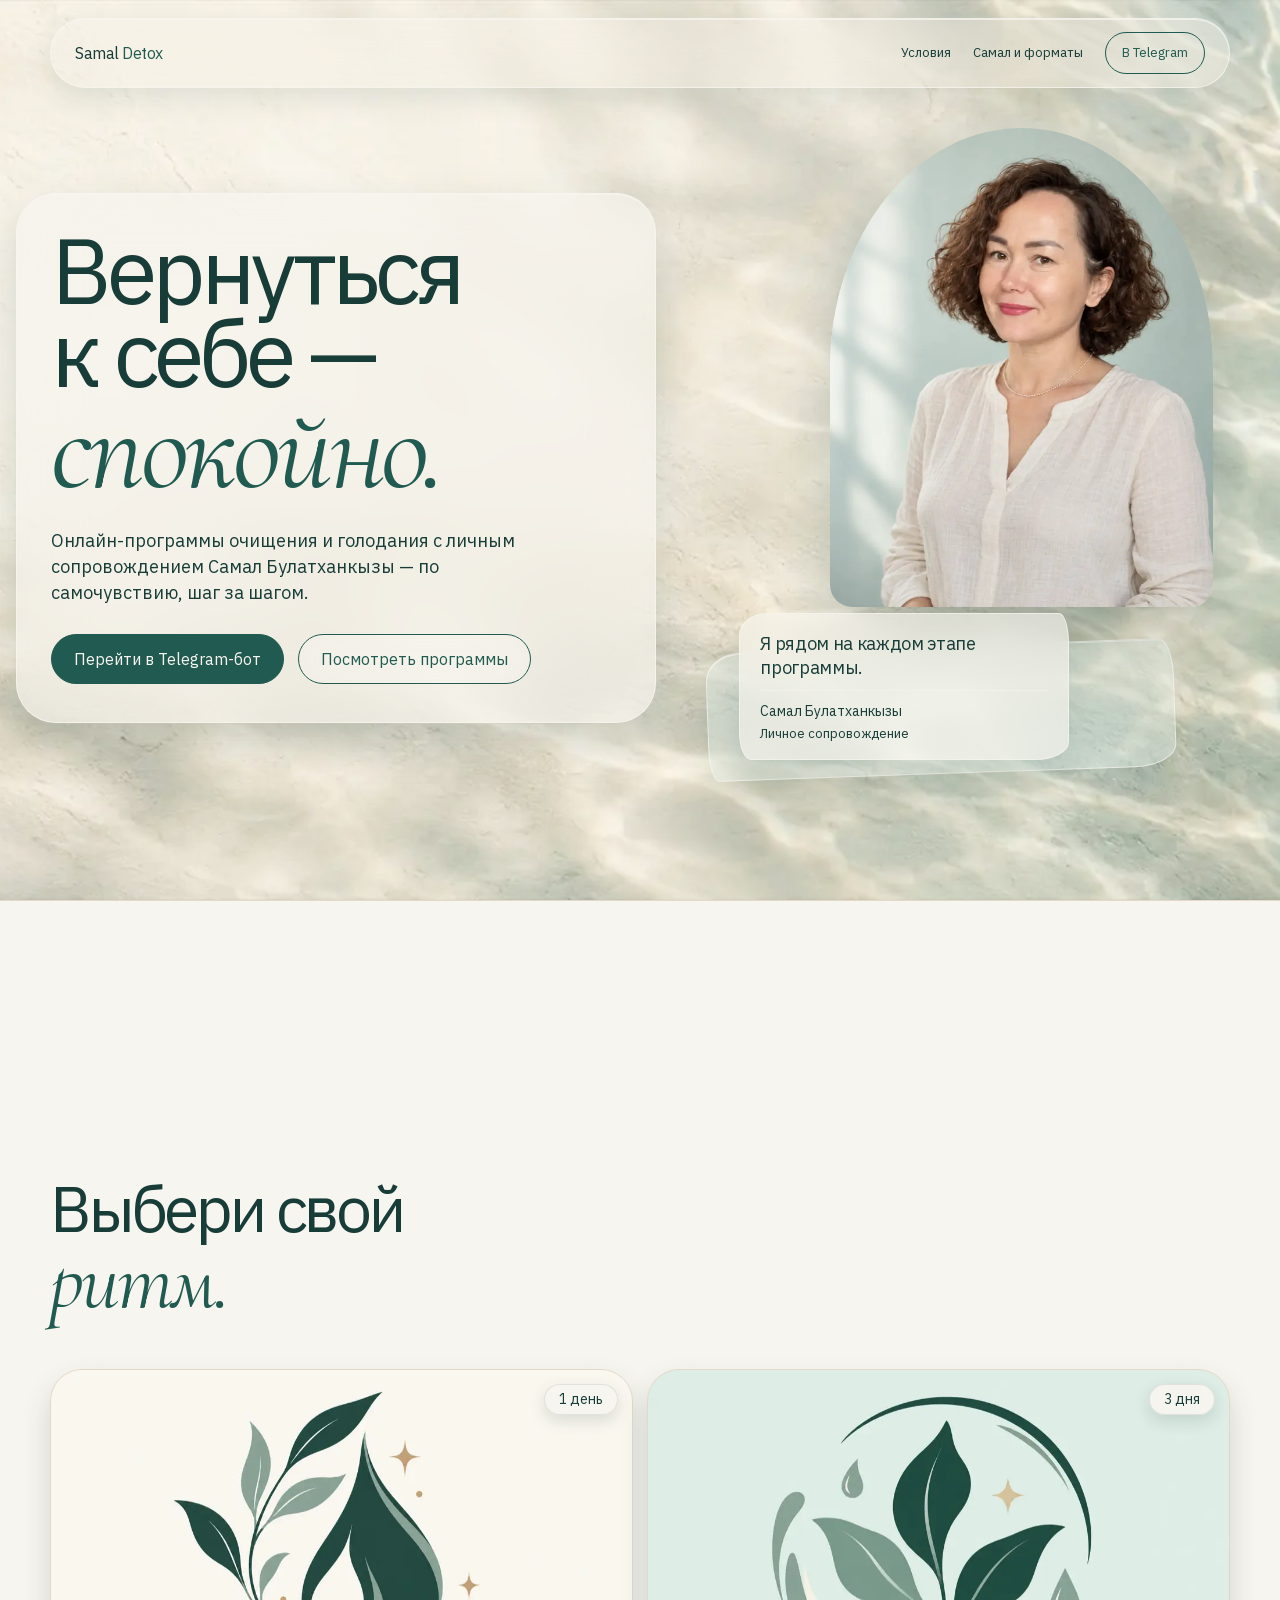
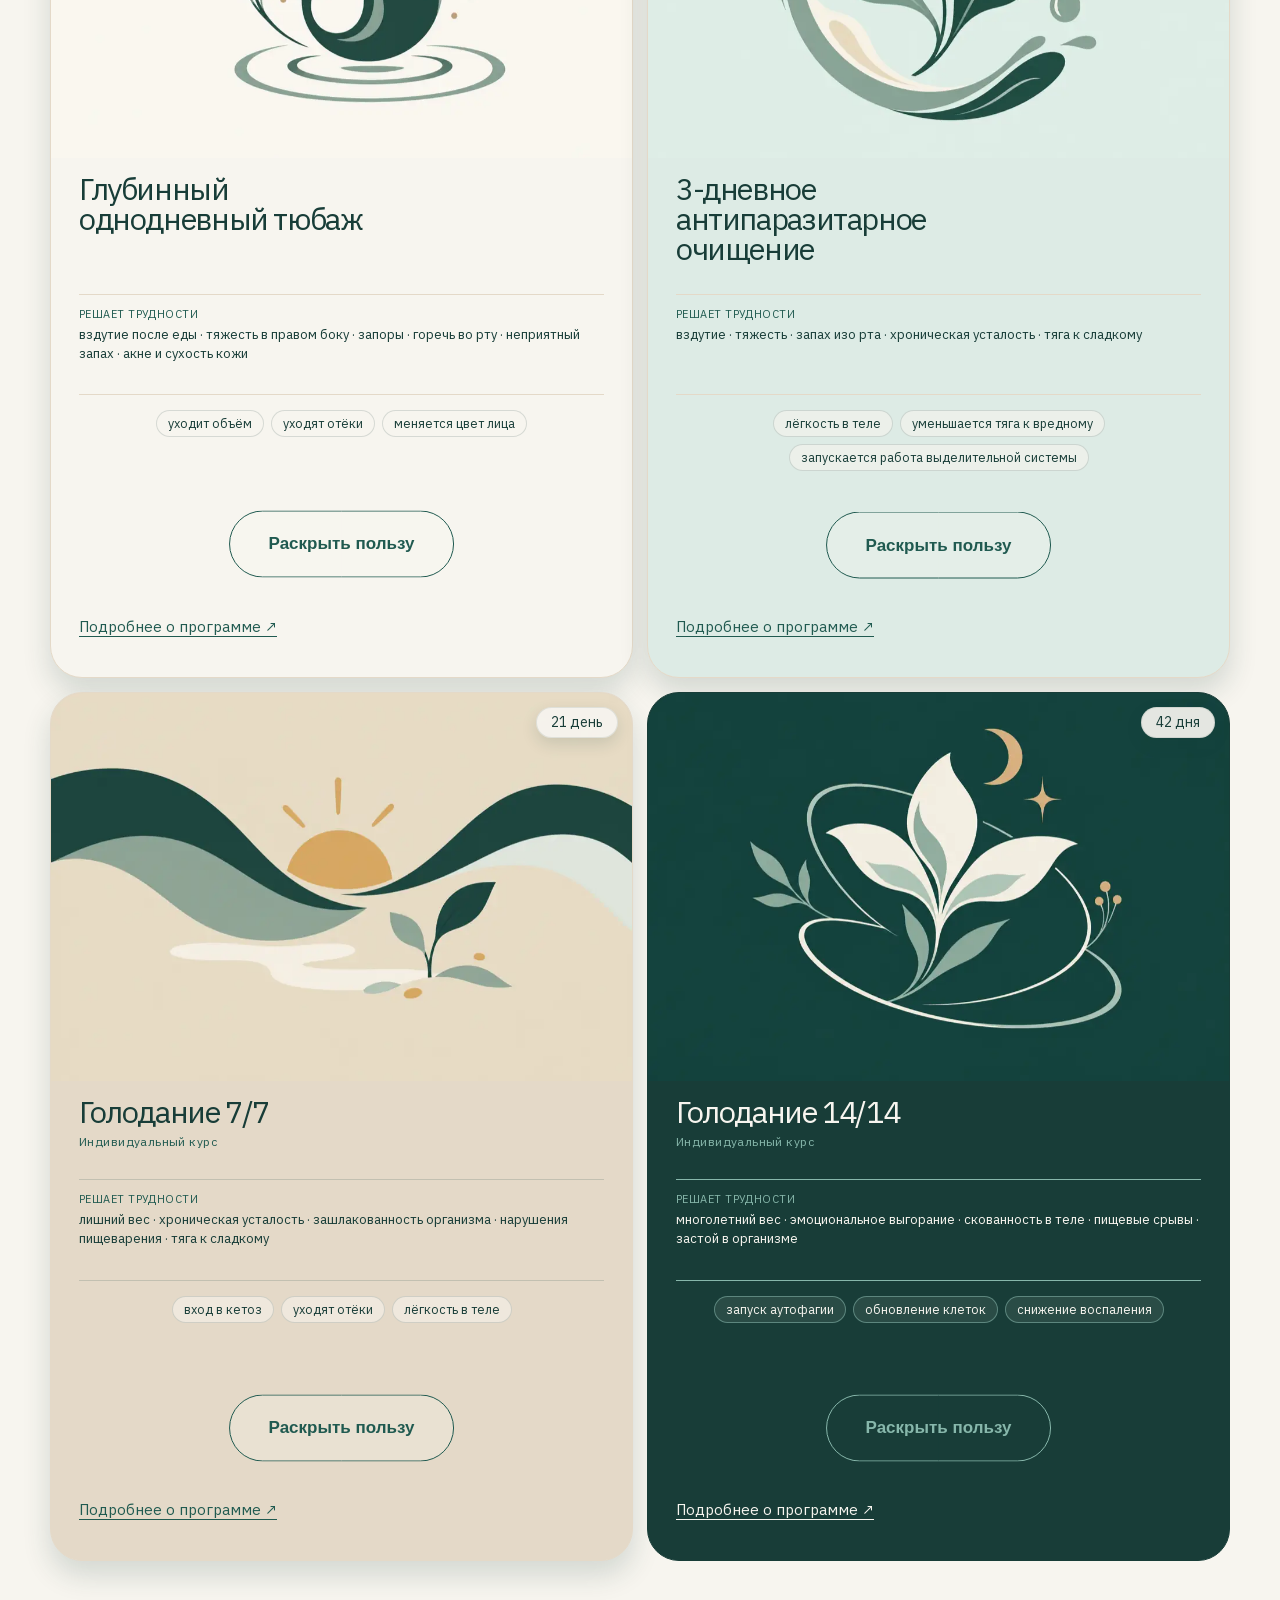
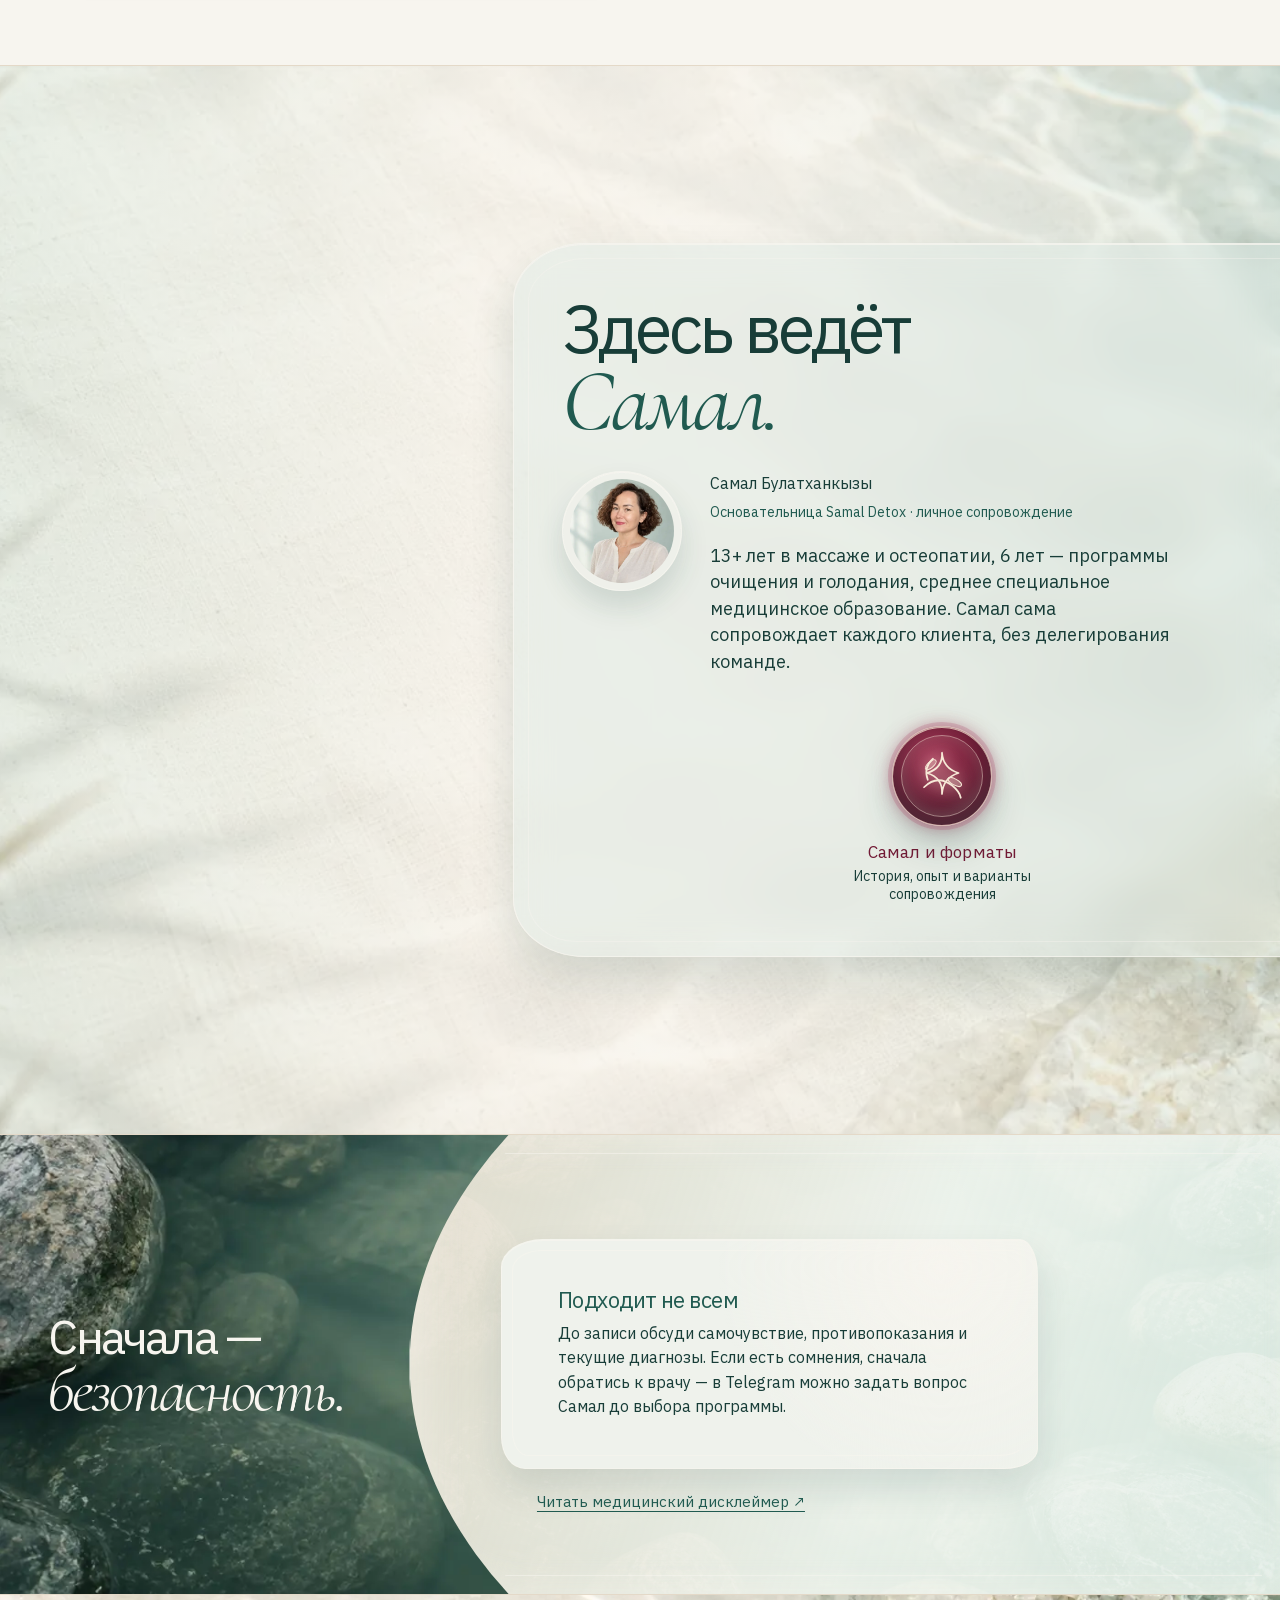
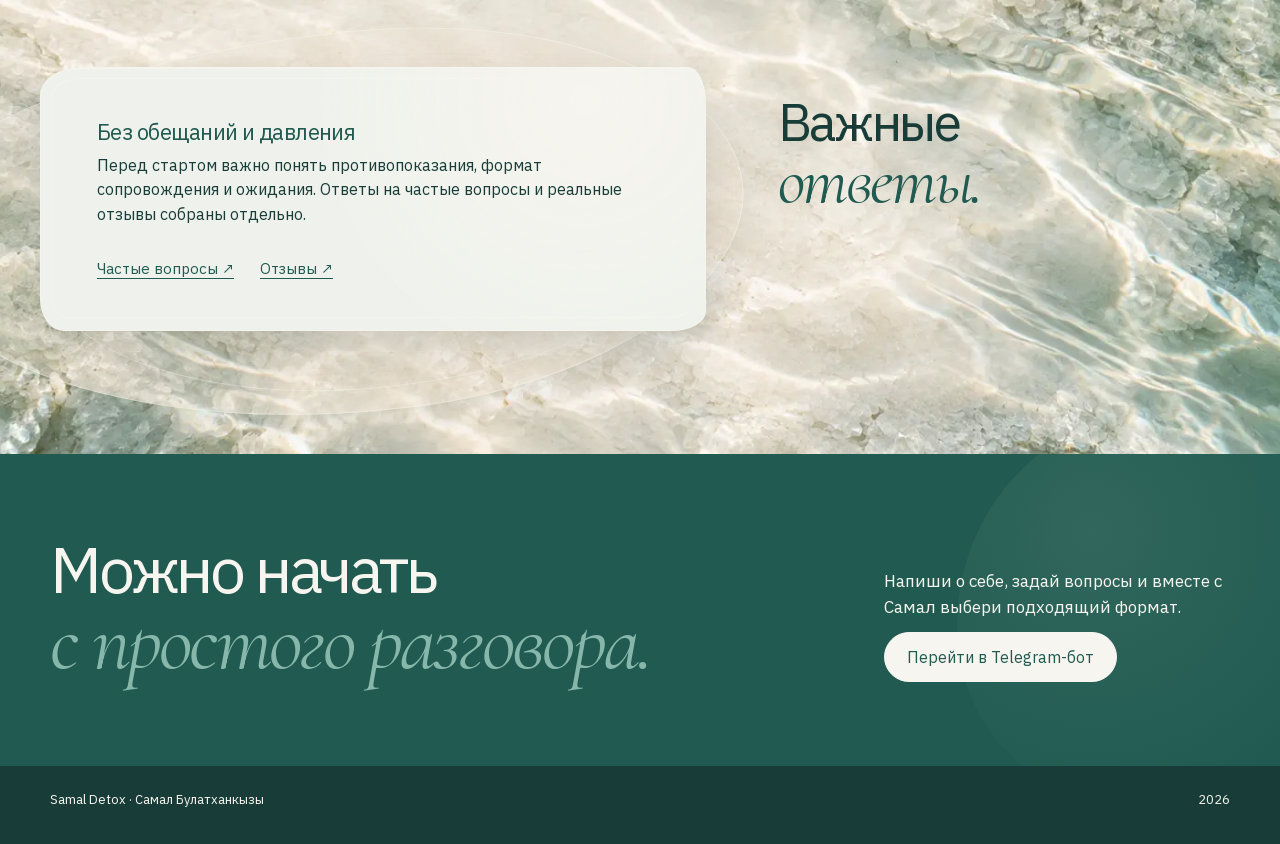
==== index.html @ ae4762b6 "Deploy samal-detox site" ====
<!doctype html>
<html lang="ru"><head>
  <meta charset="utf-8">
  <meta name="viewport" content="width=device-width, initial-scale=1">
  <meta name="description" content="Samal Detox — онлайн-программы очищения и голодания с личным сопровождением Самал Булатханкызы.">
  <title>Samal Detox — спокойное сопровождение</title>
  <script>document.documentElement.classList.add('js-anim')</script>
  <style>
    @font-face{font-family:"Cormorant Garamond Local";src:url("assets/fonts/cormorant-garamond.woff2") format("woff2");font-style:italic;font-weight:400;font-display:swap}
    @font-face{font-family:"IBM Plex Sans Local";src:url("assets/fonts/ibm-plex-sans.woff2") format("woff2");font-style:normal;font-weight:400 700;font-display:swap}
    @font-face{font-family:"Lora Local";src:url("assets/fonts/lora-italic.woff2") format("woff2");font-style:italic;font-weight:400;font-display:swap}

    :root{
      --primary:#205A50;
      --eucalyptus:#87B7AB;
      --mist:#DDEBE5;
      --background:#F7F5EF;
      --sand:#E4D9C8;
      --ink:#183D38;
      --radius-card:32px;
      --radius-surface:48px;
      --radius-pill:999px;
      --content:min(1180px,calc(100% - 40px));
    }
    *{box-sizing:border-box}
    html{scroll-behavior:smooth;background:var(--background);color:var(--ink);scrollbar-width:none}
    html::-webkit-scrollbar{display:none}
    body{margin:0;background:var(--background);color:var(--ink);font-family:"IBM Plex Sans Local",system-ui,-apple-system,"Segoe UI",sans-serif;font-size:16px;line-height:1.5}
    ::selection{background:var(--primary);color:var(--background)}
    a{color:inherit}
    a:focus-visible,button:focus-visible{outline:3px solid var(--eucalyptus);outline-offset:4px}
    img{display:block;max-width:100%}
    .shell{width:var(--content);margin-inline:auto}
    .skip-link{position:absolute;left:16px;top:-80px;padding:12px 16px;background:var(--primary);color:var(--background);z-index:20}
    .skip-link:focus{top:16px}
    .site-header{display:flex;align-items:center;justify-content:space-between;min-height:76px;border-bottom:1px solid var(--sand)}
    .wordmark{font-weight:700;letter-spacing:-.03em;text-decoration:none}
    .wordmark span{color:var(--primary)}
    .site-nav{display:flex;align-items:center;gap:22px;font-size:13px}
    .site-nav a{text-decoration:none}
    .site-nav a:not(.nav-cta):hover{text-decoration:underline;text-underline-offset:4px}
    .nav-cta{padding:10px 16px;border:1px solid var(--primary);border-radius:var(--radius-pill);color:var(--primary);transition:background .18s ease,color .18s ease}
    .nav-cta:hover{background:var(--primary);color:var(--background)}

     .hero-bleed{position:relative;min-height:100vh;overflow:hidden;background-color:var(--background);background-image:url("assets/backgrounds/quiet-water-light-v1.webp");background-size:cover;background-position:center}
     .hero-bleed::after{content:"";position:absolute;inset:0;background:var(--mist);opacity:.28;pointer-events:none}
    .hero{position:relative;z-index:1;display:grid;gap:28px;padding:44px 0 72px;overflow:visible}
    .hero-copy{position:relative;z-index:2;max-width:640px;padding:24px 20px 26px;margin-inline:-20px}
    h1,h2,h3,p{margin-top:0}
    h1{max-width:620px;margin-bottom:24px;font-size:clamp(48px,14vw,92px);font-weight:700;line-height:.91;letter-spacing:-.055em}
    h1 em,h2 em{font-family:"Cormorant Garamond Local",Georgia,serif;font-style:italic;font-weight:400;letter-spacing:-.035em;font-size:1.3em}
    h1 em{display:inline-block;color:var(--primary)}
    .hero-lead{max-width:520px;margin-bottom:28px;font-size:18px;line-height:1.45}
    .hero-actions{display:flex;flex-wrap:wrap;align-items:center;gap:14px}
    .button{display:inline-flex;align-items:center;justify-content:center;min-height:50px;padding:0 22px;border:1px solid var(--primary);border-radius:var(--radius-pill);font:inherit;font-weight:700;text-decoration:none;transition:transform .18s ease,background .18s ease,color .18s ease}
    .button-primary{background:var(--primary);color:var(--background)}
    .button-primary:hover{background:var(--ink);color:var(--background);transform:translateY(-2px)}
    .button-quiet{color:var(--primary)}
    .button-quiet:hover{background:var(--mist);color:var(--ink)}
    .hero-note{margin:0;color:var(--primary);font-size:13px}
    .hero-visual{position:relative;display:flex;flex-direction:column;gap:16px;min-height:0;margin-inline:-8px}
    .hero-visual::before{display:none}
     .portrait-frame{position:relative;z-index:1;width:82%;margin-left:auto;aspect-ratio:1122 / 1402;border-radius:50% 50% 22px 22px;overflow:hidden;box-shadow:0 26px 54px color-mix(in srgb,var(--ink) 22%,transparent)}
    .portrait-frame img{width:100%;height:100%;object-fit:cover;object-position:center top}
     .portrait-caption{position:relative;z-index:2;align-self:flex-start;max-width:300px;padding:20px 22px 22px;border-radius:var(--radius-card)}
    .portrait-caption__quote{margin:0;font-family:"IBM Plex Sans Local",system-ui,-apple-system,"Segoe UI",sans-serif;font-style:normal;font-size:18px;font-weight:500;line-height:1.32;letter-spacing:-.018em}
    .portrait-caption__quote::before{display:none}
    .portrait-caption__meta{margin:12px 0 0;padding-top:12px;border-top:1px solid color-mix(in srgb,var(--background) 50%,transparent);font-size:13px}
    .portrait-caption__meta strong{display:block;margin-bottom:2px;font-size:14px}

    .section{padding:72px 0;border-top:1px solid var(--sand)}
    .section-grid{display:grid;gap:28px}
    .section-heading{max-width:620px;min-width:0;overflow-wrap:anywhere;hyphens:auto}
    .section-heading h2{font-size:clamp(30px,4.2vw,52px)}
    h2{margin-bottom:18px;font-size:clamp(36px,8vw,64px);line-height:.98;letter-spacing:-.05em}
    h2 em{color:var(--primary)}
    .section-intro{max-width:54ch;margin-bottom:0;font-size:17px}
    .link-arrow{display:inline-flex;margin-top:20px;font-size:15px;font-weight:700;text-decoration:underline;text-underline-offset:4px}
    .link-arrow:hover{color:var(--primary)}

    .trust-section{position:relative;isolation:isolate;overflow:hidden;background-color:var(--mist);background-image:url("assets/backgrounds/quiet-water-trust-v1.webp");background-size:cover;background-position:center}
    .trust-flower{display:none;position:absolute;left:clamp(-48px,-2vw,-24px);top:20px;z-index:0;width:auto;height:calc(100% - 40px);max-width:none;transform:translateX(-72px) rotate(4deg);transform-origin:50% 100%;opacity:0;pointer-events:none;filter:drop-shadow(0 22px 36px color-mix(in srgb,var(--ink) 18%,transparent));transition:opacity 1.1s cubic-bezier(.22,1,.36,1),transform 1.1s cubic-bezier(.22,1,.36,1)}
    @media(min-width:1100px){.trust-flower{display:block}}
    .trust-flower.is-visible{opacity:.94;transform:translateX(0) rotate(10deg)}
    @media(prefers-reduced-motion:reduce){.trust-flower{transition:none}}
    .trust-body{display:grid;gap:20px}
    .expert-profile{display:grid;gap:4px;padding:0;border:0}
    .expert-profile p{margin:0}
    .expert-name{font-weight:700}
    .expert-role{margin-top:3px!important;color:var(--primary);font-size:14px}

    .programs-heading{display:flex;align-items:end;justify-content:space-between;gap:24px;margin-bottom:30px}
    .programs-heading p{max-width:330px;margin:0;font-size:14px}
    .program-grid{display:grid;gap:12px}
     .program-card{--card-pad:24px;display:grid;gap:16px;padding:var(--card-pad);background:var(--background);border:1px solid var(--sand);border-radius:var(--radius-card);box-shadow:0 10px 24px var(--mist)}
     .program-card:nth-child(2){background:var(--mist)}
     .program-card:nth-child(3){background:var(--sand)}
     .program-card:nth-child(4){background:var(--ink);color:var(--background);border-color:var(--ink);box-shadow:none}
    .program-media{position:relative;margin:calc(var(--card-pad) * -1) calc(var(--card-pad) * -1) 0;border-radius:var(--radius-card) var(--radius-card) 0 0;overflow:hidden}
    .program-header-img{display:block;width:100%;aspect-ratio:3/2;object-fit:cover}
    .program-duration{position:absolute;top:14px;right:14px;margin:0;padding:6px 14px;border-radius:var(--radius-pill);background:color-mix(in srgb,var(--background) 92%,transparent);border:1px solid color-mix(in srgb,var(--ink) 10%,transparent);color:var(--ink);font-weight:700;line-height:1.2;box-shadow:0 6px 16px color-mix(in srgb,var(--ink) 14%,transparent);font-size:13px;white-space:nowrap}
    .program-card h3{max-width:250px;margin:0;font-size:22px;line-height:1.04;letter-spacing:-.035em}
     .program-card h3 small{display:block;margin-top:8px;color:var(--primary);font-size:12px;font-weight:400;line-height:1.2;letter-spacing:.035em}
     .program-card:nth-child(4) h3 small{color:var(--eucalyptus)}
     .program-price{padding-top:15px;border-top:1px solid var(--sand);font-size:21px;font-weight:700;line-height:1.2}
     .program-card:nth-child(4) .program-price{border-color:var(--eucalyptus)}
     .program-price small{display:block;margin-top:5px;font-size:12px;font-weight:400;line-height:1.35}
     .program-benefits{display:grid;gap:10px;padding-top:15px;border-top:1px solid var(--sand);font-size:13px;line-height:1.4}
     .program-benefit{margin:0}
     .program-benefit strong{display:block;margin-bottom:2px;color:var(--primary);font-size:12px;letter-spacing:.02em}
     .program-card:nth-child(4) .program-benefits{border-color:var(--eucalyptus)}
     .program-card:nth-child(4) .program-benefit strong{color:var(--eucalyptus)}
     .program-points-row{position:relative;margin-top:15px;padding-top:15px;border-top:1px solid var(--sand);display:flex;flex-direction:column;gap:16px}
     .program-points,.program-points-more{display:flex;flex-wrap:wrap;justify-content:center;align-content:flex-start;gap:7px;margin:0;padding:0;list-style:none;font-size:12.5px;line-height:1.2}
     .program-points{min-height:58px}
     .program-points li,.program-points-more li{padding:5px 11px;border:1px solid color-mix(in srgb,var(--ink) 15%,transparent);border-radius:999px;background:color-mix(in srgb,var(--background) 55%,transparent)}
     .program-points-extra{display:grid;grid-template-rows:0fr;transition:grid-template-rows .6s cubic-bezier(.22,1,.36,1)}
     .program-points-row.is-revealed .program-points-extra{grid-template-rows:1fr}
     .program-points-more{overflow:hidden;min-height:0}
     .program-points-more li{opacity:0;transform:translateY(7px) scale(.96);transition:opacity .3s ease,transform .3s ease}
     .program-points-row.is-revealed .program-points-more li{opacity:1;transform:none;transition:opacity .5s cubic-bezier(.22,1,.36,1) var(--d,0s),transform .5s cubic-bezier(.22,1,.36,1) var(--d,0s)}
     .program-points-more li:nth-child(2){--d:.04s}
     .program-points-more li:nth-child(3){--d:.08s}
     .program-points-more li:nth-child(4){--d:.12s}
     .program-points-more li:nth-child(5){--d:.16s}
     .program-points-more li:nth-child(6){--d:.2s}
     .program-points-more li:nth-child(7){--d:.24s}
     .program-points-more li:nth-child(8){--d:.28s}
     .program-points-more li:nth-child(n+9){--d:.32s}
     .program-actions{position:relative;height:84px;margin:auto 0}
     .program-more{position:absolute;left:50%;top:50%;transform:translate(-50%,-50%);width:max-content;z-index:2;opacity:1;pointer-events:auto}
     .program-more:focus-visible{outline:3px solid var(--eucalyptus);outline-offset:4px}
     .program-more__half{position:absolute;inset:0;border-radius:999px;pointer-events:none;transition:transform 1.6s cubic-bezier(.33,1,.68,1),opacity 1.6s cubic-bezier(.33,1,.68,1)}
     .program-more__half--l{clip-path:inset(0 50% 0 0)}
     .program-more__half--r{clip-path:inset(0 0 0 50%)}
     .program-more__label{position:relative;z-index:1;transition:opacity .35s ease}
     .program-points-row.is-revealed .program-more{opacity:0;pointer-events:none}
     .program-points-row.is-revealed .program-more__label{opacity:0}
     .program-points-row.is-revealed .program-more__half--l{transform:translateX(-58px);opacity:0}
     .program-points-row.is-revealed .program-more__half--r{transform:translateX(58px);opacity:0}
     .program-collapse{position:absolute;left:50%;top:50%;transform:translate(-50%,-50%) scale(.7);width:46px;height:46px;border-radius:50%;border:1px solid currentColor;background:color-mix(in srgb,var(--background) 26%,transparent);display:grid;place-items:center;z-index:2;cursor:pointer;opacity:0;visibility:hidden;transition:opacity .18s ease,transform .18s ease,visibility 0s linear .18s,background 180ms cubic-bezier(.23,1,.32,1),color 180ms cubic-bezier(.23,1,.32,1)}
     .program-collapse svg{width:18px;height:18px;fill:none;stroke:currentColor;stroke-width:2;stroke-linecap:round;stroke-linejoin:round}
     .program-collapse:hover{background:var(--primary);color:var(--background)}
     .program-collapse:focus-visible{outline:3px solid var(--eucalyptus);outline-offset:4px}
     .program-points-row.is-revealed .program-collapse{opacity:1;visibility:visible;transform:translate(-50%,-50%) scale(1);transition:opacity .5s ease .7s,transform .5s cubic-bezier(.22,1,.36,1) .7s,visibility 0s linear 0s}
     .program-pain{margin:14px 0 0;padding-top:12px;border-top:1px solid var(--sand);font-size:12px;line-height:1.4}
     .program-pain strong{display:block;margin-bottom:3px;color:var(--primary);font-size:11px;letter-spacing:.04em;text-transform:uppercase}
     .program-card:nth-child(4) .program-points-row,.program-card:nth-child(4) .program-pain{border-color:var(--eucalyptus)}
     .program-card:nth-child(4) .program-points li,.program-card:nth-child(4) .program-points-more li{border-color:color-mix(in srgb,var(--eucalyptus) 55%,transparent);background:color-mix(in srgb,var(--background) 8%,transparent)}
     .program-card:nth-child(4) .program-pain strong{color:var(--eucalyptus)}
     .program-card:nth-child(4) .program-collapse{border-color:color-mix(in srgb,var(--eucalyptus) 55%,transparent)}
    .program-description{margin:0;font-size:14px;line-height:1.45}
    .program-card a{justify-self:start;margin-top:2px;font-size:14px;font-weight:700;text-underline-offset:4px}
    .program-card a:hover{color:var(--primary)}
    .program-card:nth-child(4) a:hover{color:var(--eucalyptus)}

     .proof-section{background:var(--mist);background-image:url("assets/backgrounds/quiet-water-faq-v1.webp");background-size:cover;background-position:center}
     .safety-section{background:var(--sand);background-image:url("assets/backgrounds/quiet-water-river-stones-v1.webp");background-size:cover;background-position:center}
     .pending-panel{max-width:560px;padding:24px;background:var(--background);border:1px solid var(--sand);border-radius:var(--radius-card);box-shadow:0 10px 24px var(--mist)}
    .pending-panel strong{display:block;margin-bottom:6px;color:var(--primary)}
    .pending-panel p{margin:0;font-size:15px}

    .final-cta{padding:84px 0;background:var(--primary);color:var(--background)}
    .final-layout{display:grid;gap:26px}
    .final-cta h2{max-width:700px;margin-bottom:0}
    .final-cta h2 em{color:var(--eucalyptus)}
    .final-copy{max-width:430px;margin:0;font-size:17px}
    .final-cta .button-primary{background:var(--background);color:var(--primary);border-color:var(--background)}
    .final-cta .button-primary:hover{background:var(--eucalyptus);color:var(--ink);border-color:var(--eucalyptus)}
    @keyframes telegram-golden-pulse{0%,100%{box-shadow:0 0 0 0 color-mix(in srgb,var(--sand) 0%,transparent),0 8px 22px color-mix(in srgb,var(--sand) 18%,transparent)}50%{box-shadow:0 0 0 7px color-mix(in srgb,var(--sand) 18%,transparent),0 10px 30px color-mix(in srgb,var(--sand) 42%,transparent)}}
    .final-cta .telegram-link{position:relative;z-index:1;margin-top:12px;animation:telegram-golden-pulse 3.2s ease-in-out infinite}
    .site-footer{position:relative;isolation:isolate;display:flex;justify-content:space-between;gap:24px;padding:24px 0 34px;background:var(--ink);color:var(--background);font-size:13px}
    .site-footer::before{content:"";position:absolute;top:0;bottom:0;left:50%;right:50%;margin-left:-50vw;margin-right:-50vw;z-index:-1;background:var(--ink)}
    .site-footer p{margin:0}
    .footer-muted{color:var(--background)}
    .back-to-top{position:fixed;right:24px;bottom:24px;z-index:9;display:grid;place-items:center;width:52px;height:52px;padding:0;border:1px solid var(--eucalyptus);border-radius:50%;background:var(--ink);color:var(--background);box-shadow:0 12px 26px color-mix(in srgb,var(--ink) 22%,transparent);opacity:0;visibility:hidden;transform:translateY(8px);transition:opacity .2s ease,visibility .2s ease,transform .2s ease,background .18s ease;cursor:pointer}
    .back-to-top.is-visible{opacity:1;visibility:visible;transform:translateY(0)}
    .back-to-top:hover{background:var(--primary);color:var(--background);transform:translateY(-2px)}
    .back-to-top svg{width:20px;height:20px;fill:none;stroke:currentColor;stroke-width:1.8;stroke-linecap:round;stroke-linejoin:round}
    .telegram-status{position:fixed;right:16px;bottom:16px;z-index:10;max-width:300px;padding:14px 16px;background:var(--ink);color:var(--background);border-radius:var(--radius-pill);box-shadow:0 16px 30px var(--sand);font-size:14px;opacity:0;transform:translateY(8px);pointer-events:none;transition:opacity .2s ease,transform .2s ease}
    .telegram-status.is-visible{opacity:1;transform:translateY(0)}

    @media(min-width:1100px){
      :root{--content:min(1180px,calc(100% - 80px))}
      .hero{grid-template-columns:minmax(0,1fr) minmax(420px,.8fr);align-items:center;min-height:700px;padding:64px 0 90px}
      .hero-copy{padding:34px 34px 38px;margin-left:-34px}
      .hero-visual{display:block;min-height:600px;margin:0 -20px 0 0}
      .portrait-frame{position:absolute;right:7%;top:0;width:72%;margin:0}
      .portrait-caption{position:absolute;left:0;bottom:20px;width:min(62%,296px)}
      .section{padding:104px 0}
      .section-grid{grid-template-columns:minmax(220px,.62fr) minmax(0,1.38fr);gap:120px}
      .section-heading{position:sticky;top:30px;align-self:start}
      .program-grid{grid-template-columns:repeat(2,minmax(0,1fr));gap:14px}
      .program-card{--card-pad:28px;min-height:300px;padding:28px}
      .final-layout{grid-template-columns:minmax(0,1.4fr) minmax(240px,.6fr);align-items:end}
    }
    @media(min-width:481px) and (max-width:1099px){
      .hero-copy{max-width:720px;margin-inline:0}
      .hero-visual{max-width:560px;width:100%;margin-inline:auto}
      .portrait-frame{max-width:460px}
      .program-grid{grid-template-columns:repeat(2,minmax(0,1fr))}
      .programs-heading{align-items:start}
    }
    @media(min-width:481px){
      .program-grid{grid-template-rows:repeat(2,auto auto auto auto auto)}
      .program-card{grid-template-rows:subgrid}
      .program-card:nth-child(1),.program-card:nth-child(2){grid-row:1/6}
      .program-card:nth-child(3),.program-card:nth-child(4){grid-row:6/11}
    }
    .portrait-caption{overflow-wrap:break-word}
    .hero-copy,.hero-visual{min-width:0}
    @media(max-width:480px){
      .site-nav{gap:12px}.site-nav a:not(.nav-cta){display:none}
      .hero{padding-top:34px}.hero-copy{padding-inline:16px;margin-inline:-16px}.hero-visual{min-height:0}
      .hero-visual::before{display:none}.portrait-frame{width:86%;margin-inline:auto 0}
      .portrait-caption{width:min(100%,280px)}
      .portrait-caption__quote{font-size:16px}
      .back-to-top{right:16px;bottom:16px}
      .programs-heading{display:block}.programs-heading p{margin-top:16px}
      .site-footer{display:block;padding-bottom:88px}.site-footer p+p{margin-top:8px}.final-cta .telegram-link{margin-top:26px}
    }
    @media(prefers-reduced-motion:reduce){html{scroll-behavior:auto}.button,.telegram-status,.back-to-top{transition:none}}

     .site-header{
       position:absolute;top:18px;left:50%;transform:translateX(-50%);z-index:10;
       width:var(--content);min-height:70px;padding:12px 24px;
       background:color-mix(in srgb,var(--background) 21%,transparent);
       border:1px solid color-mix(in srgb,var(--background) 78%,transparent);border-radius:var(--radius-pill);
       box-shadow:inset 0 1px 0 color-mix(in srgb,var(--background) 74%,transparent),0 10px 28px color-mix(in srgb,var(--ink) 10%,transparent);
       -webkit-backdrop-filter:blur(34px);backdrop-filter:blur(34px);
     }
    .hero-bleed::after{opacity:.035}
    .hero{padding-top:128px}
      .hero-copy{
        background:color-mix(in srgb,var(--mist) 14%,transparent);
        border:1px solid color-mix(in srgb,var(--background) 76%,transparent);
       border-radius:40px;
        box-shadow:inset 0 1px 0 color-mix(in srgb,var(--background) 70%,transparent),0 16px 32px color-mix(in srgb,var(--ink) 9%,transparent);
        -webkit-backdrop-filter:blur(30px);backdrop-filter:blur(30px);
     }
     .portrait-caption{
       background:color-mix(in srgb,var(--background) 22%,transparent);
       border:1px solid color-mix(in srgb,var(--background) 74%,transparent);
       color:var(--ink);
       box-shadow:inset 0 1px 0 color-mix(in srgb,var(--background) 68%,transparent),0 12px 28px color-mix(in srgb,var(--ink) 9%,transparent);
       -webkit-backdrop-filter:blur(28px);backdrop-filter:blur(28px);
     }
     .button-quiet{
       background:color-mix(in srgb,var(--background) 14%,transparent);
       border-color:var(--primary);
       -webkit-backdrop-filter:blur(20px);backdrop-filter:blur(20px);
     }
     .button-quiet:hover{background:color-mix(in srgb,var(--background) 54%,transparent);color:var(--ink);transform:translateY(-2px)}
    .hero-note{margin-top:16px}
    @supports not ((backdrop-filter:blur(1px)) or (-webkit-backdrop-filter:blur(1px))){
        .hero-copy{background:var(--mist)}
        .site-header{background:var(--background)}
       .portrait-caption,.pending-panel,.program-card{background:var(--background)}
       .program-card:nth-child(2){background:var(--mist)}
       .program-card:nth-child(3){background:var(--sand)}
       .program-card:nth-child(4){background:var(--ink)}
    }
    @media(max-width:480px){
       .site-header{top:12px;padding:10px 16px;min-height:62px}
       .hero{padding-top:106px}
        .hero-copy{padding:22px 18px 24px;margin-inline:-10px;border-radius:32px}
       .site-nav{gap:8px}
       .nav-cta{padding:10px 12px}
       .hero-actions{align-items:stretch;gap:10px}
       .hero-actions .button{width:100%}
       .portrait-caption{width:min(100%,280px);padding:18px 18px 20px}
     }

    /* ===== Motion: living water backdrop ===== */
    @keyframes water-drift{
      0%{transform:translate3d(0,0,0)}
      25%{transform:translate3d(10px,-8px,0)}
      50%{transform:translate3d(-6px,10px,0)}
      75%{transform:translate3d(-12px,-6px,0)}
      100%{transform:translate3d(0,0,0)}
    }
    .hero-water-drift{position:absolute;inset:-20px;z-index:0;background-image:url("assets/backgrounds/quiet-water-light-v1.webp");background-size:cover;background-position:center;opacity:.14;pointer-events:none;animation:water-drift 20s ease-in-out infinite}

    /* ===== Motion: first-screen entrance ===== */
    @keyframes fade-up-nav{from{opacity:0;transform:translate(-50%,-10px)}to{opacity:1;transform:translate(-50%,0)}}
    @keyframes fade-nav-in{from{opacity:0}to{opacity:1}}
    @keyframes fade-up-copy{from{opacity:0;transform:translateY(16px)}to{opacity:1;transform:translateY(0)}}
    @keyframes fade-up-portrait{from{opacity:0;transform:translateY(22px) scale(.985)}to{opacity:1;transform:translateY(0) scale(1)}}
    @keyframes fade-up-card{from{opacity:0;transform:translateY(14px)}to{opacity:1;transform:translateY(0)}}
    .site-header{animation:fade-nav-in .5s cubic-bezier(.23,1,.32,1) both}
    .hero-copy{animation:fade-up-copy .6s cubic-bezier(.22,1,.36,1) both}
    .portrait-frame{animation:fade-up-portrait .72s cubic-bezier(.22,1,.36,1) both}
    .portrait-caption{animation:fade-nav-in .52s cubic-bezier(.23,1,.32,1) both;animation-delay:.22s}

    /* ===== Motion: buttons — press feedback ===== */
    .button{transition:transform .15s ease,background .18s ease,color .18s ease}
    .nav-cta{transition:background .18s ease,color .18s ease,transform .15s ease}
    .button:active,.nav-cta:active{transform:scale(.98)}
    .program-more:active{transform:translate(-50%,-50%) scale(.97)}

    /* ===== Motion: program cards — hover (fine pointer only) ===== */
    @media(hover:hover) and (pointer:fine){
      .program-card{transition:transform .2s ease,box-shadow .2s ease}
      .program-card:hover{transform:translateY(-4px);box-shadow:0 20px 38px color-mix(in srgb,var(--ink) 18%,transparent)}
      .program-card a{transition:transform .18s ease,color .18s ease}
      .program-card a:hover{transform:translateX(4px)}
    }

    /* ===== Motion: programs section scroll reveal ===== */
    @keyframes section-reveal{from{opacity:0;transform:translateY(18px)}to{opacity:1;transform:translateY(0)}}
    .js-anim .programs-heading,.js-anim .program-card{opacity:0;transform:translateY(18px)}
    .js-anim .programs-heading.is-visible,.js-anim .program-card.is-visible{animation:section-reveal 1.2s cubic-bezier(.22,1,.36,1) forwards}
    .js-anim .program-card:nth-child(2).is-visible{animation-delay:140ms}
    .js-anim .program-card:nth-child(3).is-visible{animation-delay:280ms}
    .js-anim .program-card:nth-child(4).is-visible{animation-delay:420ms}

    /* ===== Water lines belong to the programs surface ===== */
    .programs-section{position:relative;overflow:hidden;padding-top:220px;--program-darkness:0%;--program-card-darkness:0%;background:color-mix(in srgb,var(--background) calc(100% - var(--program-darkness)),var(--ink) var(--program-darkness));color:color-mix(in srgb,var(--ink) calc(100% - var(--program-darkness)),var(--background) var(--program-darkness));transition:background-color .18s linear}
    .programs-water-lines{position:absolute;inset:0 0 auto;height:208px;overflow:hidden;pointer-events:none;z-index:0}
    .programs-water-lines svg{display:block;width:100%;height:100%}
    .programs-water-lines path{fill:none;stroke:var(--eucalyptus);vector-effect:non-scaling-stroke;transform-box:fill-box;transform-origin:center;opacity:0;transition:opacity 1.1s cubic-bezier(.23,1,.32,1),transform 1.1s cubic-bezier(.23,1,.32,1)}
    .programs-water-lines path:nth-child(1){stroke-width:2.4;opacity:0}
    .programs-water-lines path:nth-child(2){stroke-width:2;opacity:0}
    .programs-water-lines path:nth-child(3){stroke-width:1.8;opacity:0}
    .programs-water-lines path:nth-child(4){stroke-width:1.6;opacity:0}
    .programs-water-lines path:nth-child(5){stroke-width:1.45;opacity:0}
    .programs-water-lines path:nth-child(6){stroke-width:1.3;opacity:0}
    .programs-water-lines path:nth-child(7){stroke-width:1.15;opacity:0}
    .programs-water-lines path:nth-child(8){stroke-width:1;opacity:0}
    .programs-water-lines path:nth-child(9){stroke-width:.9;opacity:0}
    .programs-water-lines path:nth-child(10){stroke-width:.8;opacity:0}
    .programs-section.is-visible .programs-water-lines path{transform:translateY(0)}
    .programs-section.is-visible .programs-water-lines path:nth-child(1){opacity:.46;transition-delay:0ms}
    .programs-section.is-visible .programs-water-lines path:nth-child(2){opacity:.36;transition-delay:45ms}
    .programs-section.is-visible .programs-water-lines path:nth-child(3){opacity:.3;transition-delay:90ms}
    .programs-section.is-visible .programs-water-lines path:nth-child(4){opacity:.25;transition-delay:135ms}
    .programs-section.is-visible .programs-water-lines path:nth-child(5){opacity:.21;transition-delay:180ms}
    .programs-section.is-visible .programs-water-lines path:nth-child(6){opacity:.17;transition-delay:225ms}
    .programs-section.is-visible .programs-water-lines path:nth-child(7){opacity:.13;transition-delay:270ms}
    .programs-section.is-visible .programs-water-lines path:nth-child(8){opacity:.095;transition-delay:315ms}
    .programs-section.is-visible .programs-water-lines path:nth-child(9){opacity:.06;transition-delay:360ms}
    .programs-section.is-visible .programs-water-lines path:nth-child(10){opacity:.03;transition-delay:405ms}
    @media(min-width:1100px){
      .programs-section{padding-top:276px}
      .programs-water-lines{height:260px}
    }
    @media(max-width:480px){.programs-section{padding-top:166px}.programs-water-lines{height:154px}.programs-water-lines path{transform:translateY(-10px)}}

    .programs-water-lines--lower{top:auto;bottom:0;height:360px;z-index:0}
    .programs-water-lines--lower path{stroke:var(--background);opacity:0}
    .programs-section.is-visible .programs-water-lines--lower path:nth-child(1){opacity:.025}
    .programs-section.is-visible .programs-water-lines--lower path:nth-child(2){opacity:.04}
    .programs-section.is-visible .programs-water-lines--lower path:nth-child(3){opacity:.06}
    .programs-section.is-visible .programs-water-lines--lower path:nth-child(4){opacity:.08}
    .programs-section.is-visible .programs-water-lines--lower path:nth-child(5){opacity:.11}
    .programs-section.is-visible .programs-water-lines--lower path:nth-child(6){opacity:.14}
    .programs-section.is-visible .programs-water-lines--lower path:nth-child(7){opacity:.18}
    .programs-section.is-visible .programs-water-lines--lower path:nth-child(8){opacity:.22}
    .programs-water-lines--lower path:nth-child(1){stroke-width:.8}
    .programs-water-lines--lower path:nth-child(2){stroke-width:1}
    .programs-water-lines--lower path:nth-child(3){stroke-width:1.15}
    .programs-water-lines--lower path:nth-child(4){stroke-width:1.3}
    .programs-water-lines--lower path:nth-child(5){stroke-width:1.45}
    .programs-water-lines--lower path:nth-child(6){stroke-width:1.6}
    .programs-water-lines--lower path:nth-child(7){stroke-width:1.8}
    .programs-water-lines--lower path:nth-child(8){stroke-width:2}
    .programs-section .shell{position:relative;z-index:1}
    .programs-section .program-card{position:relative;overflow:hidden;--program-card-base:var(--background);background:color-mix(in srgb,var(--program-card-base) calc(100% - var(--program-card-darkness)),var(--ink) var(--program-card-darkness));color:color-mix(in srgb,var(--ink) calc(100% - var(--program-card-darkness)),var(--background) var(--program-card-darkness));border-color:color-mix(in srgb,var(--sand) calc(100% - var(--program-card-darkness)),var(--eucalyptus) var(--program-card-darkness));box-shadow:0 14px 28px color-mix(in srgb,var(--ink) 16%,transparent)}
    .programs-section .program-card:nth-child(2){--program-card-base:var(--mist)}
    .programs-section .program-card:nth-child(3){--program-card-base:var(--sand)}
    .programs-section .program-card:nth-child(4){background:var(--ink);color:var(--background);border-color:var(--ink);box-shadow:none}
    .programs-section .program-card>*{position:relative;z-index:1}
    .programs-section .program-card:not(:nth-child(4)) .program-benefit strong,.programs-section .program-card:not(:nth-child(4)) .program-pain strong,.programs-section .program-card:not(:nth-child(4)) .program-more,.programs-section .program-card:not(:nth-child(4)) a{color:color-mix(in srgb,var(--primary) calc(100% - var(--program-card-darkness)),var(--eucalyptus) var(--program-card-darkness))}
    .programs-section .program-card{background:var(--background);color:var(--ink);border-color:var(--sand);box-shadow:0 14px 28px color-mix(in srgb,var(--ink) 16%,transparent)}
    .programs-section .program-card:nth-child(2){background:var(--mist)}
    .programs-section .program-card:nth-child(3){background:var(--sand)}
    .programs-section .program-card:nth-child(4){background:var(--ink);color:var(--background);border-color:var(--ink);box-shadow:none}
    .programs-section .program-card:not(:nth-child(4)) .program-benefit strong,.programs-section .program-card:not(:nth-child(4)) .program-pain strong,.programs-section .program-card:not(:nth-child(4)) .program-more,.programs-section .program-card:not(:nth-child(4)) a{color:var(--primary)}
    .programs-section .program-card:nth-child(3) .program-pain,.programs-section .program-card:nth-child(3) .program-points-row{border-color:color-mix(in srgb,var(--ink) 16%,transparent)}
    .programs-section .program-card h3{max-width:320px;font-size:clamp(25px,2.4vw,31px);line-height:.98;letter-spacing:-.045em}
    .programs-section .program-card .program-duration{font-size:14px;font-weight:700;color:var(--ink)}
    .programs-section .program-card .program-pain{font-size:13px;line-height:1.45}
    .programs-section .program-card .program-more{display:inline-flex;align-items:center;justify-content:center;min-height:67px;padding:0 40px;border:none;background:none;border-radius:999px;font-size:17px;font-weight:700;text-decoration:none;cursor:pointer;transition:opacity .4s ease,color 180ms cubic-bezier(.23,1,.32,1)}
    .programs-section .program-card .program-more__half{border:1px solid currentColor;background:color-mix(in srgb,var(--background) 26%,transparent)}
    .programs-section .program-card .program-more:hover{color:var(--background)}
    .programs-section .program-card .program-more:hover .program-more__half{background:var(--primary)}
    .programs-section .program-card:nth-child(4) .program-more{color:var(--eucalyptus)}
    .programs-section .program-card:nth-child(4) .program-more__half{background:color-mix(in srgb,var(--ink) 72%,transparent)}
    .programs-section .program-card:nth-child(4) .program-more:hover{color:var(--ink)}
    .programs-section .program-card:nth-child(4) .program-more:hover .program-more__half{background:var(--eucalyptus)}
    .programs-section .program-card>a{display:inline-flex;align-items:center;min-height:44px;font-size:15px;font-weight:700}
    @media(max-width:480px){.programs-water-lines--lower{height:260px}}
    @media(max-width:700px){.programs-section .program-card h3{font-size:clamp(24px,7vw,29px)}}

    /* ===== Safety: quiet field and pearl shell ===== */
    .safety-section{position:relative;isolation:isolate;overflow:hidden;background:var(--sand);background-image:url("assets/backgrounds/quiet-water-river-stones-v1.webp");background-size:cover;background-position:center}
    .safety-section::before{content:"";position:absolute;top:0;right:0;bottom:0;width:68%;z-index:-2;border-radius:96px 0 0 96px / 72px 0 0 72px;clip-path:ellipse(100% 108% at 100% 50%);background-color:color-mix(in srgb,var(--mist) 64%,var(--background));background-image:linear-gradient(108deg,color-mix(in srgb,var(--sand) 74%,transparent),color-mix(in srgb,var(--background) 48%,transparent) 56%,color-mix(in srgb,var(--mist) 34%,transparent)),url("assets/backgrounds/quiet-water-river-stones-v1.webp");background-size:cover;background-position:center;background-blend-mode:normal,soft-light;box-shadow:inset 18px 0 42px color-mix(in srgb,var(--background) 42%,transparent),-18px 0 40px color-mix(in srgb,var(--ink) 8%,transparent)}
    .safety-section::after{content:"";position:absolute;top:18px;right:18px;bottom:18px;width:calc(68% - 18px);z-index:-1;border:1px solid color-mix(in srgb,var(--background) 50%,transparent);border-right:0;border-radius:72px 0 0 72px / 56px 0 0 56px;clip-path:ellipse(100% 108% at 100% 50%);pointer-events:none}
    .safety-section>.shell{position:relative;z-index:1}
    .safety-section>.shell>.section-heading{align-self:center}
    .safety-section>.shell>div:nth-child(2){align-self:center}
    .safety-section .pending-panel{position:relative;max-width:560px;padding:32px 36px 34px;border:1px solid color-mix(in srgb,var(--background) 72%,transparent);border-radius:42px 18px 34px 24px / 28px 36px 20px 32px;background:radial-gradient(circle at 82% 12%,color-mix(in srgb,var(--background) 94%,transparent),transparent 46%),color-mix(in srgb,var(--background) 68%,var(--mist));box-shadow:inset 0 1px 0 color-mix(in srgb,var(--background) 80%,transparent),0 18px 36px color-mix(in srgb,var(--ink) 12%,transparent);-webkit-backdrop-filter:blur(18px);backdrop-filter:blur(18px)}
    .safety-section .pending-panel::before{content:"";position:absolute;inset:10px 12px 12px 10px;z-index:0;border:1px solid color-mix(in srgb,var(--background) 54%,transparent);border-right-color:transparent;border-radius:30px 12px 26px 16px / 20px 28px 14px 24px;pointer-events:none}
    .safety-section .pending-panel>*{position:relative;z-index:1}
    .safety-section .pending-panel strong{margin-bottom:10px;color:var(--primary);font-size:22px;line-height:1.05;letter-spacing:-.025em}
    .safety-section .pending-panel p{font-size:16px;line-height:1.52}
    .safety-section .link-arrow{position:relative;z-index:1;margin-top:22px;margin-left:36px;color:var(--primary)}
    @media(max-width:700px){.safety-section::before{top:34%;width:100%;border-radius:64px 0 0 0 / 48px 0 0 0;clip-path:ellipse(108% 82% at 100% 100%)}.safety-section::after{top:calc(34% + 18px);right:0;width:calc(100% - 18px);border-right:0;border-radius:48px 0 0 0 / 36px 0 0 0;clip-path:ellipse(108% 82% at 100% 100%)}.safety-section>.shell>.section-heading{align-self:start}.safety-section .pending-panel{padding:28px 22px 30px}.safety-section .link-arrow{margin-left:20px}}

    /* ===== Scroll reveal: quiet rib pattern surfacing on the right (safety + proof) =====
       Anchored to .shell's own right edge (not the viewport), so it sits inside
       the spare space to the right of the 560px-capped panel/heading — a zone
       proven clear by measurement, not by hoping for a wide outer margin. Only
       enabled from 1100px, the same breakpoint that already switches this file
       to its two-column desktop grid. */
    .rib-reveal{position:absolute;top:14%;bottom:14%;right:calc((100vw - var(--content)) / 2);z-index:0;display:none;align-items:flex-end;justify-content:space-between;gap:4px;pointer-events:none;overflow:hidden;width:28px}
    @media(min-width:1100px){.rib-reveal{display:flex}}
    .rib-reveal__bar{flex:0 0 auto;width:clamp(3px,.3vw,5px);border-radius:4px 4px 0 0;background:var(--ink);opacity:0;transform:scaleY(.15);transform-origin:bottom;transition:opacity .85s cubic-bezier(.22,1,.36,1),transform .85s cubic-bezier(.22,1,.36,1)}
    .rib-reveal__bar:nth-child(1){height:32%}
    .rib-reveal__bar:nth-child(2){height:62%;transition-delay:.07s}
    .rib-reveal__bar:nth-child(3){height:42%;transition-delay:.14s}
    .rib-reveal__bar:nth-child(4){height:84%;width:clamp(4px,.4vw,6px);transition-delay:.21s}
    .rib-reveal__bar:nth-child(5){height:28%;transition-delay:.28s}
    .rib-reveal__bar:nth-child(6){height:68%;transition-delay:.35s}
    .rib-reveal__bar:nth-child(7){height:48%;transition-delay:.42s}
    .rib-reveal.is-visible .rib-reveal__bar{opacity:.5;transform:scaleY(1)}
    .rib-reveal.is-visible .rib-reveal__bar:nth-child(odd){opacity:.64}
    @media(prefers-reduced-motion:reduce){.rib-reveal__bar{transition:none}}

    /* ===== Final CTA — decorative glow ===== */
    .final-cta{position:relative;overflow:hidden}
    .final-layout{position:relative;z-index:1}
    @keyframes cta-breathe{0%,100%{transform:translateY(-50%) scale(1)}50%{transform:translateY(-50%) scale(1.025)}}
    .cta-glow{position:absolute;top:50%;right:-6%;z-index:0;width:42%;max-width:400px;aspect-ratio:1/1;transform:translateY(-50%);border-radius:52% 48% 54% 46%/54% 44% 56% 46%;background:radial-gradient(circle at 34% 30%,color-mix(in srgb,var(--background) 50%,transparent),color-mix(in srgb,var(--eucalyptus) 26%,transparent) 55%,transparent 76%);opacity:.16;pointer-events:none;animation:cta-breathe 8s ease-in-out infinite}
    @media(max-width:480px){.cta-glow{width:58%;max-width:200px;top:14%;right:-14%;transform:translateY(0);opacity:.12;animation:none}}

    /* ===== Reduced motion overrides ===== */
    @media(prefers-reduced-motion:reduce){
      @keyframes fade-in-only{from{opacity:0}to{opacity:1}}
      .hero-water-drift,.cta-glow,.final-cta .telegram-link{animation:none}
      .site-header,.hero-copy,.portrait-frame,.portrait-caption{animation:fade-in-only .12s ease both;animation-delay:0s}
      .js-anim .programs-heading,.js-anim .program-card{transform:none}
      .js-anim .programs-heading.is-visible,.js-anim .program-card.is-visible{animation:fade-in-only .12s ease forwards;animation-delay:0s}
      .js-anim .trust-body{transition:none}
      .programs-water-lines path{opacity:.18!important;transform:none;transition:none}
      .program-points li,.program-points-more li,.program-points-extra,.program-more,.program-more__half,.program-more__label,.program-collapse{transition:none}
    }

    /* ===== Trust: full-width natural section with two matte cards ===== */
    .trust-section::before{content:"";position:absolute;inset:0;z-index:0;pointer-events:none;background:linear-gradient(90deg,color-mix(in srgb,var(--mist) 62%,transparent) 0%,color-mix(in srgb,var(--background) 78%,transparent) 38%,color-mix(in srgb,var(--background) 82%,transparent) 58%,color-mix(in srgb,var(--mist) 64%,transparent) 100%)}
    .trust-section>.section-grid{position:relative;z-index:1}
    .trust-section>.section-grid>*{position:relative;z-index:1;color:var(--ink)}
    .trust-section .trust-body{min-width:0;padding:32px;background:color-mix(in srgb,var(--mist) 23%,transparent);border:1px solid color-mix(in srgb,var(--background) 76%,transparent);border-radius:36px;box-shadow:inset 0 1px 0 color-mix(in srgb,var(--background) 74%,transparent),0 18px 36px color-mix(in srgb,var(--ink) 10%,transparent);-webkit-backdrop-filter:blur(30px);backdrop-filter:blur(30px)}
    .trust-section .expert-profile{display:grid;gap:4px;min-width:0;padding:0;border:0;border-radius:0;background:transparent;box-shadow:none;-webkit-backdrop-filter:none;backdrop-filter:none}
    @media(max-width:480px){
      .trust-section{background-position:center}
      .trust-section::before{background:linear-gradient(180deg,color-mix(in srgb,var(--mist) 66%,transparent) 0%,color-mix(in srgb,var(--background) 82%,transparent) 44%,color-mix(in srgb,var(--background) 78%,transparent) 64%,color-mix(in srgb,var(--mist) 62%,transparent) 100%)}
      .trust-section>.section-grid{padding:0}
      .trust-section .trust-body{padding:22px 20px;border-radius:32px}
      .trust-section .expert-profile{padding:18px 16px;border-radius:24px}
    }
    /* ===== Global matte glass surfaces ===== */
    .program-card{background:color-mix(in srgb,var(--background) 20%,transparent);border-color:color-mix(in srgb,var(--background) 72%,transparent);box-shadow:inset 0 1px 0 color-mix(in srgb,var(--background) 72%,transparent),0 14px 28px color-mix(in srgb,var(--ink) 10%,transparent);-webkit-backdrop-filter:blur(30px);backdrop-filter:blur(30px)}
    .program-card:nth-child(2){background:color-mix(in srgb,var(--mist) 20%,transparent)}
    .program-card:nth-child(3){background:color-mix(in srgb,var(--sand) 20%,transparent)}
    .program-card:nth-child(4){background:color-mix(in srgb,var(--ink) 70%,transparent);border-color:color-mix(in srgb,var(--background) 42%,transparent);box-shadow:inset 0 1px 0 color-mix(in srgb,var(--background) 32%,transparent),0 14px 28px color-mix(in srgb,var(--ink) 16%,transparent)}
    .pending-panel{background:color-mix(in srgb,var(--mist) 21%,transparent);border-color:color-mix(in srgb,var(--background) 72%,transparent);box-shadow:inset 0 1px 0 color-mix(in srgb,var(--background) 72%,transparent),0 14px 28px color-mix(in srgb,var(--ink) 10%,transparent);-webkit-backdrop-filter:blur(30px);backdrop-filter:blur(30px)}
    .safety-section .pending-panel{background:color-mix(in srgb,var(--background) 88%,transparent)}
    .trust-section .expert-profile{background:color-mix(in srgb,var(--mist) 20%,transparent);box-shadow:inset 0 1px 0 color-mix(in srgb,var(--background) 68%,transparent),0 12px 24px color-mix(in srgb,var(--ink) 8%,transparent);-webkit-backdrop-filter:blur(26px);backdrop-filter:blur(26px)}
    @media(max-width:480px){.portrait-caption{background:color-mix(in srgb,var(--background) 23%,transparent);-webkit-backdrop-filter:blur(26px);backdrop-filter:blur(26px)}.program-card{background:color-mix(in srgb,var(--background) 22%,transparent);-webkit-backdrop-filter:blur(26px);backdrop-filter:blur(26px)}.program-card:nth-child(2){background:color-mix(in srgb,var(--mist) 22%,transparent)}.program-card:nth-child(3){background:color-mix(in srgb,var(--sand) 22%,transparent)}.program-card:nth-child(4){background:color-mix(in srgb,var(--ink) 70%,transparent)}.pending-panel{background:color-mix(in srgb,var(--mist) 23%,transparent);-webkit-backdrop-filter:blur(26px);backdrop-filter:blur(26px)}.safety-section .pending-panel{background:color-mix(in srgb,var(--background) 88%,transparent)}}

    /* ===== Hero motion and focal contour ===== */
    .hero-bleed .hero-copy{background:color-mix(in srgb,var(--background) 58%,transparent);box-shadow:inset 0 1px 0 color-mix(in srgb,var(--background) 82%,transparent),0 20px 44px color-mix(in srgb,var(--ink) 16%,transparent)}
    .hero-bleed .hero-copy{will-change:background,color,border-color,box-shadow}
    @media(min-width:1100px){
      .hero-visual{min-height:660px}
      .hero-visual::after{content:"";position:absolute;left:-2%;right:14%;bottom:14px;height:126px;z-index:0;border:1px solid color-mix(in srgb,var(--background) 66%,transparent);border-radius:34px 14px 42px 10px / 28px 38px 22px 34px;background:color-mix(in srgb,var(--mist) 42%,transparent);box-shadow:inset 0 1px 0 color-mix(in srgb,var(--background) 76%,transparent),0 18px 30px color-mix(in srgb,var(--ink) 8%,transparent);transform:rotate(-2deg);pointer-events:none}
      .portrait-caption{left:4%;bottom:28px;width:min(72%,330px);max-width:none;padding:18px 20px 16px;border:1px solid color-mix(in srgb,var(--background) 68%,transparent);border-radius:28px 10px 34px 12px / 22px 30px 18px 28px;background:color-mix(in srgb,var(--background) 62%,transparent);box-shadow:0 14px 26px color-mix(in srgb,var(--ink) 10%,transparent);-webkit-backdrop-filter:blur(12px);backdrop-filter:blur(12px)}
      .portrait-caption__meta{margin-top:10px;padding-top:10px}
    }
    @media(prefers-reduced-motion:reduce){.hero-bleed .hero-copy{will-change:auto}}
    .hero-bleed .hero-note{width:calc(100% - 48px);margin:14px 0 0 48px}
    @media(max-width:480px){.hero-bleed .hero-note{width:calc(100% - 24px);margin:12px 0 0 24px}}
    @media(max-width:480px){.hero-bleed .hero-copy{background:color-mix(in srgb,var(--background) 64%,transparent)}}

    /* ===== Hero exit: navigation dissolves as the first scene leaves ===== */
    .site-header{transition:opacity .42s ease,transform .42s ease,filter .42s ease}
    .site-header.hero-nav-faded{pointer-events:none}
    @media(prefers-reduced-motion:reduce){.site-header{transition:none}}

    /* ===== Proof: reversed reading order with a quiet stone contour ===== */
    .proof-section{position:relative;isolation:isolate;overflow:hidden;background-image:url("assets/backgrounds/quiet-water-faq-v1.webp");background-size:cover;background-position:calc(50% + var(--proof-bg-x,0px)) calc(50% + var(--proof-bg-y,0px));will-change:background-position;transition:background-position .18s ease-out}
    .proof-section .pending-panel{position:relative;max-width:680px;padding:32px 36px 34px;border:1px solid color-mix(in srgb,var(--background) 72%,transparent);border-radius:42px 18px 34px 24px / 28px 36px 20px 32px;background:radial-gradient(circle at 82% 12%,color-mix(in srgb,var(--background) 94%,transparent),transparent 46%),color-mix(in srgb,var(--background) 68%,var(--mist));box-shadow:inset 0 1px 0 color-mix(in srgb,var(--background) 80%,transparent),0 18px 36px color-mix(in srgb,var(--ink) 12%,transparent);-webkit-backdrop-filter:blur(18px);backdrop-filter:blur(18px)}
    .proof-section .pending-panel::before{content:"";position:absolute;inset:10px 12px 12px 10px;z-index:0;border:1px solid color-mix(in srgb,var(--background) 54%,transparent);border-right-color:transparent;border-radius:30px 12px 26px 16px / 20px 28px 14px 24px;pointer-events:none}
    .proof-section .pending-panel>*{position:relative;z-index:1}
    .proof-section .pending-panel strong{display:block;margin-bottom:10px;color:var(--primary);font-size:22px;line-height:1.05;letter-spacing:-.025em}
    .proof-section .pending-panel p{font-size:16px;line-height:1.52}
    .safety-section .section-heading h2,.safety-section .section-heading h2 em{color:var(--background);text-shadow:none}
    .proof-section::before{content:"";position:absolute;left:-8%;top:9%;bottom:8%;width:66%;z-index:-2;border:1px solid color-mix(in srgb,var(--background) 50%,transparent);border-radius:52% 46% 42% 58% / 38% 52% 48% 62%;background:color-mix(in srgb,var(--sand) 34%,transparent);transform:rotate(-7deg);box-shadow:inset 18px 0 34px color-mix(in srgb,var(--background) 34%,transparent),0 20px 44px color-mix(in srgb,var(--ink) 7%,transparent)}
    .proof-section::after{content:"";position:absolute;left:3%;top:17%;bottom:15%;width:56%;z-index:-1;border:1px solid color-mix(in srgb,var(--background) 36%,transparent);border-right-color:transparent;border-radius:44% 56% 52% 48% / 48% 38% 62% 52%;transform:rotate(-7deg);pointer-events:none}
    .proof-section>.shell{position:relative;z-index:1}
    @media(min-width:1100px){.proof-section>.section-grid{grid-template-columns:minmax(0,1.18fr) minmax(300px,.82fr);gap:72px}.proof-section>.shell>.section-heading{grid-column:2;grid-row:1}.proof-section>.shell>div:nth-child(2){grid-column:1;grid-row:1}}
    .proof-section .pending-panel .hero-actions{display:flex;flex-wrap:wrap;gap:18px 26px;margin-top:28px;padding-top:4px}
    .proof-section .pending-panel .link-arrow{margin:0;color:var(--primary)}
    @media(max-width:700px){.proof-section::before{left:-28%;top:4%;bottom:44%;width:128%;border-radius:48% 52% 36% 64% / 34% 42% 58% 66%;transform:rotate(-4deg)}.proof-section::after{left:-14%;top:10%;bottom:48%;width:112%;border-radius:42% 58% 48% 52% / 44% 36% 64% 56%;transform:rotate(-4deg)}}

    /* ===== Trust pull-out panel: heading and personal content in one sculptural surface ===== */
    .trust-section .trust-body{position:relative;display:grid;gap:28px;min-width:0;width:100%;margin-right:0;padding:52px 128px 52px 48px;border:1px solid color-mix(in srgb,var(--background) 74%,transparent);border-radius:72px 0 0 72px / 58px 0 0 58px;background:color-mix(in srgb,var(--mist) 44%,transparent);box-shadow:inset 0 1px 0 color-mix(in srgb,var(--background) 76%,transparent),0 22px 44px color-mix(in srgb,var(--ink) 14%,transparent);-webkit-backdrop-filter:blur(18px);backdrop-filter:blur(18px)}
    .trust-section .trust-body::before{content:"";position:absolute;inset:14px 0 14px 14px;z-index:0;border:1px solid color-mix(in srgb,var(--background) 38%,transparent);border-right:0;border-radius:58px 0 0 48px / 44px 0 0 40px;pointer-events:none}
    .trust-section .trust-body>*{position:relative;z-index:1}
    .trust-section .trust-body>h2{max-width:620px;margin:0;font-size:clamp(42px,5.4vw,68px);line-height:.94;letter-spacing:-.055em}
    .trust-section .trust-main{display:grid;grid-template-columns:120px minmax(0,1fr);align-items:start;gap:28px;min-width:0}
    .trust-section .trust-portrait{width:120px;height:120px;padding:7px;border:1px solid color-mix(in srgb,var(--background) 78%,transparent);border-radius:50%;background:color-mix(in srgb,var(--background) 34%,transparent);box-shadow:0 16px 28px color-mix(in srgb,var(--ink) 14%,transparent),inset 0 1px 0 color-mix(in srgb,var(--background) 82%,transparent)}
    .trust-section .trust-portrait img{width:100%;height:100%;object-fit:cover;object-position:center 16%;border-radius:50%}
    .trust-section .trust-copy{display:grid;gap:20px;min-width:0;max-width:620px}
    .trust-section .trust-copy .section-intro{max-width:54ch;margin:0;font-size:18px;line-height:1.48}
    .trust-section .expert-profile{display:grid;gap:4px;min-width:0;padding:0;border:0;border-radius:0;background:transparent;box-shadow:none;-webkit-backdrop-filter:none;backdrop-filter:none}
    .trust-section .expert-profile .expert-role{color:var(--primary)}
    @media(min-width:1100px){.trust-section .trust-body{grid-column:2;width:calc(100% + 112px);margin-right:-112px}}
    /* ===== Motion: trust plate slides in from the right on scroll, and slides back out when scrolled past ===== */
    .js-anim .trust-body{opacity:0;transform:translateX(160px);transition:opacity 1.1s cubic-bezier(.22,1,.36,1),transform 1.1s cubic-bezier(.22,1,.36,1)}
    .js-anim .trust-body.is-visible{opacity:1;transform:translateX(0)}
    @media(min-width:481px) and (max-width:1099px){.trust-section .trust-body{padding:44px 72px 44px 36px}.trust-section .trust-main{grid-template-columns:108px minmax(0,1fr);gap:18px}.trust-section .trust-portrait{width:108px;height:108px}}
    @media(max-width:480px){.trust-section>.section-grid{grid-template-columns:minmax(0,1fr)}.trust-section .trust-body{grid-column:1;width:100%;margin:0;padding:30px 22px 32px;border-radius:48px 36px 42px 28px / 38px 28px 32px 24px;gap:24px}.trust-section .trust-body::before{inset:10px 10px 10px 10px;border-right:1px solid color-mix(in srgb,var(--background) 38%,transparent);border-radius:38px 28px 32px 24px / 30px 22px 26px 18px}.trust-section .trust-body>h2{font-size:clamp(42px,13vw,56px)}.trust-section .trust-main{grid-template-columns:minmax(0,1fr);gap:22px}.trust-section .trust-portrait{width:112px;height:112px}.trust-section .trust-copy{gap:18px}.trust-section .trust-copy .section-intro{font-size:17px}.trust-section .expert-profile{gap:4px;padding:0;border:0;border-radius:0}}

    /* ===== Safety surface final override ===== */
    .safety-section .pending-panel{background:radial-gradient(circle at 82% 12%,color-mix(in srgb,var(--background) 94%,transparent),transparent 46%),color-mix(in srgb,var(--background) 68%,var(--mist))}

    /* ===== Reference match: wide desktop composition ===== */
    @media(min-width:1100px){
      :root{--wide-content:min(1852px,calc(100% - 128px))}
      .trust-section>.section-grid,
      .safety-section>.shell,
      .proof-section>.shell{width:var(--wide-content)}
      .trust-section>.section-grid{grid-template-columns:minmax(0,.36fr) minmax(0,.64fr);gap:64px;min-height:860px;align-items:center}
      .trust-section .trust-body{width:calc(100% + 64px);margin-right:-64px;padding:52px 128px 52px 48px}
      .trust-flower{left:-34px;top:18px;height:calc(100% - 36px);mix-blend-mode:multiply;filter:none}
      .safety-section{min-height:660px}
      .safety-section>.shell{grid-template-columns:minmax(0,.36fr) minmax(0,.64fr);gap:64px}
      .safety-section .pending-panel{max-width:none;width:100%;padding:48px 56px 50px}
      .proof-section{min-height:680px}
      .proof-section>.section-grid{grid-template-columns:minmax(0,1.18fr) minmax(300px,.82fr);gap:72px}
      .proof-section .pending-panel{max-width:none;width:100%;padding:52px 56px 50px}
    }
    @media(max-width:1099px){.trust-flower{display:none}}

    /* ===== Trust reference match: flower + compact right-hand panel ===== */
    @media(min-width:760px) and (max-width:1099px){
      .trust-section>.section-grid{grid-template-columns:minmax(0,.36fr) minmax(0,.64fr);gap:80px;width:calc(100% - 80px);min-height:599px;align-items:center}
      .trust-flower{display:block;left:-104px;top:18px;height:calc(100% - 36px);width:auto;max-width:none;mix-blend-mode:multiply;filter:none}
      .trust-section .trust-body{grid-column:2;width:calc(100% + 64px);margin-right:-64px;padding:44px 64px 44px 40px}
      .trust-section .trust-body>h2{font-size:clamp(42px,5.4vw,68px)}
      .trust-section .trust-main{grid-template-columns:108px minmax(0,1fr);gap:18px}
      .trust-section .trust-portrait{width:108px;height:108px}
    }

    /* ===== Safety reference: geometric eucalyptus + scoped desktop layout ===== */
    @media(min-width:760px){
      .safety-section{min-height:460px}
      .safety-section>.shell{grid-template-columns:minmax(0,.36fr) minmax(0,.64fr);gap:64px}
      .safety-section{padding:104px 0 40px}
      .safety-section>.shell>.section-heading{transform:translateX(8px)}
      .safety-section>.shell>div:nth-child(2){transform:translateX(-12px)}
      .safety-section .pending-panel{max-width:none;width:calc(100% - 190px);padding:48px 56px 50px}
      .safety-section .rib-reveal{display:flex;right:clamp(20px,calc((100vw - var(--content)) / 2),64px)}
    }
    @media(max-width:759px){.safety-section .rib-reveal{display:none}}

    /* ===== Reference correction: keep the panel clear of the eucalyptus ===== */
    @media(min-width:760px){
      .safety-section .pending-panel{max-width:min(1160px,100%)}
      .safety-section .section-heading h2{font-size:clamp(48px,3.6vw,92px)}
      .proof-section>.section-grid{align-items:center}
      .proof-section .pending-panel{max-width:min(1320px,100%)}
      .proof-section .section-heading h2{font-size:clamp(52px,3.8vw,92px)}
    }

    /* ===== Desktop reference lock: margins, shell curve, rib clearance ===== */
    @media(min-width:1100px){
      :root{--wide-content:min(1852px,calc(100% - 80px))}
      .safety-section,.proof-section{min-height:460px;padding:72px 0}
      .safety-section::before{width:68%}
      .safety-section::after{width:calc(68% - 18px)}
      .safety-section{padding:104px 0 40px}
      .safety-section>.shell>.section-heading{transform:translateX(8px)}
      .safety-section>.shell>div:nth-child(2){transform:translateX(-12px)}
      .safety-section .pending-panel{width:calc(100% - 190px);max-width:none}
    }

    /* Scoped portal CTA: only the marked Samal/formats link. */
    [data-od-id="trust-about-link"]{--portal-wine:#711a35;--portal-wine-bright:#a43b59;--portal-ivory:#f7e9d7;display:grid;justify-items:center;gap:15px;width:fit-content;max-width:260px;margin:30px auto 0;color:var(--ink);text-align:center;text-decoration:none;text-underline-offset:0}
    [data-od-id="trust-about-link"] .trust-portal-orb{position:relative;isolation:isolate;display:grid;width:100px;height:100px;place-items:center;border:1px solid color-mix(in srgb,var(--portal-ivory) 72%,transparent);border-radius:50%;background:radial-gradient(circle at 40% 32%,var(--portal-wine-bright),var(--portal-wine) 54%,color-mix(in srgb,var(--portal-wine) 82%,var(--ink)));box-shadow:inset 0 1px 0 color-mix(in srgb,var(--portal-ivory) 74%,transparent),inset 0 -16px 30px color-mix(in srgb,var(--ink) 36%,transparent),0 0 0 4px color-mix(in srgb,var(--portal-wine-bright) 20%,transparent),0 0 18px color-mix(in srgb,var(--portal-wine-bright) 58%,transparent),0 18px 34px color-mix(in srgb,var(--ink) 25%,transparent);animation:trust-portal-glow 3.2s cubic-bezier(.77,0,.175,1) infinite alternate;transition:transform 160ms cubic-bezier(.23,1,.32,1)}
    [data-od-id="trust-about-link"] .trust-portal-face{position:relative;display:grid;width:100%;height:100%;place-items:center;overflow:hidden;border-radius:50%}
    [data-od-id="trust-about-link"] .trust-portal-face::before{content:"";position:absolute;inset:8px;border:1px solid color-mix(in srgb,var(--portal-ivory) 48%,transparent);border-radius:50%;box-shadow:inset 0 0 20px color-mix(in srgb,var(--portal-ivory) 18%,transparent);pointer-events:none}
    [data-od-id="trust-about-link"] .trust-portal-sigil{position:relative;z-index:1;width:60px;height:60px;color:var(--portal-ivory);filter:drop-shadow(0 0 8px color-mix(in srgb,var(--portal-ivory) 72%,transparent));animation:trust-portal-sigil 4.8s cubic-bezier(.77,0,.175,1) infinite alternate}
    [data-od-id="trust-about-link"] .trust-portal-sigil path{fill:none;stroke:currentColor;stroke-width:1.75;stroke-linecap:round;stroke-linejoin:round;vector-effect:non-scaling-stroke}
    [data-od-id="trust-about-link"] .trust-portal-sigil ellipse{fill:color-mix(in srgb,var(--portal-ivory) 30%,transparent);stroke:currentColor;stroke-width:1.3}
    [data-od-id="trust-about-link"] .trust-portal-label{display:block;max-width:250px;font-size:14px;font-weight:400;line-height:1.35;letter-spacing:.01em}
    [data-od-id="trust-about-link"] .trust-portal-label strong{display:block;margin-bottom:3px;color:var(--portal-wine);font-size:17px;font-weight:700;letter-spacing:.01em}
    [data-od-id="trust-about-link"]:focus-visible{outline:0}
    [data-od-id="trust-about-link"]:focus-visible .trust-portal-orb{outline:3px solid var(--primary);outline-offset:7px}
    [data-od-id="trust-about-link"]:active .trust-portal-orb{transform:scale(.96)}
    @media(hover:hover) and (pointer:fine){[data-od-id="trust-about-link"]:hover{color:var(--ink)}[data-od-id="trust-about-link"]:hover .trust-portal-orb{animation-play-state:paused;transform:translateY(-3px) scale(1.055);box-shadow:inset 0 1px 0 color-mix(in srgb,var(--portal-ivory) 78%,transparent),inset 0 -16px 30px color-mix(in srgb,var(--ink) 32%,transparent),0 0 0 6px color-mix(in srgb,var(--portal-wine-bright) 34%,transparent),0 0 30px color-mix(in srgb,var(--portal-wine-bright) 88%,transparent),0 22px 38px color-mix(in srgb,var(--ink) 24%,transparent)}}
    @keyframes trust-portal-glow{0%,100%{box-shadow:inset 0 1px 0 color-mix(in srgb,var(--portal-ivory) 74%,transparent),inset 0 -16px 30px color-mix(in srgb,var(--ink) 36%,transparent),0 0 0 4px color-mix(in srgb,var(--portal-wine-bright) 20%,transparent),0 0 18px color-mix(in srgb,var(--portal-wine-bright) 58%,transparent),0 18px 34px color-mix(in srgb,var(--ink) 25%,transparent)}50%{box-shadow:inset 0 1px 0 color-mix(in srgb,var(--portal-ivory) 74%,transparent),inset 0 -16px 30px color-mix(in srgb,var(--ink) 36%,transparent),0 0 0 8px color-mix(in srgb,var(--portal-wine-bright) 36%,transparent),0 0 34px color-mix(in srgb,var(--portal-wine-bright) 88%,transparent),0 18px 34px color-mix(in srgb,var(--ink) 25%,transparent)}}
    @keyframes trust-portal-sigil{0%{opacity:.72;transform:rotate(-3deg) scale(.97)}100%{opacity:1;transform:rotate(3deg) scale(1.03)}}
    @media(prefers-reduced-motion:reduce){[data-od-id="trust-about-link"] .trust-portal-orb,[data-od-id="trust-about-link"] .trust-portal-sigil{animation:none}}

    .page-whirl{position:fixed;z-index:60;inset:0;display:grid;place-items:center;overflow:hidden;opacity:0;visibility:hidden;pointer-events:none;color:var(--eucalyptus)}
    .page-whirl-haze{position:absolute;inset:-12%;background:radial-gradient(circle at 50% 50%,color-mix(in srgb,var(--primary) 76%,transparent) 0 14%,color-mix(in srgb,var(--ink) 88%,transparent) 48%,color-mix(in srgb,var(--ink) 96%,transparent) 74%);opacity:0}
    .page-whirl-stage{position:absolute;left:50%;top:50%;width:min(134vmax,1480px);aspect-ratio:1;transform:translate(-50%,-50%) scale(.28) rotate(-34deg);transform-origin:center;filter:drop-shadow(0 0 14px color-mix(in srgb,var(--eucalyptus) 88%,transparent)) drop-shadow(0 0 34px color-mix(in srgb,var(--primary) 72%,transparent));will-change:transform,opacity}
    .page-whirl-stage svg{display:block;width:100%;height:100%;overflow:visible;clip-path:circle(0 at 50% 50%)}
    .page-whirl-vine{fill:none;stroke:currentColor;stroke-width:15;stroke-linecap:round;stroke-linejoin:round;vector-effect:non-scaling-stroke;opacity:.96}
    .page-whirl-vine--inner{color:var(--background);stroke-width:7;opacity:.9}
    .page-whirl-vine--fine{color:var(--eucalyptus);stroke-width:5;opacity:.82}
    .page-whirl-leaf{fill:color-mix(in srgb,var(--eucalyptus) 76%,var(--background));stroke:var(--background);stroke-width:2;vector-effect:non-scaling-stroke;transform-box:fill-box;transform-origin:center;opacity:0;transform:scale(.2) rotate(-18deg)}
    .page-whirl-leaf--light{fill:var(--background);stroke:var(--eucalyptus)}
    .page-whirl-petal{fill:var(--background);stroke:var(--eucalyptus);stroke-width:2;vector-effect:non-scaling-stroke;transform-box:fill-box;transform-origin:center;opacity:0}
    .page-whirl-core{fill:none;stroke:var(--background);stroke-width:8;vector-effect:non-scaling-stroke;opacity:0;filter:drop-shadow(0 0 18px color-mix(in srgb,var(--background) 84%,transparent))}
    .page-whirl.is-active{visibility:visible;opacity:1;pointer-events:auto}
    .page-whirl.is-active .page-whirl-haze{animation:page-whirl-haze 1450ms cubic-bezier(.77,0,.175,1) both}
    .page-whirl.is-active .page-whirl-stage{animation:page-whirl-stage 1450ms cubic-bezier(.77,0,.175,1) both}
    .page-whirl.is-active .page-whirl-stage svg{animation:page-vine-reveal 1450ms cubic-bezier(.77,0,.175,1) both}
    .page-whirl.is-active .page-whirl-leaf{animation:page-leaf-bloom 1450ms cubic-bezier(.23,1,.32,1) both}
    .page-whirl.is-active .page-whirl-leaf:nth-of-type(3n){animation-delay:-70ms}
    .page-whirl.is-active .page-whirl-leaf:nth-of-type(4n){animation-delay:-130ms}
    .page-whirl.is-active .page-whirl-core{animation:page-whirl-core 1450ms cubic-bezier(.77,0,.175,1) both}
    .page-whirl.is-active .page-whirl-petal{animation:page-petal-burst 1450ms cubic-bezier(.23,1,.32,1) both}
    @keyframes page-whirl-haze{0%{opacity:0}18%{opacity:.64}62%,76%{opacity:.94}100%{opacity:0}}
    @keyframes page-whirl-stage{0%{opacity:0;transform:translate(-50%,-50%) scale(.26) rotate(-34deg)}12%{opacity:1}62%{opacity:1;transform:translate(-50%,-50%) scale(.69) rotate(226deg)}76%{opacity:1;transform:translate(-50%,-50%) scale(.64) rotate(256deg)}100%{opacity:0;transform:translate(-50%,-50%) scale(1.22) rotate(344deg)}}
    @keyframes page-vine-reveal{0%,8%{clip-path:circle(0 at 50% 50%)}62%,76%{clip-path:circle(52% at 50% 50%)}100%{clip-path:circle(78% at 50% 50%)}}
    @keyframes page-leaf-bloom{0%,24%{opacity:0;transform:scale(.2) rotate(-18deg)}54%,76%{opacity:1;transform:scale(1) rotate(5deg)}100%{opacity:0;transform:scale(1.9) rotate(32deg)}}
    @keyframes page-whirl-core{0%,42%{opacity:0;transform:scale(.72)}62%{opacity:1;transform:scale(1)}76%{opacity:1;transform:scale(.82)}100%{opacity:0;transform:scale(2.4)}}
    @keyframes page-petal-burst{0%,68%{opacity:0;transform:translate(0,0) scale(.3) rotate(0deg)}76%{opacity:1;transform:translate(0,0) scale(1) rotate(20deg)}100%{opacity:0;transform:translate(var(--petal-x),var(--petal-y)) scale(.55) rotate(var(--petal-r))}}
    @media(prefers-reduced-motion:reduce){.page-whirl{display:none}}

  </style>
</head>
<body>
  <a class="skip-link" href="#main-content">К содержанию</a>
  <header class="shell site-header" data-od-id="site-header">
    <a class="wordmark" href="#top" data-od-id="wordmark">Samal <span>Detox</span></a>
    <nav class="site-nav" aria-label="Основная навигация" data-od-id="main-navigation">
      <a href="legal.html" data-od-id="nav-legal">Условия</a>
      <a href="about.html" data-od-id="nav-trust">Самал и форматы</a>
      <a class="nav-cta" href="#telegram" data-od-id="nav-telegram">В Telegram</a>
    </nav>
  </header>

  <main id="main-content">
    <section id="top" class="hero-bleed" data-od-id="hero-bleed">
      <div class="hero-water-drift" aria-hidden="true"></div>
      <div class="shell hero" data-od-id="hero">
      <div class="hero-copy">
        <h1 data-od-id="hero-heading">Вернуться<br>к себе — <em>спокойно.</em></h1>
        <p class="hero-lead">Онлайн-программы очищения и голодания с личным сопровождением Самал Булатханкызы — по самочувствию, шаг за шагом.</p>
        <div class="hero-actions">
          <a class="button button-primary telegram-link" href="#telegram" data-od-id="hero-telegram">Перейти в Telegram-бот</a>
          <a class="button button-quiet" href="#programs" data-od-id="hero-programs">Посмотреть программы</a>
        </div>

      </div>
      <div class="hero-visual" data-od-id="hero-portrait-wrap">
        <div class="portrait-frame"><img src="assets/portraits/samal-quiet-water-v1.webp" width="736" height="920" alt="Самал Булатханкызы, эксперт Samal Detox"></div>
        <div class="portrait-caption" data-od-id="hero-caption">
          <p class="portrait-caption__quote">Я рядом на каждом этапе программы.</p>
          <p class="portrait-caption__meta"><strong>Самал Булатханкызы</strong>Личное сопровождение</p>
        </div>
      </div>
      </div>
    </section>

    <section id="programs" class="section programs-section" data-od-id="programs-section">
      <div class="programs-water-lines" data-od-id="programs-water-lines" aria-hidden="true">
        <svg viewBox="0 0 1200 260" preserveAspectRatio="none" focusable="false">
          <path d="M-14,18 C128,68 214,-2 360,46 C496,90 570,4 700,42 C836,82 934,8 1060,40 C1148,62 1180,24 1214,32"></path>
          <path d="M-14,42 C124,88 224,20 360,70 C494,116 574,28 700,66 C838,108 936,30 1060,64 C1142,86 1184,48 1214,56"></path>
          <path d="M-14,66 C128,112 218,42 360,92 C500,138 572,52 700,90 C832,130 938,54 1060,88 C1144,110 1182,72 1214,80"></path>
          <path d="M-14,90 C120,136 224,66 360,116 C494,160 574,76 700,114 C838,154 932,78 1060,112 C1146,134 1180,96 1214,104"></path>
          <path d="M-14,114 C128,160 218,90 360,140 C498,184 572,100 700,138 C834,178 938,102 1060,136 C1140,158 1184,120 1214,128"></path>
          <path d="M-14,138 C124,184 222,114 360,164 C496,208 574,124 700,162 C836,202 934,126 1060,160 C1144,182 1182,144 1214,152"></path>
          <path d="M-14,162 C126,208 218,138 360,188 C500,232 570,148 700,186 C832,226 936,150 1060,184 C1144,206 1184,168 1214,176"></path>
          <path d="M-14,186 C122,232 224,162 360,212 C496,256 574,172 700,210 C836,250 932,174 1060,208 C1148,230 1180,192 1214,200"></path>
          <path d="M-14,210 C128,256 218,186 360,236 C500,280 572,196 700,234 C834,274 938,198 1060,232 C1142,254 1184,216 1214,224"></path>
          <path d="M-14,234 C124,280 222,210 360,260 C496,304 574,220 700,258 C836,298 934,222 1060,256 C1144,278 1182,240 1214,248"></path>
        </svg>
      </div>
      <div class="programs-water-lines programs-water-lines--lower" data-od-id="programs-water-lines-lower" aria-hidden="true">
        <svg viewBox="0 0 1200 360" preserveAspectRatio="none" focusable="false">
          <path d="M-14,12 C126,56 218,-8 360,38 C500,84 570,0 700,34 C836,70 934,2 1060,32 C1144,52 1182,18 1214,26"></path>
          <path d="M-14,50 C124,94 222,30 360,76 C496,122 572,38 700,72 C834,108 938,40 1060,70 C1142,90 1184,56 1214,64"></path>
          <path d="M-14,90 C128,134 218,70 360,116 C498,162 574,78 700,112 C836,148 934,80 1060,110 C1146,130 1180,96 1214,104"></path>
          <path d="M-14,132 C122,176 224,112 360,158 C496,204 570,120 700,154 C838,190 932,122 1060,152 C1148,172 1180,138 1214,146"></path>
          <path d="M-14,176 C128,220 218,156 360,202 C500,248 574,164 700,198 C834,234 938,166 1060,196 C1144,216 1184,182 1214,190"></path>
          <path d="M-14,222 C124,266 222,202 360,248 C496,294 572,210 700,244 C836,280 934,212 1060,242 C1146,262 1182,228 1214,236"></path>
          <path d="M-14,270 C126,314 218,250 360,296 C500,342 570,258 700,292 C834,328 938,260 1060,290 C1144,310 1184,276 1214,284"></path>
          <path d="M-14,320 C122,364 224,300 360,346 C496,392 574,308 700,342 C836,378 932,310 1060,340 C1148,360 1180,326 1214,334"></path>
        </svg>
      </div>
      <div class="shell">
        <div class="programs-heading"><h2 data-od-id="programs-heading">Выбери свой<br><em>ритм.</em></h2></div>
        <div class="program-grid">
            <article class="program-card" data-od-id="program-tubage"><div class="program-media"><img class="program-header-img" src="assets/icons/tubazh.webp" alt="" loading="lazy"><p class="program-duration">1 день</p></div><h3>Глубинный однодневный тюбаж</h3><p class="program-pain"><strong>Решает трудности</strong>вздутие после еды · тяжесть в правом боку · запоры · горечь во рту · неприятный запах · акне и сухость кожи</p><div class="program-points-row"><ul class="program-points" aria-label="Возможные эффекты"><li>уходит объём</li><li>уходят отёки</li><li>меняется цвет лица</li></ul><div class="program-points-extra"><ul class="program-points-more" aria-label="Дополнительные эффекты"><li>отвес до −2,5 кг</li><li>появляется энергия</li><li>лёгкость за день</li><li>отток желчи</li><li>разгрузка печени</li><li>уходит вздутие</li><li>выравниваются пищевые привычки</li><li>перезагружает организм</li><li>улучшает работу ЖКТ</li></ul></div><div class="program-actions"><button class="program-more" type="button" aria-expanded="false" data-od-id="program-tubage-more"><span class="program-more__half program-more__half--l" aria-hidden="true"></span><span class="program-more__half program-more__half--r" aria-hidden="true"></span><span class="program-more__label">Раскрыть пользу</span></button><button class="program-collapse" type="button" aria-expanded="false" aria-label="Свернуть список пользы" data-od-id="program-tubage-collapse"><svg viewBox="0 0 24 24" aria-hidden="true"><path d="M6 15l6-6 6 6"></path></svg></button></div></div><a href="programs/tubazh.html" data-od-id="program-tubage-link">Подробнее о программе ↗</a></article>
            <article class="program-card" data-od-id="program-antiparasitic"><div class="program-media"><img class="program-header-img" src="assets/icons/cleanse-3.webp" alt="" loading="lazy"><p class="program-duration">3 дня</p></div><h3>3-дневное антипаразитарное очищение</h3><p class="program-pain"><strong>Решает трудности</strong>вздутие · тяжесть · запах изо рта · хроническая усталость · тяга к сладкому</p><div class="program-points-row"><ul class="program-points" aria-label="Возможные эффекты"><li>лёгкость в теле</li><li>уменьшается тяга к вредному</li><li>запускается работа выделительной системы</li></ul><div class="program-points-extra"><ul class="program-points-more" aria-label="Дополнительные эффекты"><li>уходят объёмы</li><li>уходят отёки</li><li>отвес до −3 кг</li><li>с тюбажем до −4,5 кг</li><li>улучшается сон</li><li>появляется энергия</li></ul></div><div class="program-actions"><button class="program-more" type="button" aria-expanded="false" data-od-id="program-antiparasitic-more"><span class="program-more__half program-more__half--l" aria-hidden="true"></span><span class="program-more__half program-more__half--r" aria-hidden="true"></span><span class="program-more__label">Раскрыть пользу</span></button><button class="program-collapse" type="button" aria-expanded="false" aria-label="Свернуть список пользы" data-od-id="program-antiparasitic-collapse"><svg viewBox="0 0 24 24" aria-hidden="true"><path d="M6 15l6-6 6 6"></path></svg></button></div></div><a href="programs/cleanse-3.html" data-od-id="program-antiparasitic-link">Подробнее о программе ↗</a></article>
            <article class="program-card" data-od-id="program-fasting-7"><div class="program-media"><img class="program-header-img" src="assets/icons/fasting-7-7.webp" alt="" loading="lazy"><p class="program-duration">21 день</p></div><h3>Голодание 7/7<small>Индивидуальный курс</small></h3><p class="program-pain"><strong>Решает трудности</strong>лишний вес · хроническая усталость · зашлакованность организма · нарушения пищеварения · тяга к сладкому</p><div class="program-points-row"><ul class="program-points" aria-label="Возможные эффекты"><li>вход в кетоз</li><li>уходят отёки</li><li>лёгкость в теле</li></ul><div class="program-points-extra"><ul class="program-points-more" aria-label="Дополнительные эффекты"><li>ясная голова</li><li>голод пропадает</li><li>ровная энергия</li><li>снижение давления</li><li>уходит тяга к сладкому</li><li>отвес 3–5 кг</li><li>отдых ЖКТ</li></ul></div><div class="program-actions"><button class="program-more" type="button" aria-expanded="false" data-od-id="program-fasting-7-more"><span class="program-more__half program-more__half--l" aria-hidden="true"></span><span class="program-more__half program-more__half--r" aria-hidden="true"></span><span class="program-more__label">Раскрыть пользу</span></button><button class="program-collapse" type="button" aria-expanded="false" aria-label="Свернуть список пользы" data-od-id="program-fasting-7-collapse"><svg viewBox="0 0 24 24" aria-hidden="true"><path d="M6 15l6-6 6 6"></path></svg></button></div></div><a href="programs/fasting-7-7.html" data-od-id="program-fasting-7-link">Подробнее о программе ↗</a></article>
            <article class="program-card" data-od-id="program-fasting-14"><div class="program-media"><img class="program-header-img" src="assets/icons/fasting-14-14.webp" alt="" loading="lazy"><p class="program-duration">42 дня</p></div><h3>Голодание 14/14<small>Индивидуальный курс</small></h3><p class="program-pain"><strong>Решает трудности</strong>многолетний вес · эмоциональное выгорание · скованность в теле · пищевые срывы · застой в организме</p><div class="program-points-row"><ul class="program-points" aria-label="Возможные эффекты"><li>запуск аутофагии</li><li>обновление клеток</li><li>снижение воспаления</li></ul><div class="program-points-extra"><ul class="program-points-more" aria-label="Дополнительные эффекты"><li>нормализация сахара</li><li>улучшение липидов крови</li><li>уменьшение объёма талии</li><li>перезапуск вкуса</li><li>новые пищевые привычки</li><li>устойчивое снижение веса</li><li>эмоциональный подъём</li></ul></div><div class="program-actions"><button class="program-more" type="button" aria-expanded="false" data-od-id="program-fasting-14-more"><span class="program-more__half program-more__half--l" aria-hidden="true"></span><span class="program-more__half program-more__half--r" aria-hidden="true"></span><span class="program-more__label">Раскрыть пользу</span></button><button class="program-collapse" type="button" aria-expanded="false" aria-label="Свернуть список пользы" data-od-id="program-fasting-14-collapse"><svg viewBox="0 0 24 24" aria-hidden="true"><path d="M6 15l6-6 6 6"></path></svg></button></div></div><a href="programs/fasting-14-14.html" data-od-id="program-fasting-14-link">Подробнее о программе ↗</a></article>
        </div>
      </div>
    </section>

     <section id="trust" class="section trust-section" data-od-id="trust-section">
      <img class="trust-flower" src="assets/trust-flower2-reference.png" width="1024" height="1536" alt="" aria-hidden="true" data-od-id="trust-flower-image">
      <div class="shell section-grid">
        <div class="trust-body">
          <h2 data-od-id="trust-heading">Здесь ведёт<br><em>Самал.</em></h2>
          <div class="trust-main">
            <div class="trust-portrait"><img src="assets/portraits/samal-quiet-water-v1.webp" width="736" height="920" alt="Самал Булатханкызы, эксперт Samal Detox"></div>
            <div class="trust-copy">
              <div class="expert-profile" data-od-id="expert-profile"><p class="expert-name">Самал Булатханкызы</p><p class="expert-role">Основательница Samal Detox · личное сопровождение</p></div>
              <p class="section-intro">13+ лет в массаже и остеопатии, 6 лет — программы очищения и голодания, среднее специальное медицинское образование. Самал сама сопровождает каждого клиента, без делегирования команде.</p>
              <a class="link-arrow" href="about.html" data-od-id="trust-about-link" aria-label="Открыть страницу о Самал и форматах сопровождения"><span class="trust-portal-orb" aria-hidden="true"><span class="trust-portal-face"><svg class="trust-portal-sigil" viewBox="0 0 80 80" focusable="false"><path d="M40 9c1 14-7 23-20 27 13 4 21 13 20 28 1-15 9-24 22-28C49 32 41 23 40 9Z"/><path d="M16 55c12-12 25-12 38-2 6 5 10 10 11 16M28 17c-9 8-11 17-7 28"/><ellipse cx="25" cy="25" rx="9" ry="4" transform="rotate(-42 25 25)"/><ellipse cx="57" cy="48" rx="10" ry="4" transform="rotate(28 57 48)"/></svg></span></span><span class="trust-portal-label"><strong>Самал и форматы</strong>История, опыт и варианты сопровождения</span></a>
            </div>
          </div>
        </div>
      </div>
     </section>

     <!-- Decorative nacre image: Valenzuela400, CC BY-SA 4.0, Wikimedia Commons. -->
     <section id="safety" class="section safety-section" data-od-id="safety-section">
       <div class="rib-reveal" aria-hidden="true" data-od-id="safety-rib"><span class="rib-reveal__bar"></span><span class="rib-reveal__bar"></span><span class="rib-reveal__bar"></span><span class="rib-reveal__bar"></span><span class="rib-reveal__bar"></span><span class="rib-reveal__bar"></span><span class="rib-reveal__bar"></span></div>
       <div class="shell section-grid">
         <div class="section-heading"><h2 data-od-id="safety-heading">Сначала —<br><em>безопасность.</em></h2></div>
         <div>
           <div class="pending-panel" data-od-id="safety-panel"><strong>Подходит не всем</strong><p>До записи обсуди самочувствие, противопоказания и текущие диагнозы. Если есть сомнения, сначала обратись к врачу — в Telegram можно задать вопрос Самал до выбора программы.</p></div>
           <a class="link-arrow" href="legal.html" data-od-id="safety-link">Читать медицинский дисклеймер ↗</a>
         </div>
       </div>
     </section>

     <section id="proof" class="section proof-section" data-od-id="proof-section">
       <div class="shell section-grid">
         <div class="section-heading"><h2 data-od-id="proof-heading">Важные<br><em>ответы.</em></h2></div>
         <div>
           <div class="pending-panel" data-od-id="proof-panel"><strong>Без обещаний и давления</strong><p>Перед стартом важно понять противопоказания, формат сопровождения и ожидания. Ответы на частые вопросы и реальные отзывы собраны отдельно.</p><div class="hero-actions"><a class="link-arrow" href="faq.html" data-od-id="faq-link">Частые вопросы ↗</a><a class="link-arrow" href="reviews.html" data-od-id="reviews-link">Отзывы ↗</a></div></div>
         </div>
       </div>
     </section>

    <section id="telegram" class="final-cta" data-od-id="final-cta">
      <div class="cta-glow" aria-hidden="true"></div>
      <div class="shell final-layout"><h2 data-od-id="final-heading">Можно начать<br><em>с простого разговора.</em></h2><div><p class="final-copy">Напиши о себе, задай вопросы и вместе с Самал выбери подходящий формат.</p><a class="button button-primary telegram-link" href="#telegram" data-od-id="final-telegram">Перейти в Telegram-бот</a></div></div>
    </section>
  </main>

  <footer class="shell site-footer" data-od-id="site-footer"><p>Samal Detox · Самал Булатханкызы</p><p class="footer-muted">2026</p></footer>
  <button class="back-to-top" type="button" aria-label="Вернуться наверх" data-od-id="back-to-top">
    <svg viewBox="0 0 24 24" aria-hidden="true"><path d="M12 19V5M6.5 10.5 12 5l5.5 5.5"></path></svg>
  </button>
  <div class="telegram-status" role="status" aria-live="polite" data-od-id="telegram-status">Переход в Telegram будет доступен после подключения бота.</div>
  <script>
    (function(){
      var status=document.querySelector('[data-od-id="telegram-status"]');
      var links=document.querySelectorAll('.telegram-link');
      links.forEach(function(link){link.addEventListener('click',function(){status.classList.add('is-visible');window.clearTimeout(status._timer);status._timer=window.setTimeout(function(){status.classList.remove('is-visible')},4200)})});
      document.querySelectorAll('.program-points-row').forEach(function(row){
        var moreBtn=row.querySelector('.program-more');
        var collapseBtn=row.querySelector('.program-collapse');
        if(!moreBtn || !collapseBtn) return;
        moreBtn.addEventListener('click',function(){
          row.classList.add('is-revealed');
          moreBtn.setAttribute('aria-expanded','true');
          collapseBtn.setAttribute('aria-expanded','true');
        });
        collapseBtn.addEventListener('click',function(){
          row.classList.remove('is-revealed');
          moreBtn.setAttribute('aria-expanded','false');
          collapseBtn.setAttribute('aria-expanded','false');
        });
      });

      var reduceMotion=window.matchMedia('(prefers-reduced-motion: reduce)').matches;
      var backToTop=document.querySelector('[data-od-id="back-to-top"]');
      function updateBackToTop(){
        if(!backToTop) return;
        var scrollTop=window.scrollY || window.pageYOffset || 0;
        backToTop.classList.toggle('is-visible',scrollTop > window.innerHeight*.65);
      }
      if(backToTop){
        backToTop.addEventListener('click',function(){
          window.scrollTo({top:0,behavior:reduceMotion ? 'auto' : 'smooth'});
        });
        updateBackToTop();
        window.addEventListener('scroll',updateBackToTop,{passive:true});
      }

      var toggleReveals=document.querySelectorAll('.trust-body, .trust-flower');
      if(toggleReveals.length){
        if('IntersectionObserver' in window){
          var toggleObserver=new IntersectionObserver(function(entries){
            entries.forEach(function(entry){
              entry.target.classList.toggle('is-visible',entry.isIntersecting);
            });
          },{threshold:.2,rootMargin:'0px 0px -10% 0px'});
          toggleReveals.forEach(function(el){toggleObserver.observe(el)});
        }else{
          toggleReveals.forEach(function(el){el.classList.add('is-visible')});
        }
      }
      var safetySection=document.querySelector('[data-od-id="safety-section"]');
      var safetyRib=safetySection && safetySection.querySelector('[data-od-id="safety-rib"]');
      var safetyLastY=window.scrollY || window.pageYOffset || 0;
      var safetyMotionFrame=0;
      function updateSafetyRibMotion(){
        safetyMotionFrame=0;
        if(!safetySection || !safetyRib) return;
        var nextY=window.scrollY || window.pageYOffset || 0;
        var delta=nextY-safetyLastY;
        var rect=safetySection.getBoundingClientRect();
        var inView=rect.top < window.innerHeight*.88 && rect.bottom > window.innerHeight*.12;
        if(delta > 0 && inView) safetyRib.classList.add('is-visible');
        if(delta < 0 || (delta > 0 && !inView && rect.top > window.innerHeight)) safetyRib.classList.remove('is-visible');
        safetyLastY=nextY;
      }
      if(safetySection && safetyRib){
        window.addEventListener('scroll',function(){
          if(!safetyMotionFrame) safetyMotionFrame=window.requestAnimationFrame(updateSafetyRibMotion);
        },{passive:true});
      }
      var proofSection=document.querySelector('[data-od-id="proof-section"]');
      var proofMotionFrame=0,proofTiltX=0,proofTiltY=0;
      function updateProofMotion(){
        proofMotionFrame=0;
        if(!proofSection || reduceMotion) return;
        var rect=proofSection.getBoundingClientRect();
        var viewportCenter=window.innerHeight*.55;
        var distance=(rect.top+rect.height*.5)-viewportCenter;
        var scrollOffset=Math.max(-18,Math.min(18,-distance*.022));
        proofSection.style.setProperty('--proof-bg-x',(proofTiltX*.6).toFixed(2)+'px');
        proofSection.style.setProperty('--proof-bg-y',(scrollOffset+proofTiltY*.6).toFixed(2)+'px');
      }
      function scheduleProofMotion(){
        if(!proofMotionFrame) proofMotionFrame=window.requestAnimationFrame(updateProofMotion);
      }
      if(proofSection && !reduceMotion){
        updateProofMotion();
        window.addEventListener('scroll',scheduleProofMotion,{passive:true});
        window.addEventListener('deviceorientation',function(event){
          if(event.gamma==null || event.beta==null) return;
          proofTiltX=Math.max(-18,Math.min(18,event.gamma));
          proofTiltY=Math.max(-18,Math.min(18,event.beta-45));
          scheduleProofMotion();
        },{passive:true});
      }
      var compactHero=window.matchMedia('(max-width:480px)').matches;
      var heroSection=document.querySelector('[data-od-id="hero-bleed"]');
      var siteHeader=document.querySelector('[data-od-id="site-header"]');
      var heroCopy=document.querySelector('[data-od-id="hero-bleed"] .hero-copy');
      var heroMotion=[
        {el:document.querySelector('.hero-bleed .portrait-caption'),max:22}
      ];
      var heroMotionFrame=0;
      function updateHeroNav(){
        if(!heroSection || !siteHeader) return;
        var scroll=Math.max(0,window.scrollY || window.pageYOffset || 0);
        var fadeEnd=compactHero ? 240 : 360;
        var progress=Math.max(0,Math.min(1,scroll/fadeEnd));
        siteHeader.style.opacity=(1-progress).toFixed(3);
        siteHeader.style.transform='translateX(-50%) translateY('+(-progress*12).toFixed(2)+'px)';
        siteHeader.classList.toggle('hero-nav-faded',progress >= .98);
      }
      function updateHeroMotion(){
        heroMotionFrame=0;
        var scroll=Math.max(0,window.scrollY || window.pageYOffset || 0);
        var progress=Math.max(0,Math.min(1,scroll/640));
        heroMotion.forEach(function(item){
          if(!item.el) return;
          var offset=Math.min(item.max,scroll*.08);
          item.el.style.transform='translate3d(0,'+offset.toFixed(2)+'px,0)';
        });
        if(heroCopy){
          var surfaceAlpha=(58*(1-progress)).toFixed(1);
          var borderAlpha=(76*(1-progress)).toFixed(1);
          var shadowAlpha=(16*(1-progress)).toFixed(1);
          heroCopy.style.background=progress >= .99 ? 'transparent' : 'color-mix(in srgb,var(--background) '+surfaceAlpha+'%,transparent)';
          heroCopy.style.color='var(--ink)';
          heroCopy.style.borderColor=progress >= .99 ? 'transparent' : 'color-mix(in srgb,var(--background) '+borderAlpha+'%,transparent)';
          heroCopy.style.boxShadow='inset 0 1px 0 color-mix(in srgb,var(--background) '+(82*(1-progress)).toFixed(1)+'%,transparent),0 20px 44px color-mix(in srgb,var(--ink) '+shadowAlpha+'%,transparent)';
        }
      }
      if(!reduceMotion){
        updateHeroMotion();
        window.addEventListener('scroll',function(){
          if(!heroMotionFrame) heroMotionFrame=window.requestAnimationFrame(updateHeroMotion);
        },{passive:true});
      }
      updateHeroNav();
      window.addEventListener('scroll',updateHeroNav,{passive:true});
      var revealEls=document.querySelectorAll('.programs-heading, .program-card');
      var programsSection=document.querySelector('[data-od-id="programs-section"]');
      var programsLink=document.querySelector('[data-od-id="hero-programs"]');
      if(programsLink && programsSection){
        programsLink.addEventListener('click',function(event){
          event.preventDefault();
          var pageTop=(window.scrollY || window.pageYOffset || 0)+programsSection.getBoundingClientRect().top;
          window.scrollTo({top:Math.max(0,pageTop),behavior:reduceMotion ? 'auto' : 'smooth'});
        });
      }
      var programMoodFrame=0;
      function updateProgramMood(){
        programMoodFrame=0;
        if(!programsSection) return;
        var rect=programsSection.getBoundingClientRect();
        var pageTop=(window.scrollY || window.pageYOffset || 0)+rect.top;
        var pageEnd=pageTop+programsSection.offsetHeight-window.innerHeight;
        var progress=pageEnd <= pageTop ? 0 : Math.max(0,Math.min(1,((window.scrollY || window.pageYOffset || 0)-pageTop)/(pageEnd-pageTop)));
        programsSection.style.setProperty('--program-darkness',(progress*78).toFixed(2)+'%');
        programsSection.style.setProperty('--program-card-darkness','0%');
      }
      updateProgramMood();
      window.addEventListener('scroll',function(){
        if(!programMoodFrame) programMoodFrame=window.requestAnimationFrame(updateProgramMood);
      },{passive:true});
      if(reduceMotion || !('IntersectionObserver' in window)){
        revealEls.forEach(function(el){el.classList.add('is-visible')});
        programsSection.classList.add('is-visible');
      } else {
        var revealObserver=new IntersectionObserver(function(entries,obs){
          entries.forEach(function(entry){
            if(entry.isIntersecting){
              entry.target.classList.add('is-visible');
            } else if(entry.target === programsSection){
              entry.target.classList.remove('is-visible');
            }
          });
        },{threshold:.15});
        revealEls.forEach(function(el){revealObserver.observe(el)});
        revealObserver.observe(programsSection);
      }
    }());
  </script>


<div class="page-whirl" aria-hidden="true" data-od-id="page-transition-whirl">
  <div class="page-whirl-haze"></div>
  <div class="page-whirl-stage">
    <svg viewBox="0 0 1000 1000">
      <path class="page-whirl-vine" pathLength="1" d="M500 105C706 92 886 250 900 466C916 704 730 899 499 900C274 901 93 720 104 496C114 292 286 119 500 105Z"/>
      <path class="page-whirl-vine page-whirl-vine--inner" pathLength="1" d="M504 172C676 157 824 292 832 475C842 669 692 826 502 830C315 834 169 688 174 501C179 321 325 188 504 172Z"/>
      <path class="page-whirl-vine page-whirl-vine--fine" pathLength="1" d="M496 236C634 224 758 332 766 478C775 632 654 759 501 766C348 773 231 654 236 502C241 357 354 249 496 236Z"/>
      <path class="page-whirl-vine" pathLength="1" d="M503 110C590 174 632 252 616 341C600 432 674 469 769 466C855 463 903 522 886 603"/>
      <path class="page-whirl-vine page-whirl-vine--fine" pathLength="1" d="M112 504C184 434 260 414 342 449C426 485 480 427 498 332C515 243 579 203 661 229"/>
      <circle class="page-whirl-core" cx="500" cy="500" r="128"/>
      <ellipse class="page-whirl-leaf" cx="608" cy="135" rx="38" ry="15" transform="rotate(24 608 135)"/>
      <ellipse class="page-whirl-leaf page-whirl-leaf--light" cx="724" cy="202" rx="34" ry="14" transform="rotate(43 724 202)"/>
      <ellipse class="page-whirl-leaf" cx="833" cy="326" rx="41" ry="16" transform="rotate(68 833 326)"/>
      <ellipse class="page-whirl-leaf page-whirl-leaf--light" cx="888" cy="482" rx="35" ry="14" transform="rotate(88 888 482)"/>
      <ellipse class="page-whirl-leaf" cx="842" cy="650" rx="39" ry="15" transform="rotate(116 842 650)"/>
      <ellipse class="page-whirl-leaf page-whirl-leaf--light" cx="728" cy="792" rx="35" ry="14" transform="rotate(142 728 792)"/>
      <ellipse class="page-whirl-leaf" cx="574" cy="881" rx="42" ry="16" transform="rotate(166 574 881)"/>
      <ellipse class="page-whirl-leaf page-whirl-leaf--light" cx="403" cy="877" rx="34" ry="14" transform="rotate(-164 403 877)"/>
      <ellipse class="page-whirl-leaf" cx="251" cy="790" rx="39" ry="15" transform="rotate(-139 251 790)"/>
      <ellipse class="page-whirl-leaf page-whirl-leaf--light" cx="139" cy="650" rx="35" ry="14" transform="rotate(-113 139 650)"/>
      <ellipse class="page-whirl-leaf" cx="107" cy="480" rx="41" ry="16" transform="rotate(-86 107 480)"/>
      <ellipse class="page-whirl-leaf page-whirl-leaf--light" cx="164" cy="319" rx="34" ry="14" transform="rotate(-63 164 319)"/>
      <ellipse class="page-whirl-leaf" cx="281" cy="193" rx="39" ry="15" transform="rotate(-39 281 193)"/>
      <ellipse class="page-whirl-leaf page-whirl-leaf--light" cx="416" cy="126" rx="34" ry="14" transform="rotate(-15 416 126)"/>
      <ellipse class="page-whirl-petal" style="--petal-x:190px;--petal-y:-210px;--petal-r:190deg" cx="500" cy="500" rx="22" ry="9"/>
      <ellipse class="page-whirl-petal" style="--petal-x:300px;--petal-y:-55px;--petal-r:250deg" cx="500" cy="500" rx="18" ry="8"/>
      <ellipse class="page-whirl-petal" style="--petal-x:238px;--petal-y:178px;--petal-r:310deg" cx="500" cy="500" rx="24" ry="10"/>
      <ellipse class="page-whirl-petal" style="--petal-x:48px;--petal-y:290px;--petal-r:370deg" cx="500" cy="500" rx="19" ry="8"/>
      <ellipse class="page-whirl-petal" style="--petal-x:-180px;--petal-y:238px;--petal-r:430deg" cx="500" cy="500" rx="23" ry="9"/>
      <ellipse class="page-whirl-petal" style="--petal-x:-306px;--petal-y:40px;--petal-r:490deg" cx="500" cy="500" rx="18" ry="8"/>
      <ellipse class="page-whirl-petal" style="--petal-x:-225px;--petal-y:-190px;--petal-r:550deg" cx="500" cy="500" rx="22" ry="9"/>
      <ellipse class="page-whirl-petal" style="--petal-x:-25px;--petal-y:-306px;--petal-r:610deg" cx="500" cy="500" rx="19" ry="8"/>
    </svg>
  </div>
</div>
<script>
  (function(){
    var link=document.querySelector('[data-od-id="trust-about-link"]');
    var whirl=document.querySelector('[data-od-id="page-transition-whirl"]');
    if(!link||!whirl)return;
    var reduce=window.matchMedia('(prefers-reduced-motion: reduce)');
    link.addEventListener('click',function(event){
      if(reduce.matches||event.defaultPrevented||event.metaKey||event.ctrlKey||event.shiftKey||event.altKey||event.button!==0)return;
      event.preventDefault();
      whirl.classList.add('is-active');
      window.setTimeout(function(){location.href=link.href},1450);
    });
  })();
</script>
</body></html>
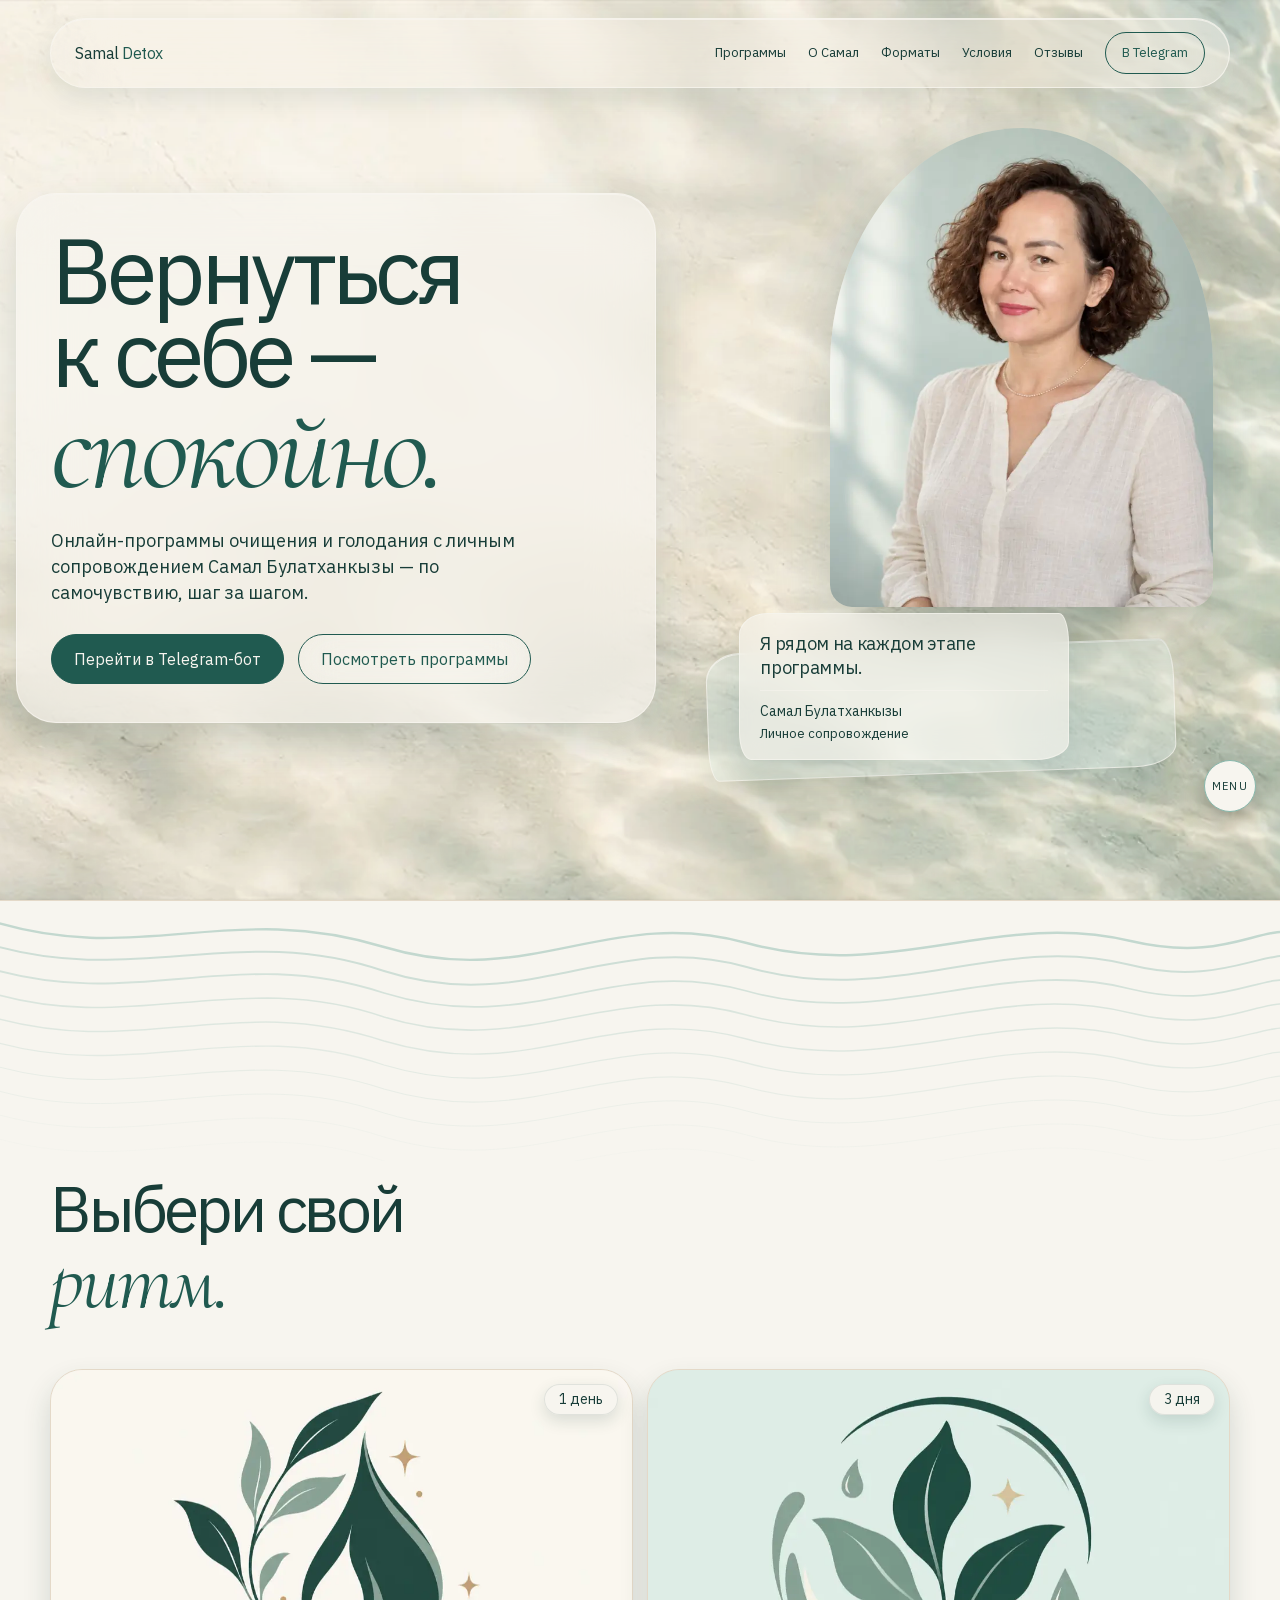
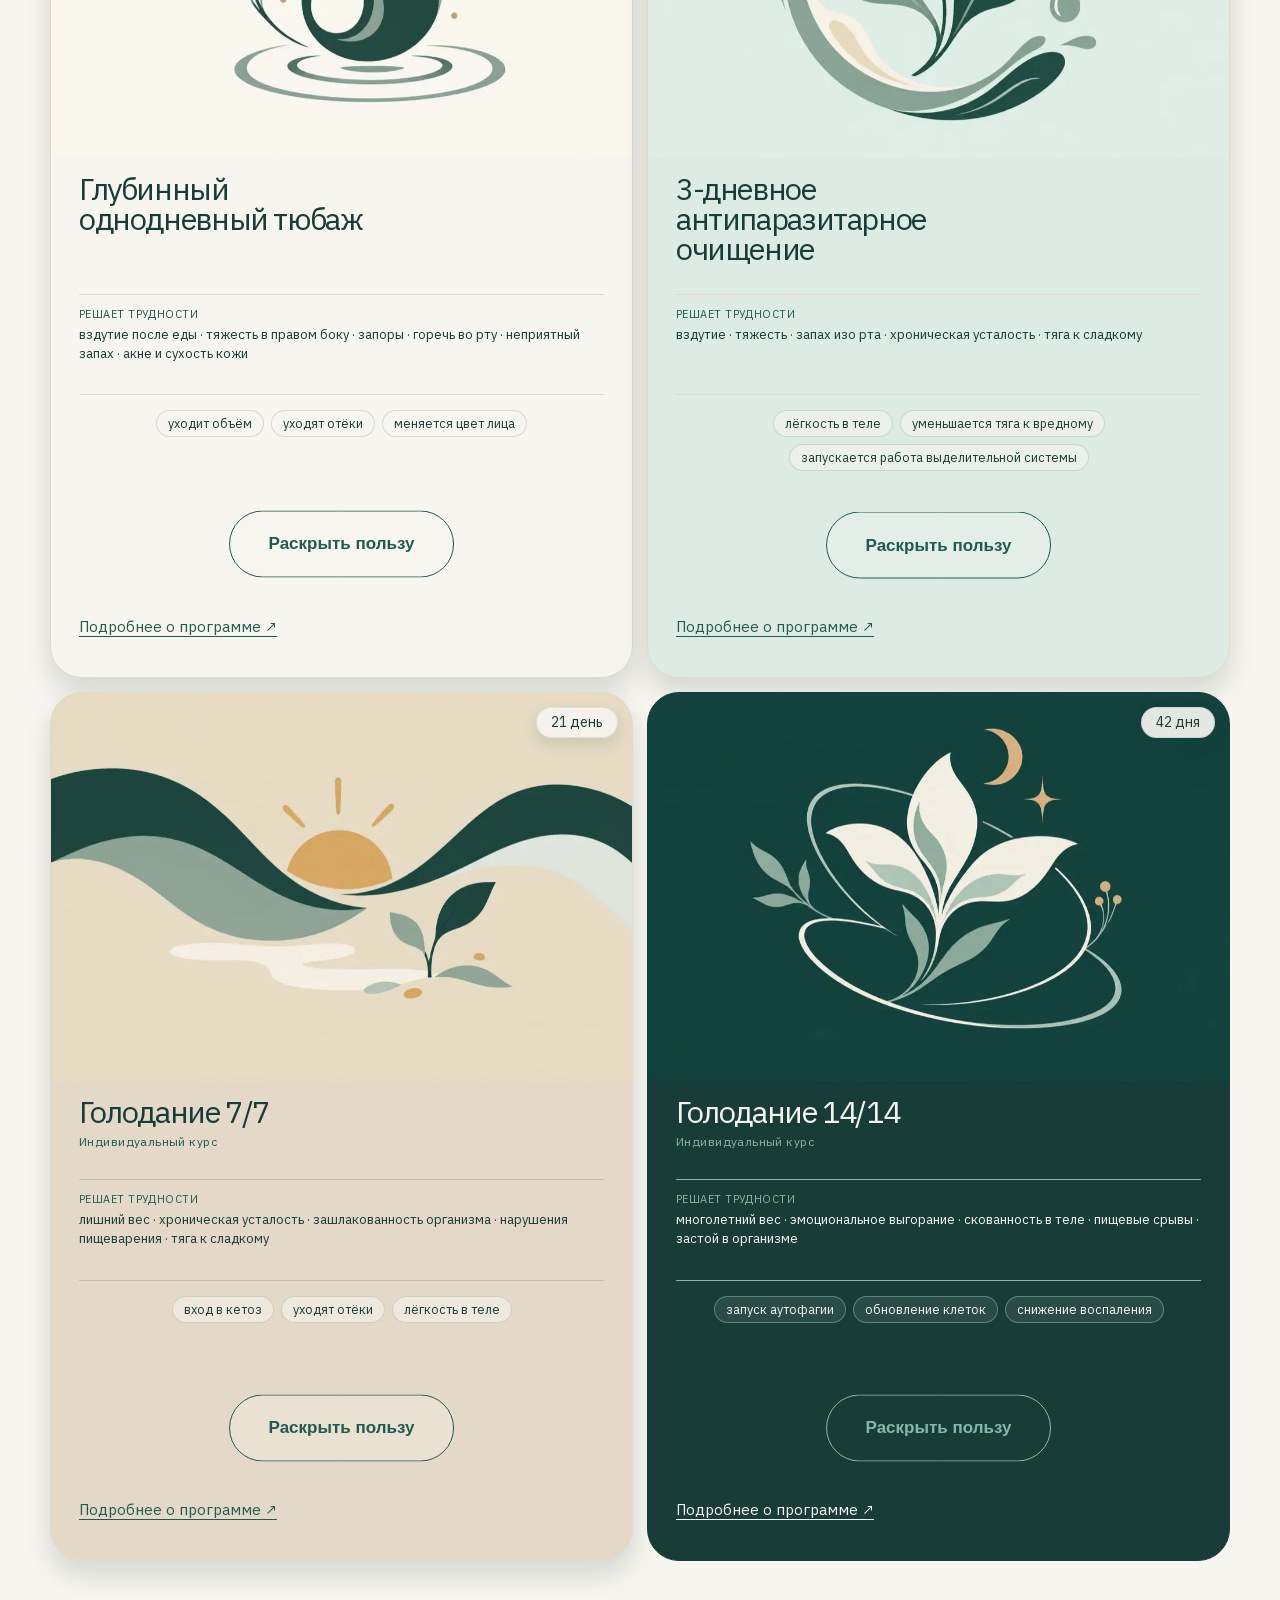
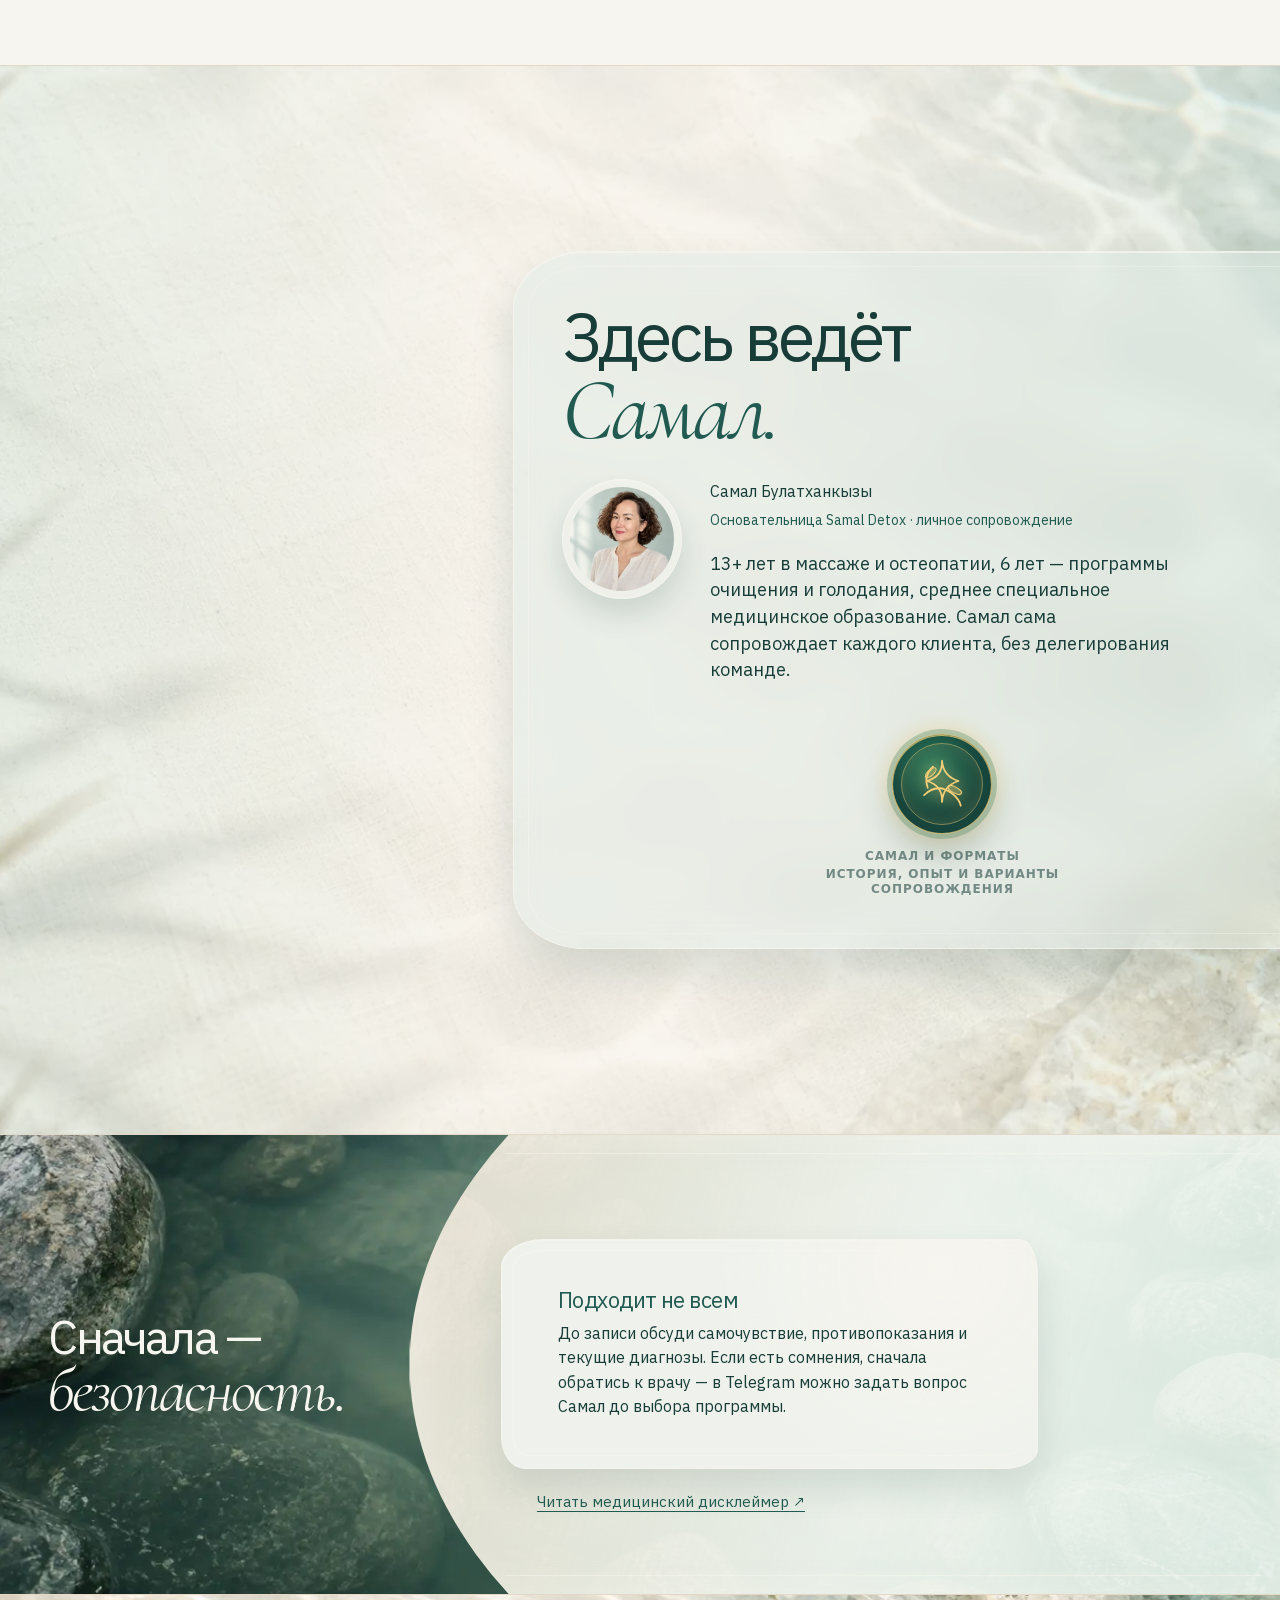
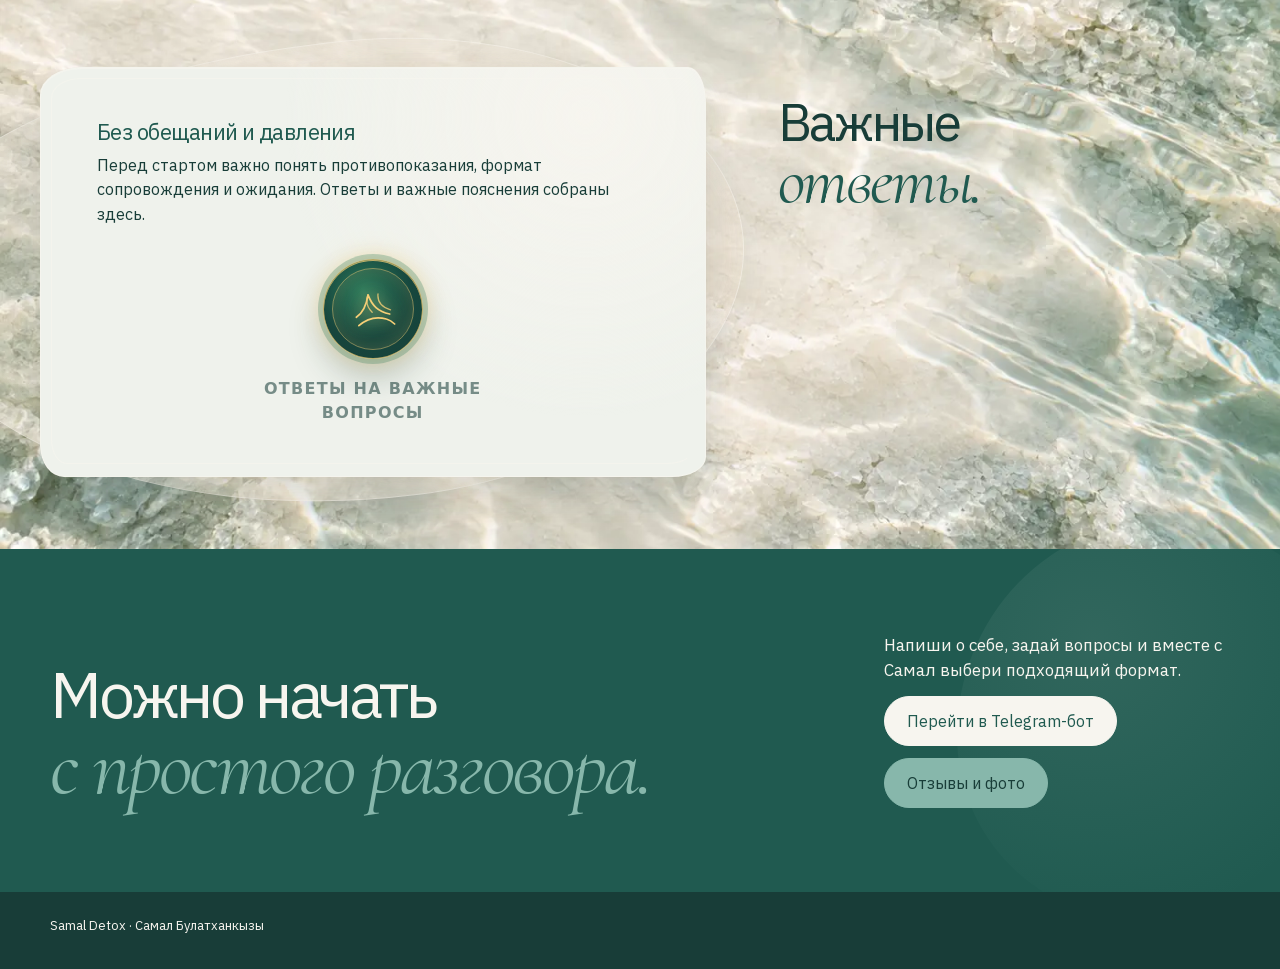
==== commit e4e372be: "Обновлено quick-menu (Telegram-бот, новый порядок), страница отзывов materials.html + gallery" ====
--- a/index.html
+++ b/index.html
@@ -17,6 +17,10 @@
       --background:#F7F5EF;
       --sand:#E4D9C8;
       --ink:#183D38;
+      --burgundy:#5C1F30;
+      --burgundy-deep:#33101B;
+      --burgundy-bloom:#B67A88;
+      --burgundy-ring:#D8BFC5;
       --radius-card:32px;
       --radius-surface:48px;
       --radius-pill:999px;
@@ -260,6 +264,7 @@
        .program-card:nth-child(3){background:var(--sand)}
        .program-card:nth-child(4){background:var(--ink)}
     }
+    @media(max-width:759px){.site-nav a:not(.nav-cta){display:none}}
     @media(max-width:480px){
        .site-header{top:12px;padding:10px 16px;min-height:62px}
        .hero{padding-top:106px}
@@ -306,13 +311,15 @@
       .program-card a:hover{transform:translateX(4px)}
     }
 
-    /* ===== Motion: programs section scroll reveal ===== */
-    @keyframes section-reveal{from{opacity:0;transform:translateY(18px)}to{opacity:1;transform:translateY(0)}}
-    .js-anim .programs-heading,.js-anim .program-card{opacity:0;transform:translateY(18px)}
-    .js-anim .programs-heading.is-visible,.js-anim .program-card.is-visible{animation:section-reveal 1.2s cubic-bezier(.22,1,.36,1) forwards}
-    .js-anim .program-card:nth-child(2).is-visible{animation-delay:140ms}
-    .js-anim .program-card:nth-child(3).is-visible{animation-delay:280ms}
-    .js-anim .program-card:nth-child(4).is-visible{animation-delay:420ms}
+    /* ===== Motion: programs section scroll reveal (once, no hide on scroll-up) ===== */
+    @keyframes section-reveal{from{opacity:0;transform:translateY(14px)}to{opacity:1;transform:translateY(0)}}
+    .js-anim .programs-heading,.js-anim .program-card{opacity:0;transform:translateY(14px);transition:opacity .7s ease,transform .7s cubic-bezier(.22,1,.36,1)}
+    .js-anim .programs-heading.is-visible,.js-anim .program-card.is-visible{opacity:1;transform:translateY(0)}
+    .js-anim .program-card:nth-child(2).is-visible{transition-delay:90ms}
+    .js-anim .program-card:nth-child(3).is-visible{transition-delay:180ms}
+    .js-anim .program-card:nth-child(4).is-visible{transition-delay:270ms}
+    /* is-leaving kept as no-op for compat: revealed cards never hide again */
+    .js-anim .programs-heading.is-leaving,.js-anim .program-card.is-leaving{opacity:1;transform:translateY(0)}
 
     /* ===== Water lines belong to the programs surface ===== */
     .programs-section{position:relative;overflow:hidden;padding-top:220px;--program-darkness:0%;--program-card-darkness:0%;background:color-mix(in srgb,var(--background) calc(100% - var(--program-darkness)),var(--ink) var(--program-darkness));color:color-mix(in srgb,var(--ink) calc(100% - var(--program-darkness)),var(--background) var(--program-darkness));transition:background-color .18s linear}
@@ -439,8 +446,8 @@
       @keyframes fade-in-only{from{opacity:0}to{opacity:1}}
       .hero-water-drift,.cta-glow,.final-cta .telegram-link{animation:none}
       .site-header,.hero-copy,.portrait-frame,.portrait-caption{animation:fade-in-only .12s ease both;animation-delay:0s}
-      .js-anim .programs-heading,.js-anim .program-card{transform:none}
-      .js-anim .programs-heading.is-visible,.js-anim .program-card.is-visible{animation:fade-in-only .12s ease forwards;animation-delay:0s}
+      .js-anim .programs-heading,.js-anim .program-card{transform:none;transition:none}
+      .js-anim .programs-heading.is-visible,.js-anim .program-card.is-visible{animation:fade-in-only .12s ease forwards;animation-delay:0s;transition-delay:0s}
       .js-anim .trust-body{transition:none}
       .programs-water-lines path{opacity:.18!important;transform:none;transition:none}
       .program-points li,.program-points-more li,.program-points-extra,.program-more,.program-more__half,.program-more__label,.program-collapse{transition:none}
@@ -503,6 +510,57 @@
     .proof-section .pending-panel .hero-actions{display:flex;flex-wrap:wrap;gap:18px 26px;margin-top:28px;padding-top:4px}
     .proof-section .pending-panel .link-arrow{margin:0;color:var(--primary)}
     @media(max-width:700px){.proof-section::before{left:-28%;top:4%;bottom:44%;width:128%;border-radius:48% 52% 36% 64% / 34% 42% 58% 66%;transform:rotate(-4deg)}.proof-section::after{left:-14%;top:10%;bottom:48%;width:112%;border-radius:42% 58% 48% 52% / 44% 36% 64% 56%;transform:rotate(-4deg)}}
+
+    /* ===== Proof panel: a luminous, calligraphic FAQ trigger ===== */
+    .proof-section .section-heading{display:block}
+    .proof-section .section-heading h2{margin:0}
+    .proof-orb-wrap{display:grid;justify-items:center;gap:15px;width:fit-content;max-width:260px;margin:30px auto 0;text-align:center}
+    .proof-orb{--proof-green:#17493f;--proof-green-bright:#2c7a5c;--proof-gold:#f6cf77;display:block;margin:0;border:0;background:none;padding:3px;cursor:pointer}
+    .proof-orb-face{position:relative;isolation:isolate;width:100px;height:100px;display:grid;place-items:center;border:1px solid color-mix(in srgb,var(--proof-gold) 72%,transparent);border-radius:50%;background:radial-gradient(circle at 40% 32%,var(--proof-green-bright),var(--proof-green) 54%,color-mix(in srgb,var(--proof-green) 82%,var(--ink)));box-shadow:inset 0 1px 0 color-mix(in srgb,var(--proof-gold) 74%,transparent),inset 0 -16px 30px color-mix(in srgb,var(--ink) 36%,transparent),0 0 0 5px color-mix(in srgb,var(--proof-green-bright) 28%,transparent),0 0 24px color-mix(in srgb,var(--proof-gold) 66%,transparent),0 18px 34px color-mix(in srgb,var(--ink) 25%,transparent);animation:proof-orb-glow 1.85s cubic-bezier(.77,0,.175,1) infinite alternate;transition:transform 160ms cubic-bezier(.23,1,.32,1)}
+    .proof-orb-face::before{content:"";position:absolute;inset:8px;border:1px solid color-mix(in srgb,var(--proof-gold) 48%,transparent);border-radius:50%;box-shadow:inset 0 0 20px color-mix(in srgb,var(--proof-gold) 18%,transparent);pointer-events:none}
+    .proof-orb-turn{position:relative;z-index:1;display:grid;place-items:center;transform-origin:center;transition:transform 560ms cubic-bezier(.23,1,.32,1)}
+    .proof-orb[aria-expanded="true"] .proof-orb-turn{transform:rotate(180deg)}
+    .proof-orb-arrow{width:60px;height:60px;overflow:visible;color:var(--proof-gold);filter:drop-shadow(0 0 9px color-mix(in srgb,var(--proof-gold) 86%,transparent));animation:proof-orb-sigil 1.65s cubic-bezier(.77,0,.175,1) infinite alternate}
+    .proof-orb-arrow path{fill:none;stroke:currentColor;stroke-width:1.75;stroke-linecap:round;stroke-linejoin:round;vector-effect:non-scaling-stroke}
+    .proof-orb-arrow .proof-orb-arrow-fine{stroke-width:1.3;opacity:.82}
+    .proof-orb-caption{margin:0;color:color-mix(in srgb,var(--ink) 56%,transparent);font:700 12px/1.2 Plex,system-ui,sans-serif;letter-spacing:.08em;text-align:center;text-transform:uppercase}
+    @media(hover:hover) and (pointer:fine){.proof-orb:hover .proof-orb-face{animation-play-state:paused;transform:translateY(-3px) scale(1.055);box-shadow:inset 0 1px 0 color-mix(in srgb,var(--proof-gold) 78%,transparent),inset 0 -16px 30px color-mix(in srgb,var(--ink) 32%,transparent),0 0 0 6px color-mix(in srgb,var(--proof-green-bright) 38%,transparent),0 0 32px color-mix(in srgb,var(--proof-gold) 90%,transparent),0 22px 38px color-mix(in srgb,var(--ink) 24%,transparent)}}
+    .proof-orb:focus-visible .proof-orb-face{outline:3px solid var(--primary);outline-offset:7px}
+    .proof-orb:active .proof-orb-face{transform:scale(.96)}
+    @keyframes proof-orb-glow{0%,100%{box-shadow:inset 0 1px 0 color-mix(in srgb,var(--proof-gold) 74%,transparent),inset 0 -16px 30px color-mix(in srgb,var(--ink) 36%,transparent),0 0 0 5px color-mix(in srgb,var(--proof-green-bright) 28%,transparent),0 0 24px color-mix(in srgb,var(--proof-gold) 66%,transparent),0 18px 34px color-mix(in srgb,var(--ink) 25%,transparent)}50%{box-shadow:inset 0 1px 0 color-mix(in srgb,var(--proof-gold) 84%,transparent),inset 0 -16px 30px color-mix(in srgb,var(--ink) 32%,transparent),0 0 0 10px color-mix(in srgb,var(--proof-green-bright) 48%,transparent),0 0 46px color-mix(in srgb,var(--proof-gold) 100%,transparent),0 20px 38px color-mix(in srgb,var(--ink) 28%,transparent)}}
+    @keyframes proof-orb-sigil{0%{opacity:.74;transform:rotate(-7deg) scale(.92)}100%{opacity:1;transform:rotate(7deg) scale(1.08)}}
+    @media(max-width:700px){.proof-orb-wrap{margin-top:30px;gap:15px}}
+    @media(prefers-reduced-motion:reduce){.proof-orb-face,.proof-orb-arrow{animation:none}.proof-orb-turn{transition:none}}
+
+    .proof-faq-collapse{display:grid;grid-template-rows:0fr;transition:grid-template-rows .42s cubic-bezier(.23,1,.32,1)}
+    .proof-faq-collapse.is-open{grid-template-rows:1fr}
+    .proof-faq-panel{overflow:hidden;min-height:0}
+    .proof-faq-type{display:flex;align-items:center;gap:10px;margin-top:26px;padding:14px 18px;border:1px solid color-mix(in srgb,var(--primary) 30%,transparent);border-radius:var(--radius-pill);color:color-mix(in srgb,var(--ink) 48%,transparent);font-size:14px;text-decoration:none}
+    .proof-faq-type:hover{border-color:color-mix(in srgb,var(--primary) 55%,transparent);color:var(--primary)}
+    .proof-faq-cursor{width:2px;height:16px;background:var(--primary);animation:proof-cursor-blink 1.1s step-end infinite}
+    @keyframes proof-cursor-blink{0%,49%{opacity:1}50%,100%{opacity:0}}
+    .proof-faq-list{position:relative;display:grid;gap:8px;margin-top:16px}
+    .proof-faq-item{display:flex;align-items:center;justify-content:space-between;gap:12px;padding:14px 4px;border:0;border-top:1px solid color-mix(in srgb,var(--primary) 16%,transparent);background:none;font:inherit;font-size:15px;text-align:left;color:var(--ink);cursor:pointer}
+    .proof-faq-item:hover,.proof-faq-item:focus-visible{color:var(--primary)}
+    .proof-faq-item::after{content:"+";flex:none;color:var(--primary);font-size:18px;line-height:1;transition:transform 220ms cubic-bezier(.23,1,.32,1),color 160ms ease}
+    .proof-faq-item:hover::after,.proof-faq-item:focus-visible::after{transform:rotate(90deg)}
+    .proof-faq-cursor-dot{position:absolute;top:0;left:0;z-index:5;width:34px;height:34px;display:grid;place-items:center;border-radius:50%;background:var(--primary);color:var(--background);opacity:0;pointer-events:none;transform:translate(-50%,-50%);transition:opacity .15s ease;animation:proof-cursor-spin 3.6s linear infinite}
+    .proof-faq-cursor-dot svg{width:14px;height:14px}
+    .proof-faq-cursor-dot path{fill:none;stroke:currentColor;stroke-width:2.4;stroke-linecap:round}
+    .proof-faq-list.is-hovering .proof-faq-cursor-dot{opacity:1}
+    @media(hover:hover) and (pointer:fine){.proof-faq-list.is-hovering .proof-faq-item{cursor:none}}
+    @keyframes proof-cursor-spin{to{transform:translate(-50%,-50%) rotate(360deg)}}
+    @media(hover:none),(pointer:coarse){.proof-faq-cursor-dot{display:none}}
+    @media(prefers-reduced-motion:reduce){.proof-faq-collapse{transition:none}.proof-faq-cursor{animation:none;opacity:1}.proof-faq-cursor-dot{animation:none}.proof-faq-item::after{transition:none}}
+    @media(max-width:700px){.proof-faq-type{font-size:13px}}
+
+    /* ===== Proof FAQ answer dialog: instant open/close, no transition ===== */
+    .proof-faq-dialog{padding:0;border:0;border-radius:28px;max-width:min(520px,90vw);background:var(--background);color:var(--ink);box-shadow:0 24px 60px color-mix(in srgb,var(--ink) 40%,transparent)}
+    .proof-faq-dialog::backdrop{background:color-mix(in srgb,var(--ink) 55%,transparent)}
+    .proof-faq-dialog-inner{position:relative;padding:40px 36px 34px}
+    .proof-faq-dialog-close{position:absolute;top:14px;right:14px;width:36px;height:36px;border:1px solid color-mix(in srgb,var(--primary) 35%,transparent);border-radius:50%;background:var(--background);color:var(--primary);font:24px/1 Plex,system-ui,sans-serif;cursor:pointer}
+    .proof-faq-dialog h3{margin:0 0 14px;font-size:22px;line-height:1.15;letter-spacing:-.02em;color:var(--primary);padding-right:30px}
+    .proof-faq-dialog p{margin:0;font-size:16px;line-height:1.55}
 
     /* ===== Trust pull-out panel: heading and personal content in one sculptural surface ===== */
     .trust-section .trust-body{position:relative;display:grid;gap:28px;min-width:0;width:100%;margin-right:0;padding:52px 128px 52px 48px;border:1px solid color-mix(in srgb,var(--background) 74%,transparent);border-radius:72px 0 0 72px / 58px 0 0 58px;background:color-mix(in srgb,var(--mist) 44%,transparent);box-shadow:inset 0 1px 0 color-mix(in srgb,var(--background) 76%,transparent),0 22px 44px color-mix(in srgb,var(--ink) 14%,transparent);-webkit-backdrop-filter:blur(18px);backdrop-filter:blur(18px)}
@@ -588,21 +646,21 @@
     }
 
     /* Scoped portal CTA: only the marked Samal/formats link. */
-    [data-od-id="trust-about-link"]{--portal-wine:#711a35;--portal-wine-bright:#a43b59;--portal-ivory:#f7e9d7;display:grid;justify-items:center;gap:15px;width:fit-content;max-width:260px;margin:30px auto 0;color:var(--ink);text-align:center;text-decoration:none;text-underline-offset:0}
-    [data-od-id="trust-about-link"] .trust-portal-orb{position:relative;isolation:isolate;display:grid;width:100px;height:100px;place-items:center;border:1px solid color-mix(in srgb,var(--portal-ivory) 72%,transparent);border-radius:50%;background:radial-gradient(circle at 40% 32%,var(--portal-wine-bright),var(--portal-wine) 54%,color-mix(in srgb,var(--portal-wine) 82%,var(--ink)));box-shadow:inset 0 1px 0 color-mix(in srgb,var(--portal-ivory) 74%,transparent),inset 0 -16px 30px color-mix(in srgb,var(--ink) 36%,transparent),0 0 0 4px color-mix(in srgb,var(--portal-wine-bright) 20%,transparent),0 0 18px color-mix(in srgb,var(--portal-wine-bright) 58%,transparent),0 18px 34px color-mix(in srgb,var(--ink) 25%,transparent);animation:trust-portal-glow 3.2s cubic-bezier(.77,0,.175,1) infinite alternate;transition:transform 160ms cubic-bezier(.23,1,.32,1)}
+    [data-od-id="trust-about-link"]{--portal-green:#17493f;--portal-green-bright:#2c7a5c;--portal-gold:#f6cf77;display:grid;justify-items:center;gap:15px;width:fit-content;max-width:260px;margin:30px auto 0;color:var(--ink);text-align:center;text-decoration:none;text-underline-offset:0}
+    [data-od-id="trust-about-link"] .trust-portal-orb{position:relative;isolation:isolate;display:grid;width:100px;height:100px;place-items:center;border:1px solid color-mix(in srgb,var(--portal-gold) 72%,transparent);border-radius:50%;background:radial-gradient(circle at 40% 32%,var(--portal-green-bright),var(--portal-green) 54%,color-mix(in srgb,var(--portal-green) 82%,var(--ink)));box-shadow:inset 0 1px 0 color-mix(in srgb,var(--portal-gold) 74%,transparent),inset 0 -16px 30px color-mix(in srgb,var(--ink) 36%,transparent),0 0 0 5px color-mix(in srgb,var(--portal-green-bright) 28%,transparent),0 0 24px color-mix(in srgb,var(--portal-gold) 66%,transparent),0 18px 34px color-mix(in srgb,var(--ink) 25%,transparent);animation:trust-portal-glow 1.85s cubic-bezier(.77,0,.175,1) infinite alternate;transition:transform 160ms cubic-bezier(.23,1,.32,1)}
     [data-od-id="trust-about-link"] .trust-portal-face{position:relative;display:grid;width:100%;height:100%;place-items:center;overflow:hidden;border-radius:50%}
-    [data-od-id="trust-about-link"] .trust-portal-face::before{content:"";position:absolute;inset:8px;border:1px solid color-mix(in srgb,var(--portal-ivory) 48%,transparent);border-radius:50%;box-shadow:inset 0 0 20px color-mix(in srgb,var(--portal-ivory) 18%,transparent);pointer-events:none}
-    [data-od-id="trust-about-link"] .trust-portal-sigil{position:relative;z-index:1;width:60px;height:60px;color:var(--portal-ivory);filter:drop-shadow(0 0 8px color-mix(in srgb,var(--portal-ivory) 72%,transparent));animation:trust-portal-sigil 4.8s cubic-bezier(.77,0,.175,1) infinite alternate}
+    [data-od-id="trust-about-link"] .trust-portal-face::before{content:"";position:absolute;inset:8px;border:1px solid color-mix(in srgb,var(--portal-gold) 48%,transparent);border-radius:50%;box-shadow:inset 0 0 20px color-mix(in srgb,var(--portal-gold) 18%,transparent);pointer-events:none}
+    [data-od-id="trust-about-link"] .trust-portal-sigil{position:relative;z-index:1;width:60px;height:60px;color:var(--portal-gold);filter:drop-shadow(0 0 9px color-mix(in srgb,var(--portal-gold) 86%,transparent));animation:trust-portal-sigil 1.65s cubic-bezier(.77,0,.175,1) infinite alternate}
     [data-od-id="trust-about-link"] .trust-portal-sigil path{fill:none;stroke:currentColor;stroke-width:1.75;stroke-linecap:round;stroke-linejoin:round;vector-effect:non-scaling-stroke}
-    [data-od-id="trust-about-link"] .trust-portal-sigil ellipse{fill:color-mix(in srgb,var(--portal-ivory) 30%,transparent);stroke:currentColor;stroke-width:1.3}
-    [data-od-id="trust-about-link"] .trust-portal-label{display:block;max-width:250px;font-size:14px;font-weight:400;line-height:1.35;letter-spacing:.01em}
-    [data-od-id="trust-about-link"] .trust-portal-label strong{display:block;margin-bottom:3px;color:var(--portal-wine);font-size:17px;font-weight:700;letter-spacing:.01em}
+    [data-od-id="trust-about-link"] .trust-portal-sigil ellipse{fill:color-mix(in srgb,var(--portal-gold) 30%,transparent);stroke:currentColor;stroke-width:1.3}
+    [data-od-id="trust-about-link"] .trust-portal-label{display:grid;gap:4px;max-width:250px;color:color-mix(in srgb,var(--ink) 56%,transparent);font:700 12px/1.2 Plex,system-ui,sans-serif;letter-spacing:.08em;text-transform:uppercase}
+    [data-od-id="trust-about-link"] .trust-portal-label strong{display:block;margin:0;color:inherit;font:inherit}
     [data-od-id="trust-about-link"]:focus-visible{outline:0}
     [data-od-id="trust-about-link"]:focus-visible .trust-portal-orb{outline:3px solid var(--primary);outline-offset:7px}
     [data-od-id="trust-about-link"]:active .trust-portal-orb{transform:scale(.96)}
-    @media(hover:hover) and (pointer:fine){[data-od-id="trust-about-link"]:hover{color:var(--ink)}[data-od-id="trust-about-link"]:hover .trust-portal-orb{animation-play-state:paused;transform:translateY(-3px) scale(1.055);box-shadow:inset 0 1px 0 color-mix(in srgb,var(--portal-ivory) 78%,transparent),inset 0 -16px 30px color-mix(in srgb,var(--ink) 32%,transparent),0 0 0 6px color-mix(in srgb,var(--portal-wine-bright) 34%,transparent),0 0 30px color-mix(in srgb,var(--portal-wine-bright) 88%,transparent),0 22px 38px color-mix(in srgb,var(--ink) 24%,transparent)}}
-    @keyframes trust-portal-glow{0%,100%{box-shadow:inset 0 1px 0 color-mix(in srgb,var(--portal-ivory) 74%,transparent),inset 0 -16px 30px color-mix(in srgb,var(--ink) 36%,transparent),0 0 0 4px color-mix(in srgb,var(--portal-wine-bright) 20%,transparent),0 0 18px color-mix(in srgb,var(--portal-wine-bright) 58%,transparent),0 18px 34px color-mix(in srgb,var(--ink) 25%,transparent)}50%{box-shadow:inset 0 1px 0 color-mix(in srgb,var(--portal-ivory) 74%,transparent),inset 0 -16px 30px color-mix(in srgb,var(--ink) 36%,transparent),0 0 0 8px color-mix(in srgb,var(--portal-wine-bright) 36%,transparent),0 0 34px color-mix(in srgb,var(--portal-wine-bright) 88%,transparent),0 18px 34px color-mix(in srgb,var(--ink) 25%,transparent)}}
-    @keyframes trust-portal-sigil{0%{opacity:.72;transform:rotate(-3deg) scale(.97)}100%{opacity:1;transform:rotate(3deg) scale(1.03)}}
+    @media(hover:hover) and (pointer:fine){[data-od-id="trust-about-link"]:hover{color:var(--ink)}[data-od-id="trust-about-link"]:hover .trust-portal-orb{animation-play-state:paused;transform:translateY(-3px) scale(1.055);box-shadow:inset 0 1px 0 color-mix(in srgb,var(--portal-gold) 78%,transparent),inset 0 -16px 30px color-mix(in srgb,var(--ink) 32%,transparent),0 0 0 6px color-mix(in srgb,var(--portal-green-bright) 38%,transparent),0 0 32px color-mix(in srgb,var(--portal-gold) 90%,transparent),0 22px 38px color-mix(in srgb,var(--ink) 24%,transparent)}}
+    @keyframes trust-portal-glow{0%,100%{box-shadow:inset 0 1px 0 color-mix(in srgb,var(--portal-gold) 74%,transparent),inset 0 -16px 30px color-mix(in srgb,var(--ink) 36%,transparent),0 0 0 5px color-mix(in srgb,var(--portal-green-bright) 28%,transparent),0 0 24px color-mix(in srgb,var(--portal-gold) 66%,transparent),0 18px 34px color-mix(in srgb,var(--ink) 25%,transparent)}50%{box-shadow:inset 0 1px 0 color-mix(in srgb,var(--portal-gold) 84%,transparent),inset 0 -16px 30px color-mix(in srgb,var(--ink) 32%,transparent),0 0 0 10px color-mix(in srgb,var(--portal-green-bright) 48%,transparent),0 0 46px color-mix(in srgb,var(--portal-gold) 100%,transparent),0 20px 38px color-mix(in srgb,var(--ink) 28%,transparent)}}
+    @keyframes trust-portal-sigil{0%{opacity:.74;transform:rotate(-7deg) scale(.92)}100%{opacity:1;transform:rotate(7deg) scale(1.08)}}
     @media(prefers-reduced-motion:reduce){[data-od-id="trust-about-link"] .trust-portal-orb,[data-od-id="trust-about-link"] .trust-portal-sigil{animation:none}}
 
     .page-whirl{position:fixed;z-index:60;inset:0;display:grid;place-items:center;overflow:hidden;opacity:0;visibility:hidden;pointer-events:none;color:var(--eucalyptus)}
@@ -633,15 +691,20 @@
     @keyframes page-petal-burst{0%,68%{opacity:0;transform:translate(0,0) scale(.3) rotate(0deg)}76%{opacity:1;transform:translate(0,0) scale(1) rotate(20deg)}100%{opacity:0;transform:translate(var(--petal-x),var(--petal-y)) scale(.55) rotate(var(--petal-r))}}
     @media(prefers-reduced-motion:reduce){.page-whirl{display:none}}
 
-  </style>
-</head>
+  .final-actions{display:grid;justify-items:start;gap:12px;margin-top:12px}.final-cta .telegram-link{margin-top:0}.final-cta .button-materials{border-color:var(--eucalyptus);background:var(--eucalyptus);color:var(--ink)}.final-cta .button-materials:hover{border-color:var(--background);background:var(--background);color:var(--primary);transform:translateY(-2px)}@media(max-width:480px){.final-actions{justify-items:stretch;gap:10px;margin-top:26px}.final-actions .button{width:100%}.final-cta .telegram-link{margin-top:0}}</style>
+<style>
+.site-quick-menu{position:fixed;right:24px;bottom:88px;z-index:21}.quick-menu-toggle{display:grid;place-items:center;width:52px;height:52px;padding:0;border:1px solid #87B7AB;border-radius:50%;background:#F7F5EF;color:#183D38;font:700 11px/1 "IBM Plex Sans Local",system-ui,sans-serif;letter-spacing:.12em;text-transform:uppercase;box-shadow:0 12px 26px rgba(0,0,0,.18);cursor:pointer;transition:transform .18s ease,background .18s ease,color .18s ease}.quick-menu-toggle:hover,.quick-menu-toggle[aria-expanded="true"]{background:#87B7AB;color:#183D38;transform:translateY(-2px)}.quick-menu-toggle:focus-visible,.quick-menu-panel a:focus-visible{outline:3px solid #87B7AB;outline-offset:4px}.quick-menu-panel{position:absolute;right:0;bottom:64px;width:min(256px,calc(100vw - 32px));padding:10px;border:1px solid rgba(24,61,56,.18);border-radius:16px;background:#F7F5EF;box-shadow:0 18px 44px rgba(0,0,0,.22)}.quick-menu-panel[hidden]{display:none}.quick-menu-panel a{display:flex;align-items:center;min-height:42px;padding:0 12px;border-radius:10px;color:#183D38;font:500 14px/1.3 "IBM Plex Sans Local",system-ui,sans-serif;text-decoration:none}.quick-menu-panel a:hover{background:#DDEBE5;color:#205A50}@media(max-width:760px){.site-quick-menu{right:16px;bottom:80px}.quick-menu-panel{bottom:62px}}@media(prefers-reduced-motion:reduce){.quick-menu-toggle{transition:none}}
+</style></head>
 <body>
   <a class="skip-link" href="#main-content">К содержанию</a>
   <header class="shell site-header" data-od-id="site-header">
     <a class="wordmark" href="#top" data-od-id="wordmark">Samal <span>Detox</span></a>
     <nav class="site-nav" aria-label="Основная навигация" data-od-id="main-navigation">
+      <a href="#programs" data-od-id="nav-programs">Программы</a>
+      <a href="about.html" data-od-id="nav-trust">О Самал</a>
+      <a href="about.html?formats=1#formats" data-od-id="nav-formats">Форматы</a>
       <a href="legal.html" data-od-id="nav-legal">Условия</a>
-      <a href="about.html" data-od-id="nav-trust">Самал и форматы</a>
+      <a href="materials.html" data-od-id="nav-materials">Отзывы</a>
       <a class="nav-cta" href="#telegram" data-od-id="nav-telegram">В Telegram</a>
     </nav>
   </header>
@@ -740,18 +803,31 @@
        <div class="shell section-grid">
          <div class="section-heading"><h2 data-od-id="proof-heading">Важные<br><em>ответы.</em></h2></div>
          <div>
-           <div class="pending-panel" data-od-id="proof-panel"><strong>Без обещаний и давления</strong><p>Перед стартом важно понять противопоказания, формат сопровождения и ожидания. Ответы на частые вопросы и реальные отзывы собраны отдельно.</p><div class="hero-actions"><a class="link-arrow" href="faq.html" data-od-id="faq-link">Частые вопросы ↗</a><a class="link-arrow" href="reviews.html" data-od-id="reviews-link">Отзывы ↗</a></div></div>
+           <div class="pending-panel" data-od-id="proof-panel"><strong>Без обещаний и давления</strong><p>Перед стартом важно понять противопоказания, формат сопровождения и ожидания. Ответы и важные пояснения собраны здесь.</p><div class="proof-orb-wrap"><button class="proof-orb" type="button" aria-expanded="false" aria-controls="proof-faq-collapse" aria-label="Развернуть важные ответы" data-od-id="proof-notch"><span class="proof-orb-face"><span class="proof-orb-turn"><svg class="proof-orb-arrow" viewBox="0 0 72 72" aria-hidden="true" focusable="false"><path d="M16 46c7-5 12-13 14-27 5 13 12 20 26 23"/><path d="M19 56c9-8 19-12 33-8 4 1 7 3 10 6"/><path class="proof-orb-arrow-fine" d="M42 18c-1 10 5 16 15 19M30 19c-3 8-1 15 5 21"/></svg></span></span></button><p class="proof-orb-caption" aria-hidden="true">Ответы на важные вопросы</p></div><div class="proof-faq-collapse" data-od-id="proof-faq-collapse" id="proof-faq-collapse"><div class="proof-faq-panel" inert data-od-id="proof-faq-panel"><a class="proof-faq-type" href="#telegram" data-od-id="proof-faq-type"><span class="proof-faq-cursor" aria-hidden="true"></span>Задайте ваш вопрос Самал в Telegram</a><div class="proof-faq-list" data-od-id="proof-faq-list"><span class="proof-faq-cursor-dot" aria-hidden="true" data-od-id="proof-faq-cursor-dot"><svg viewBox="0 0 24 24"><path d="M12 4v16M4 12h16"/></svg></span>
+             <button class="proof-faq-item" type="button" data-faq-q="Что входит в программы Samal Detox?" data-faq-a="Формат зависит от выбранной программы: подготовка, инструкции по этапам и личное сопровождение Самал в согласованные дни. Точный состав и порядок действий обсуждаются до старта." data-od-id="proof-faq-01">Что входит в программы Samal Detox?</button>
+             <button class="proof-faq-item" type="button" data-faq-q="Это медицинское лечение?" data-faq-a="Нет. Сайт и программы не заменяют диагностику, лечение или наблюдение у врача. Решение о том, подходит ли вам участие, нельзя принимать только по описанию на сайте." data-od-id="proof-faq-02">Это медицинское лечение?</button>
+             <button class="proof-faq-item" type="button" data-faq-q="Кому участие может не подойти?" data-faq-a="Ограничения зависят от состояния здоровья, возраста, лекарств и других обстоятельств. При беременности, хронических заболеваниях, расстройствах пищевого поведения или любых сомнениях сначала обратитесь к врачу." data-od-id="proof-faq-03">Кому участие может не подойти?</button>
+             <button class="proof-faq-item" type="button" data-faq-q="Нужно ли проходить врача перед началом?" data-faq-a="Это разумный шаг, особенно если у вас есть диагнозы, постоянная терапия или вы давно не проверяли здоровье. Самал может уточнить формат сопровождения, но не заменяет медицинского специалиста." data-od-id="proof-faq-04">Нужно ли проходить врача перед началом?</button>
+             <button class="proof-faq-item" type="button" data-faq-q="Как проходит личное сопровождение?" data-faq-a="Основной формат онлайн: вы связываетесь с Самал и получаете связь по этапам программы. Частота и каналы общения согласуются заранее; это не круглосуточная экстренная медицинская помощь." data-od-id="proof-faq-05">Как проходит личное сопровождение?</button>
+             <button class="proof-faq-item" type="button" data-faq-q="Можно ли присоединиться из другой страны?" data-faq-a="Да, программы в основном онлайн, поэтому участие возможно из разных стран. Важно заранее учесть разницу во времени, язык общения и доступность нужных продуктов." data-od-id="proof-faq-06">Можно ли присоединиться из другой страны?</button>
+             <button class="proof-faq-item" type="button" data-faq-q="Какие сроки у программ?" data-faq-a="Есть форматы на 1 день и 3 дня, а также программы 7/7 на 21 день и 14/14 на 42 дня. Продолжительность включает указанный в описании период сопровождения." data-od-id="proof-faq-07">Какие сроки у программ?</button>
+             <button class="proof-faq-item" type="button" data-faq-q="Гарантирован ли результат?" data-faq-a="Нет. Реакция и опыт каждого человека индивидуальны, поэтому честно обещать конкретный результат, снижение веса или улучшение самочувствия нельзя." data-od-id="proof-faq-08">Гарантирован ли результат?</button>
+             <button class="proof-faq-item" type="button" data-faq-q="Что делать, если во время программы стало плохо?" data-faq-a="Остановите действия, связанные с программой, сообщите Самал и оцените необходимость срочной медицинской помощи. При выраженных или опасных симптомах обращайтесь в экстренные службы, не ожидая ответа в чате." data-od-id="proof-faq-09">Что делать, если во время программы стало плохо?</button>
+             <button class="proof-faq-item" type="button" data-faq-q="Как происходит оплата?" data-faq-a="Сейчас основной путь — обсудить подходящий формат в Telegram-боте, пройти чек-лист перед оплатой и получить инструкции. Способ и детали оплаты уточняются в диалоге." data-od-id="proof-faq-10">Как происходит оплата?</button>
+             <button class="proof-faq-item" type="button" data-faq-q="Можно ли сначала просто задать вопрос?" data-faq-a="Да. Переход в бот начинается с разговора: расскажите о себе и задайте вопросы без обязательства сразу покупать программу." data-od-id="proof-faq-11">Можно ли сначала просто задать вопрос?</button>
+           </div></div></div></div>
          </div>
        </div>
+       <dialog class="proof-faq-dialog" id="proof-faq-dialog" data-od-id="proof-faq-dialog"><div class="proof-faq-dialog-inner"><button class="proof-faq-dialog-close" type="button" aria-label="Закрыть" data-od-id="proof-faq-dialog-close">×</button><h3 id="proof-faq-dialog-title" data-od-id="proof-faq-dialog-title"></h3><p id="proof-faq-dialog-body" data-od-id="proof-faq-dialog-body"></p></div></dialog>
      </section>
 
     <section id="telegram" class="final-cta" data-od-id="final-cta">
       <div class="cta-glow" aria-hidden="true"></div>
-      <div class="shell final-layout"><h2 data-od-id="final-heading">Можно начать<br><em>с простого разговора.</em></h2><div><p class="final-copy">Напиши о себе, задай вопросы и вместе с Самал выбери подходящий формат.</p><a class="button button-primary telegram-link" href="#telegram" data-od-id="final-telegram">Перейти в Telegram-бот</a></div></div>
+      <div class="shell final-layout"><h2 data-od-id="final-heading">Можно начать<br><em>с простого разговора.</em></h2><div><p class="final-copy">Напиши о себе, задай вопросы и вместе с Самал выбери подходящий формат.</p><div class="final-actions"><a class="button button-primary telegram-link" href="#telegram" data-od-id="final-telegram">Перейти в Telegram-бот</a><a class="button button-materials" href="materials.html" data-od-id="final-materials">Отзывы и фото</a></div></div></div>
     </section>
   </main>
 
-  <footer class="shell site-footer" data-od-id="site-footer"><p>Samal Detox · Самал Булатханкызы</p><p class="footer-muted">2026</p></footer>
+  <footer class="shell site-footer" data-od-id="site-footer"><p>Samal Detox · Самал Булатханкызы</p></footer>
   <button class="back-to-top" type="button" aria-label="Вернуться наверх" data-od-id="back-to-top">
     <svg viewBox="0 0 24 24" aria-hidden="true"><path d="M12 19V5M6.5 10.5 12 5l5.5 5.5"></path></svg>
   </button>
@@ -921,19 +997,18 @@
       },{passive:true});
       if(reduceMotion || !('IntersectionObserver' in window)){
         revealEls.forEach(function(el){el.classList.add('is-visible')});
-        programsSection.classList.add('is-visible');
+        if(programsSection) programsSection.classList.add('is-visible');
       } else {
         var revealObserver=new IntersectionObserver(function(entries,obs){
           entries.forEach(function(entry){
-            if(entry.isIntersecting){
-              entry.target.classList.add('is-visible');
-            } else if(entry.target === programsSection){
-              entry.target.classList.remove('is-visible');
-            }
+            if(!entry.isIntersecting) return;
+            entry.target.classList.remove('is-leaving');
+            entry.target.classList.add('is-visible');
+            obs.unobserve(entry.target);
           });
-        },{threshold:.15});
+        },{threshold:.15,rootMargin:'0px 0px -8% 0px'});
         revealEls.forEach(function(el){revealObserver.observe(el)});
-        revealObserver.observe(programsSection);
+        if(programsSection) revealObserver.observe(programsSection);
       }
     }());
   </script>
@@ -976,16 +1051,52 @@
 </div>
 <script>
   (function(){
-    var link=document.querySelector('[data-od-id="trust-about-link"]');
+    var links=document.querySelectorAll('[data-od-id="trust-about-link"],[data-od-id="final-materials"]');
     var whirl=document.querySelector('[data-od-id="page-transition-whirl"]');
-    if(!link||!whirl)return;
+    if(!links.length||!whirl)return;
     var reduce=window.matchMedia('(prefers-reduced-motion: reduce)');
-    link.addEventListener('click',function(event){
+    links.forEach(function(link){link.addEventListener('click',function(event){
       if(reduce.matches||event.defaultPrevented||event.metaKey||event.ctrlKey||event.shiftKey||event.altKey||event.button!==0)return;
       event.preventDefault();
       whirl.classList.add('is-active');
       window.setTimeout(function(){location.href=link.href},1450);
     });
+    });
   })();
 </script>
-</body></html>
+<script>
+  (function(){
+    var notch=document.querySelector('[data-od-id="proof-notch"]');
+    var collapse=document.getElementById('proof-faq-collapse');
+    var panel=document.querySelector('[data-od-id="proof-faq-panel"]');
+    if(!notch||!collapse||!panel)return;
+    var open=false;
+    function setOpen(next){
+      open=next;
+      collapse.classList.toggle('is-open',open);
+      notch.setAttribute('aria-expanded',String(open));
+      notch.setAttribute('aria-label',open?'Свернуть важные ответы':'Развернуть важные ответы');
+      if(open){panel.removeAttribute('inert');}else{panel.setAttribute('inert','');}
+    }
+    function toggle(){setOpen(!open);}
+    notch.addEventListener('click',toggle);
+  })();
+  (function(){
+    var dialog=document.getElementById('proof-faq-dialog');
+    var close=dialog&&dialog.querySelector('.proof-faq-dialog-close');
+    var title=document.getElementById('proof-faq-dialog-title');
+    var body=document.getElementById('proof-faq-dialog-body');
+    var items=document.querySelectorAll('.proof-faq-item');
+    if(!dialog||!close||!title||!body||!items.length)return;
+    items.forEach(function(item){
+      item.addEventListener('click',function(){
+        title.textContent=item.dataset.faqQ||item.textContent;
+        body.textContent=item.dataset.faqA||'';
+        dialog.showModal();
+      });
+    });
+    close.addEventListener('click',function(){dialog.close();});
+    dialog.addEventListener('click',function(event){if(event.target===dialog)dialog.close();});
+  })();
+</script>
+<nav class="site-quick-menu" aria-label="Быстрая навигация" data-od-id="quick-menu"><button class="quick-menu-toggle" type="button" aria-expanded="false" aria-controls="quick-menu-panel" data-od-id="quick-menu-toggle">Menu</button><div class="quick-menu-panel" id="quick-menu-panel" hidden><a href="index.html" data-od-id="quick-menu-home">Главная</a><a href="index.html#programs" data-od-id="quick-menu-programs">Программы</a><a href="about.html?formats=1#formats" data-od-id="quick-menu-formats">Форматы</a><a href="legal.html" data-od-id="quick-menu-legal">Условия и права</a><a href="materials.html" data-od-id="quick-menu-materials">Отзывы и фото</a><a href="index.html?faq=1#proof" data-od-id="quick-menu-faq">Частые вопросы</a><a href="index.html#telegram" data-od-id="quick-menu-telegram">Telegram-бот</a></div></nav><script>(function(){var menu=document.querySelector('[data-od-id="quick-menu"]');if(!menu)return;var toggle=menu.querySelector('[data-od-id="quick-menu-toggle"]');var panel=menu.querySelector('#quick-menu-panel');function close(){toggle.setAttribute('aria-expanded','false');panel.hidden=true}function open(){toggle.setAttribute('aria-expanded','true');panel.hidden=false}toggle.addEventListener('click',function(){toggle.getAttribute('aria-expanded')==='true'?close():open()});document.addEventListener('click',function(event){if(!menu.contains(event.target))close()});document.addEventListener('keydown',function(event){if(event.key==='Escape')close()})})();</script><script>(function(){if(!new URLSearchParams(location.search).has('faq'))return;window.addEventListener('load',function(){var trigger=document.querySelector('[data-od-id="proof-notch"]');if(trigger&&trigger.getAttribute('aria-expanded')!=='true')trigger.click()})})();</script></body></html>
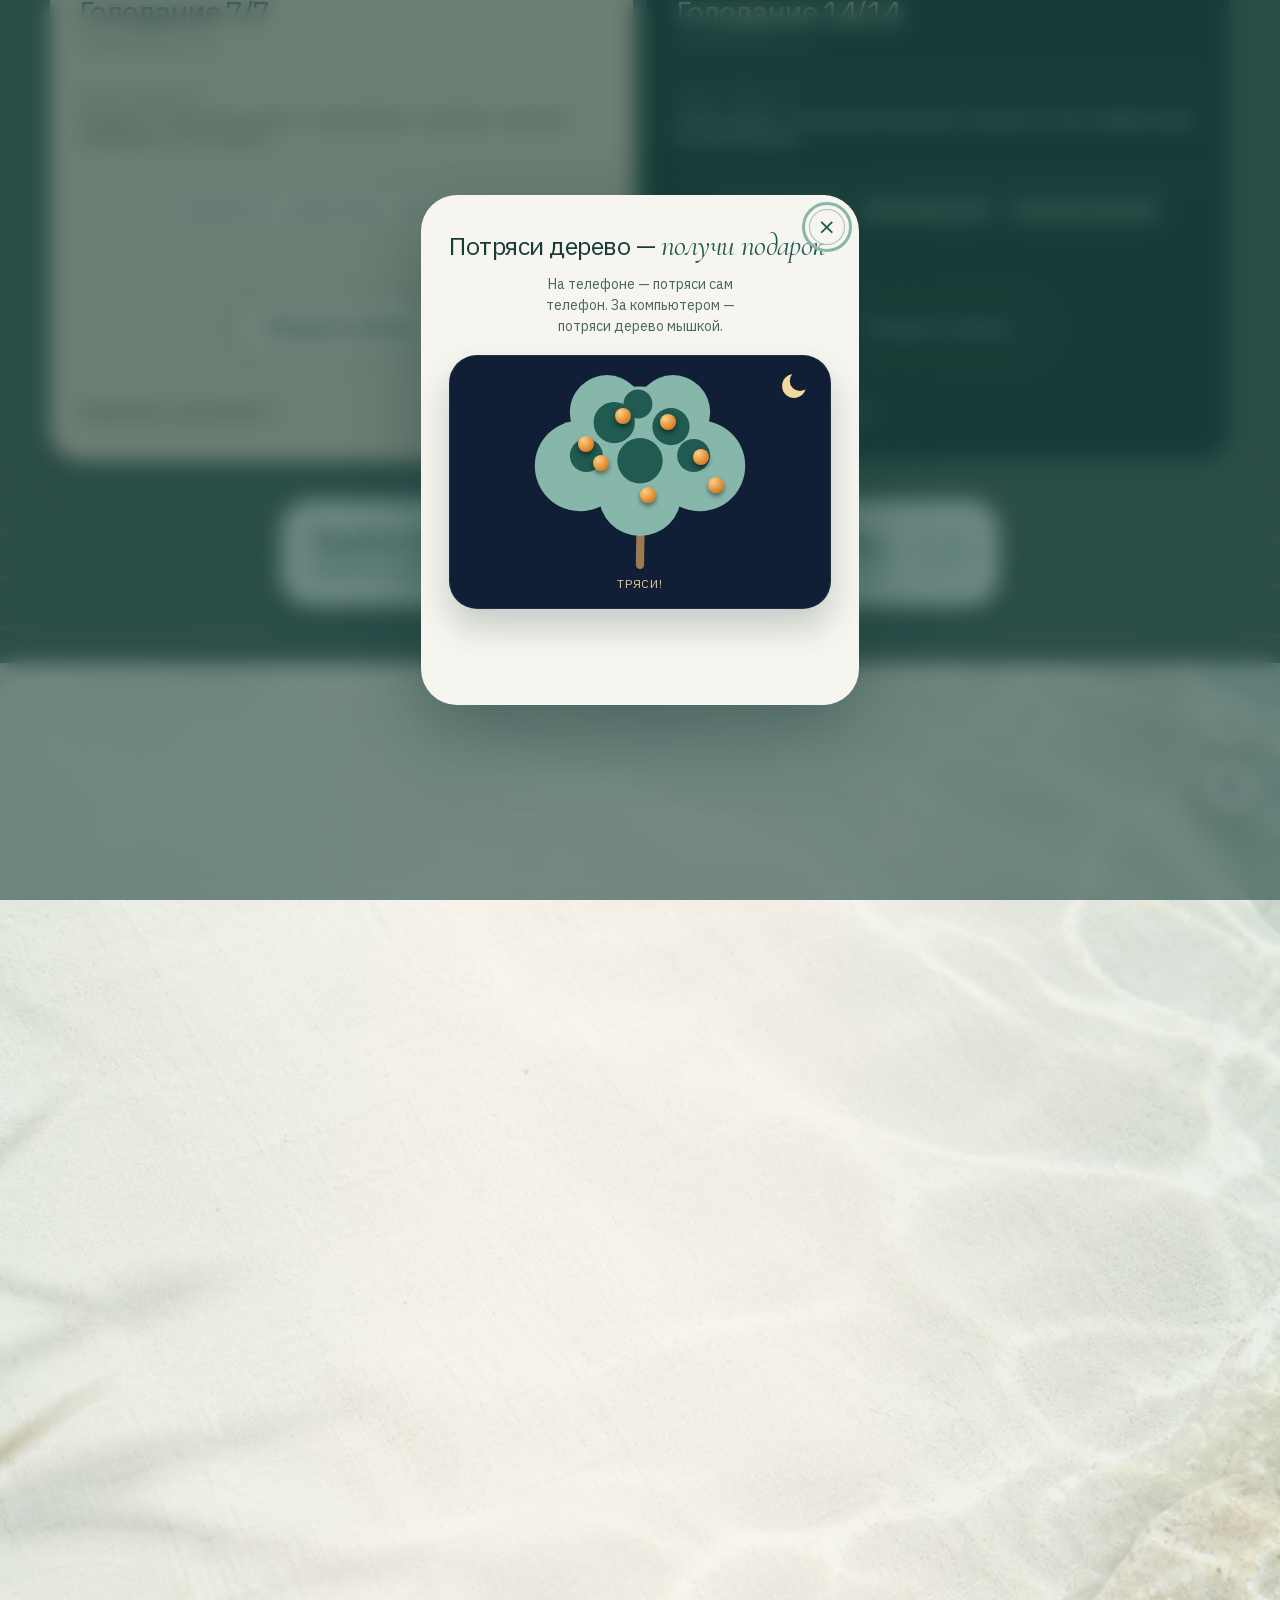
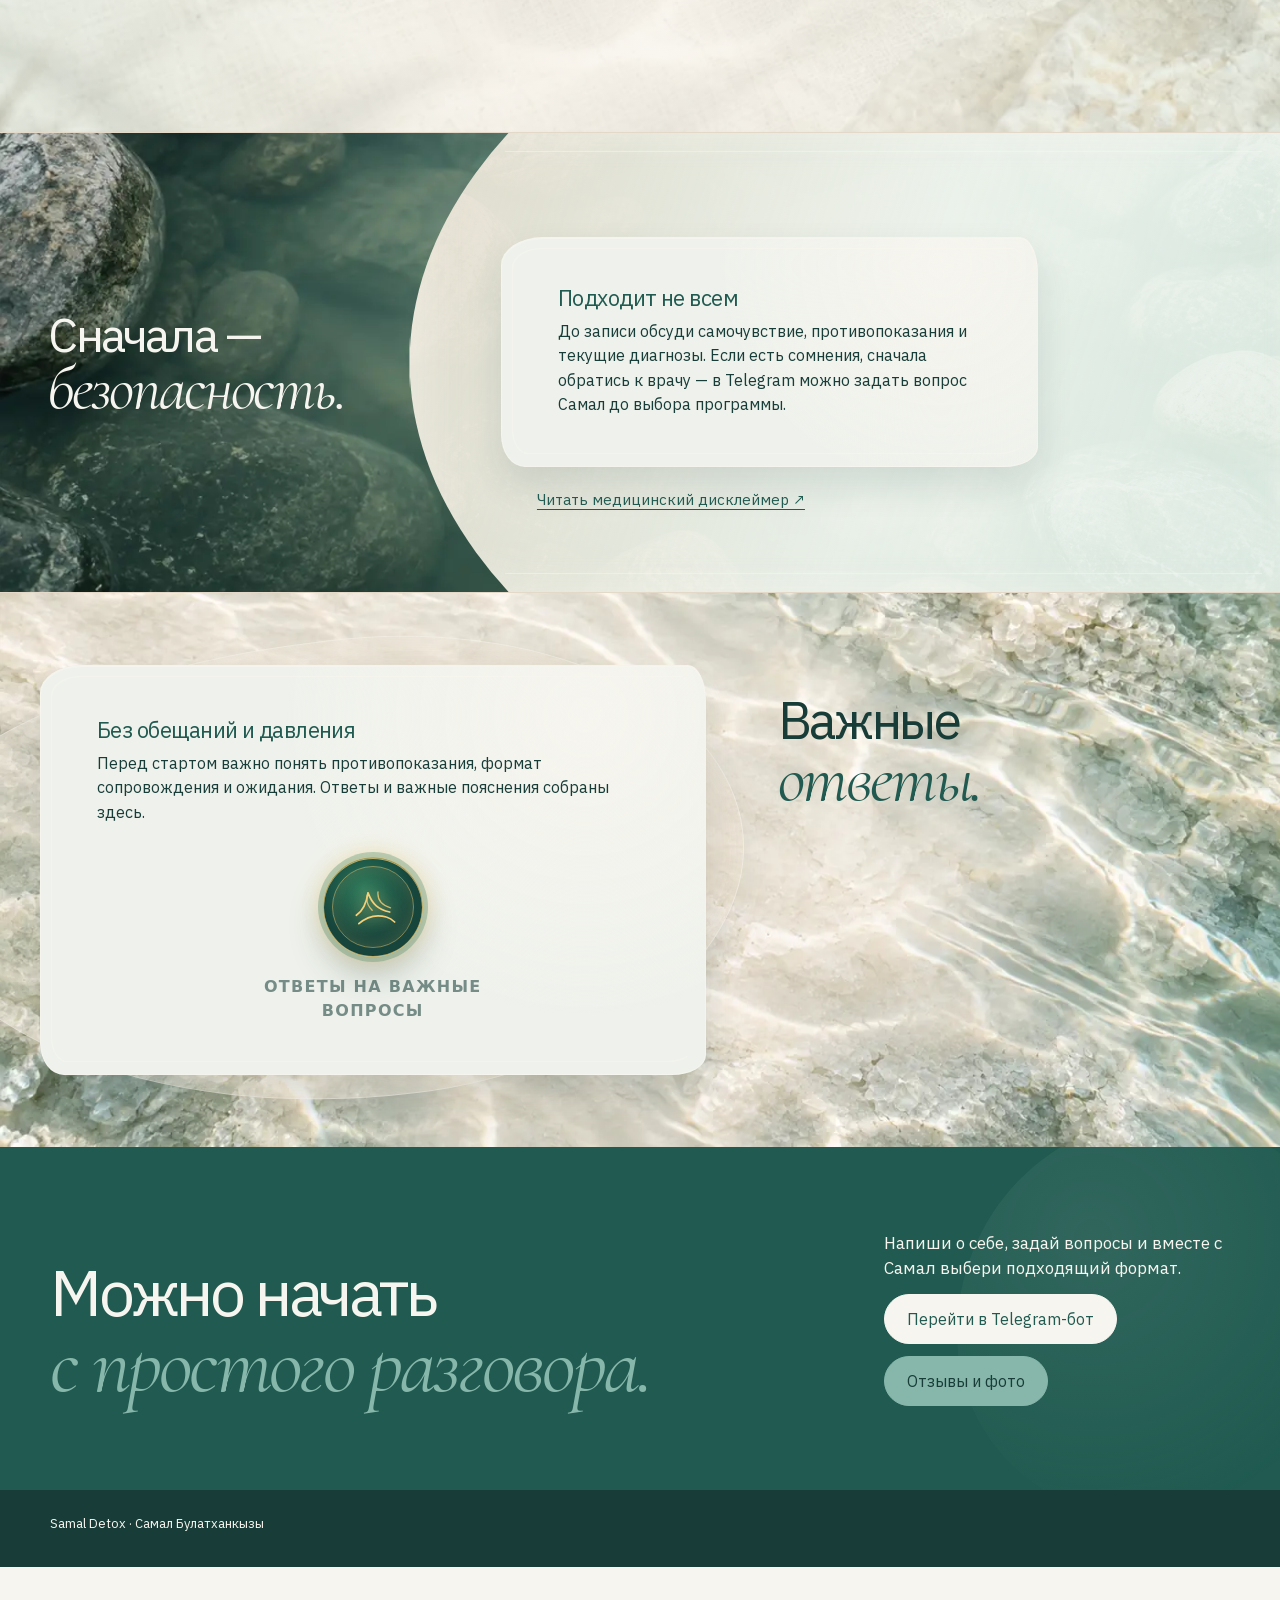
==== commit 48d484f0: "Add lead-magnet gift popup, fix fixed-header jank on program pages, compress oversized images - Shak" ====
--- a/index.html
+++ b/index.html
@@ -29,7 +29,7 @@
     *{box-sizing:border-box}
     html{scroll-behavior:smooth;background:var(--background);color:var(--ink);scrollbar-width:none}
     html::-webkit-scrollbar{display:none}
-    body{margin:0;background:var(--background);color:var(--ink);font-family:"IBM Plex Sans Local",system-ui,-apple-system,"Segoe UI",sans-serif;font-size:16px;line-height:1.5}
+    body{margin:0;min-height:100svh;background:var(--background);color:var(--ink);font-family:"IBM Plex Sans Local",system-ui,-apple-system,"Segoe UI",sans-serif;font-size:16px;line-height:1.5}
     ::selection{background:var(--primary);color:var(--background)}
     a{color:inherit}
     a:focus-visible,button:focus-visible{outline:3px solid var(--eucalyptus);outline-offset:4px}
@@ -221,7 +221,7 @@
       .portrait-caption__quote{font-size:16px}
       .back-to-top{right:16px;bottom:16px}
       .programs-heading{display:block}.programs-heading p{margin-top:16px}
-      .site-footer{display:block;padding-bottom:88px}.site-footer p+p{margin-top:8px}.final-cta .telegram-link{margin-top:26px}
+      .site-footer{display:block;padding-bottom:28px}.site-footer p+p{margin-top:8px}.final-cta .telegram-link{margin-top:26px}
     }
     @media(prefers-reduced-motion:reduce){html{scroll-behavior:auto}.button,.telegram-status,.back-to-top{transition:none}}
 
@@ -396,6 +396,17 @@
     .programs-section .program-card:nth-child(4) .program-more:hover{color:var(--ink)}
     .programs-section .program-card:nth-child(4) .program-more:hover .program-more__half{background:var(--eucalyptus)}
     .programs-section .program-card>a{display:inline-flex;align-items:center;min-height:44px;font-size:15px;font-weight:700}
+    .programs-section{padding-bottom:56px}
+    .programs-formats-cta{position:relative;z-index:1;display:flex;align-items:center;justify-content:space-between;gap:24px;width:min(100%,720px);min-height:104px;margin:38px auto 0;padding:22px 30px;border:1px solid var(--eucalyptus);border-radius:var(--radius-card);background:var(--mist);color:var(--ink);box-shadow:0 14px 28px color-mix(in srgb,var(--ink) 16%,transparent);text-decoration:none;transition:transform 220ms cubic-bezier(.23,1,.32,1),box-shadow 220ms cubic-bezier(.23,1,.32,1)}
+    .programs-formats-cta__copy{display:grid;flex:1;min-width:0;gap:4px}
+    .programs-formats-cta__title{font-size:clamp(20px,2.6vw,28px);font-weight:700;line-height:1.08;letter-spacing:-.03em}
+    .programs-formats-cta__detail{font-size:14px;line-height:1.4;color:var(--primary)}
+    .programs-formats-cta__art{display:block;flex:0 0 94px;width:94px;height:62px;margin-left:auto;overflow:visible}
+    .programs-formats-cta__arrow{display:grid;flex:none;place-items:center;width:48px;height:48px;border:1px solid var(--primary);border-radius:50%;color:var(--primary);font-size:26px;line-height:1;transition:transform 220ms cubic-bezier(.23,1,.32,1),background-color 220ms ease,color 220ms ease}
+    .programs-formats-cta:focus-visible{outline:3px solid var(--eucalyptus);outline-offset:5px}
+    @media(hover:hover) and (pointer:fine){.programs-formats-cta:hover{transform:translateY(-3px);box-shadow:0 20px 36px color-mix(in srgb,var(--ink) 22%,transparent)}.programs-formats-cta:hover .programs-formats-cta__arrow{transform:translateX(3px);background:var(--primary);color:var(--background)}}
+    @media(max-width:480px){.programs-section{padding-bottom:40px}.programs-formats-cta{min-height:96px;margin-top:24px;padding:19px 20px;gap:9px}.programs-formats-cta__art{flex-basis:48px;width:48px;height:42px}.programs-formats-cta__arrow{width:44px;height:44px}}
+    @media(prefers-reduced-motion:reduce){.programs-formats-cta,.programs-formats-cta__arrow{transition:none}}
     @media(max-width:480px){.programs-water-lines--lower{height:260px}}
     @media(max-width:700px){.programs-section .program-card h3{font-size:clamp(24px,7vw,29px)}}
 
@@ -561,6 +572,44 @@
     .proof-faq-dialog-close{position:absolute;top:14px;right:14px;width:36px;height:36px;border:1px solid color-mix(in srgb,var(--primary) 35%,transparent);border-radius:50%;background:var(--background);color:var(--primary);font:24px/1 Plex,system-ui,sans-serif;cursor:pointer}
     .proof-faq-dialog h3{margin:0 0 14px;font-size:22px;line-height:1.15;letter-spacing:-.02em;color:var(--primary);padding-right:30px}
     .proof-faq-dialog p{margin:0;font-size:16px;line-height:1.55}
+
+    /* ===== Lead magnet: shake-the-tree popup ===== */
+    .lead-magnet{padding:0;border:0;border-radius:36px;max-width:min(440px,92vw);max-height:min(680px,calc(100dvh - 32px));overflow-y:auto;overflow-x:hidden;overscroll-behavior:contain;background:var(--background);color:var(--ink);box-shadow:0 30px 70px color-mix(in srgb,var(--ink) 44%,transparent);opacity:0;transform:scale(.94) translateY(14px);transition:opacity .26s ease,transform .3s cubic-bezier(.22,1,.36,1),overlay .3s allow-discrete,display .3s allow-discrete}
+    .lead-magnet[open]{opacity:1;transform:scale(1) translateY(0)}
+    @starting-style{.lead-magnet[open]{opacity:0;transform:scale(.94) translateY(14px)}}
+    .lead-magnet::backdrop{background:color-mix(in srgb,var(--ink) 58%,transparent);-webkit-backdrop-filter:blur(10px);backdrop-filter:blur(10px);opacity:0;transition:opacity .3s ease,overlay .3s allow-discrete,display .3s allow-discrete}
+    .lead-magnet[open]::backdrop{opacity:1}
+    @starting-style{.lead-magnet[open]::backdrop{opacity:0}}
+    .lead-magnet-inner{position:relative;padding:34px 28px 30px;text-align:center}
+    .lead-magnet-close{position:absolute;top:14px;right:14px;z-index:6;width:36px;height:36px;border:1px solid color-mix(in srgb,var(--primary) 35%,transparent);border-radius:50%;background:var(--background);color:var(--primary);font:22px/1 Plex,system-ui,sans-serif;cursor:pointer;transition:transform 160ms cubic-bezier(.23,1,.32,1),background 160ms ease}
+    .lead-magnet-close:hover{transform:rotate(90deg);background:var(--mist)}
+    .lead-magnet h3{margin:0 0 10px;font-size:25px;line-height:1.18;letter-spacing:-.02em;padding-right:6px}
+    .lead-magnet h3 em{font-family:"Cormorant Garamond Local",Georgia,serif;font-style:italic;font-weight:400;letter-spacing:-.02em;font-size:1.18em;color:var(--primary)}
+    .lead-magnet-lead{margin:0 auto;max-width:29ch;font-size:14px;line-height:1.5;color:color-mix(in srgb,var(--ink) 78%,transparent)}
+    .lead-magnet-scene{position:relative;margin:18px 0 0;padding:18px 0 16px;border-radius:28px;background:#101f35;box-shadow:inset 0 0 0 1px rgba(255,255,255,.08),0 18px 34px color-mix(in srgb,var(--ink) 22%,transparent);overflow:hidden}
+    .lead-magnet-moon{position:absolute;top:14px;right:20px;width:34px;height:34px}
+    .lead-magnet-tree{position:relative;width:250px;height:196px;margin:0 auto;touch-action:none;cursor:grab}
+    .lead-magnet-tree:active{cursor:grabbing}
+    .lead-magnet-tree-art{position:absolute;inset:0;width:100%;height:100%;overflow:visible}
+    .lead-magnet-leaf-a{fill:var(--eucalyptus)}
+    .lead-magnet-leaf-b{fill:var(--primary)}
+    .lead-magnet-canopy{transform-origin:120px 130px;transition:transform .1s ease}
+    .lead-magnet-tree.is-shaking .lead-magnet-canopy{animation:lead-tree-sway .16s ease-in-out infinite}
+    .lead-magnet-fruit{position:absolute;width:16px;height:16px;border-radius:50%;background:radial-gradient(circle at 32% 28%,#ffcf8a,#e08a2e 62%,#b8631a);box-shadow:0 3px 5px rgba(0,0,0,.45)}
+    .lead-magnet-tree.is-shaking .lead-magnet-fruit{animation:lead-fruit-jitter .16s ease-in-out infinite}
+    @keyframes lead-fruit-jitter{0%,100%{transform:translate(0,0) rotate(0deg)}25%{transform:translate(1.5px,-1px) rotate(-7deg)}50%{transform:translate(-1.5px,1px) rotate(6deg)}75%{transform:translate(1px,1.5px) rotate(-5deg)}}
+    @keyframes lead-tree-sway{0%,100%{transform:rotate(0deg)}50%{transform:rotate(1.6deg)}}
+    .lead-magnet-fruit.is-falling{transition:transform .6s cubic-bezier(.4,.1,.7,.9),opacity .45s ease .3s;transform:translate(var(--fx,0),150px) rotate(220deg);opacity:0}
+    .lead-magnet-hint{position:relative;z-index:1;margin:6px 0 0;color:#e8c98a;font-size:12px;font-weight:700;letter-spacing:.08em;text-transform:uppercase;opacity:1;visibility:visible;animation:lead-hint-pulse 1.6s ease-in-out infinite;transition:opacity .2s ease}
+    .lead-magnet-hint.is-hidden{opacity:0;visibility:hidden;animation:none}
+    @keyframes lead-hint-pulse{0%,100%{opacity:.55}50%{opacity:1}}
+    .lead-magnet-cta{display:inline-flex;align-items:center;justify-content:center;min-height:48px;margin-top:18px;padding:0 26px;border:0;border-radius:var(--radius-pill);background:var(--primary);color:var(--background);font:700 15px/1 Plex,system-ui,sans-serif;cursor:pointer;opacity:0;visibility:hidden;transform:translateY(6px) scale(.96);pointer-events:none;transition:opacity .3s ease,transform .34s cubic-bezier(.34,1.56,.64,1),background .18s ease}
+    .lead-magnet-cta:hover{background:var(--ink)}
+    .lead-magnet-cta.is-visible{opacity:1;visibility:visible;transform:translateY(0) scale(1);pointer-events:auto}
+    .lead-magnet-note{position:fixed;left:50%;bottom:24px;z-index:130;transform:translate(-50%,8px);max-width:min(320px,calc(100% - 32px));padding:14px 18px;border-radius:999px;background:#183D38;color:#F7F5EF;font-size:14px;line-height:1.3;text-align:center;box-shadow:0 16px 30px rgba(0,0,0,.22);opacity:0;pointer-events:none;transition:opacity .2s ease,transform .2s ease}
+    .lead-magnet-note.is-visible{opacity:1;transform:translate(-50%,0)}
+    @media(prefers-reduced-motion:reduce){.lead-magnet,.lead-magnet::backdrop{transition:none}.lead-magnet-tree.is-shaking .lead-magnet-fruit,.lead-magnet-tree.is-shaking .lead-magnet-canopy{animation:none}.lead-magnet-hint{animation:none;transition:none}.lead-magnet-fruit.is-falling{transition:opacity .3s ease}.lead-magnet-cta{transition:opacity .2s ease}}
+    @media(max-width:480px){.lead-magnet-inner{padding:30px 20px 26px}.lead-magnet-scene{padding:16px 0 14px}.lead-magnet-tree{width:210px;height:164px}.lead-magnet-moon{width:28px;height:28px;top:12px;right:16px}}
 
     /* ===== Trust pull-out panel: heading and personal content in one sculptural surface ===== */
     .trust-section .trust-body{position:relative;display:grid;gap:28px;min-width:0;width:100%;margin-right:0;padding:52px 128px 52px 48px;border:1px solid color-mix(in srgb,var(--background) 74%,transparent);border-radius:72px 0 0 72px / 58px 0 0 58px;background:color-mix(in srgb,var(--mist) 44%,transparent);box-shadow:inset 0 1px 0 color-mix(in srgb,var(--background) 76%,transparent),0 22px 44px color-mix(in srgb,var(--ink) 14%,transparent);-webkit-backdrop-filter:blur(18px);backdrop-filter:blur(18px)}
@@ -693,15 +742,15 @@
 
   .final-actions{display:grid;justify-items:start;gap:12px;margin-top:12px}.final-cta .telegram-link{margin-top:0}.final-cta .button-materials{border-color:var(--eucalyptus);background:var(--eucalyptus);color:var(--ink)}.final-cta .button-materials:hover{border-color:var(--background);background:var(--background);color:var(--primary);transform:translateY(-2px)}@media(max-width:480px){.final-actions{justify-items:stretch;gap:10px;margin-top:26px}.final-actions .button{width:100%}.final-cta .telegram-link{margin-top:0}}</style>
 <style>
-.site-quick-menu{position:fixed;right:24px;bottom:88px;z-index:21}.quick-menu-toggle{display:grid;place-items:center;width:52px;height:52px;padding:0;border:1px solid #87B7AB;border-radius:50%;background:#F7F5EF;color:#183D38;font:700 11px/1 "IBM Plex Sans Local",system-ui,sans-serif;letter-spacing:.12em;text-transform:uppercase;box-shadow:0 12px 26px rgba(0,0,0,.18);cursor:pointer;transition:transform .18s ease,background .18s ease,color .18s ease}.quick-menu-toggle:hover,.quick-menu-toggle[aria-expanded="true"]{background:#87B7AB;color:#183D38;transform:translateY(-2px)}.quick-menu-toggle:focus-visible,.quick-menu-panel a:focus-visible{outline:3px solid #87B7AB;outline-offset:4px}.quick-menu-panel{position:absolute;right:0;bottom:64px;width:min(256px,calc(100vw - 32px));padding:10px;border:1px solid rgba(24,61,56,.18);border-radius:16px;background:#F7F5EF;box-shadow:0 18px 44px rgba(0,0,0,.22)}.quick-menu-panel[hidden]{display:none}.quick-menu-panel a{display:flex;align-items:center;min-height:42px;padding:0 12px;border-radius:10px;color:#183D38;font:500 14px/1.3 "IBM Plex Sans Local",system-ui,sans-serif;text-decoration:none}.quick-menu-panel a:hover{background:#DDEBE5;color:#205A50}@media(max-width:760px){.site-quick-menu{right:16px;bottom:80px}.quick-menu-panel{bottom:62px}}@media(prefers-reduced-motion:reduce){.quick-menu-toggle{transition:none}}
+.site-quick-menu{position:fixed;right:24px;bottom:152px;z-index:21}.quick-menu-toggle{display:grid;place-items:center;width:52px;height:52px;padding:0;border:1px solid #87B7AB;border-radius:50%;background:#F7F5EF;color:#183D38;font:700 11px/1 "IBM Plex Sans Local",system-ui,sans-serif;letter-spacing:.12em;text-transform:uppercase;box-shadow:0 12px 26px rgba(0,0,0,.18);cursor:pointer;transition:transform .18s ease,background .18s ease,color .18s ease}.quick-menu-toggle:hover,.quick-menu-toggle[aria-expanded="true"]{background:#87B7AB;color:#183D38;transform:translateY(-2px)}.quick-menu-toggle svg{width:22px;height:22px;fill:none;stroke:currentColor;stroke-width:1.8;stroke-linecap:round}.quick-menu-toggle:focus-visible,.quick-menu-panel a:focus-visible{outline:3px solid #87B7AB;outline-offset:4px}.quick-menu-panel{position:absolute;right:0;bottom:64px;width:min(256px,calc(100vw - 32px));padding:10px;border:1px solid rgba(24,61,56,.18);border-radius:16px;background:#F7F5EF;box-shadow:0 18px 44px rgba(0,0,0,.22)}.quick-menu-panel[hidden]{display:none}.quick-menu-panel a{display:flex;align-items:center;min-height:42px;padding:0 12px;border-radius:10px;color:#183D38;font:500 14px/1.3 "IBM Plex Sans Local",system-ui,sans-serif;text-decoration:none}.quick-menu-panel a:hover{background:#DDEBE5;color:#205A50}.lead-magnet-fab{position:fixed;right:24px;bottom:88px;z-index:21;display:grid;place-items:center;width:52px;height:52px;padding:0;border:1px solid #87B7AB;border-radius:50%;background:#F7F5EF;color:#183D38;box-shadow:0 12px 26px rgba(0,0,0,.18);cursor:pointer;transition:transform .18s ease,background .18s ease,color .18s ease}.lead-magnet-fab:hover{background:#87B7AB;color:#183D38;transform:translateY(-2px)}.lead-magnet-fab svg{width:22px;height:22px;fill:none;stroke:currentColor;stroke-width:1.8;stroke-linecap:round;stroke-linejoin:round}.lead-magnet-fab:focus-visible{outline:3px solid #87B7AB;outline-offset:4px}@media(max-width:760px){.site-quick-menu{right:16px;bottom:144px}.quick-menu-panel{bottom:62px}.lead-magnet-fab{right:16px;bottom:80px}}@media(prefers-reduced-motion:reduce){.quick-menu-toggle,.lead-magnet-fab{transition:none}}
 </style></head>
 <body>
   <a class="skip-link" href="#main-content">К содержанию</a>
   <header class="shell site-header" data-od-id="site-header">
     <a class="wordmark" href="#top" data-od-id="wordmark">Samal <span>Detox</span></a>
     <nav class="site-nav" aria-label="Основная навигация" data-od-id="main-navigation">
+      <a href="about.html" data-od-id="nav-trust">О Самал</a>
       <a href="#programs" data-od-id="nav-programs">Программы</a>
-      <a href="about.html" data-od-id="nav-trust">О Самал</a>
       <a href="about.html?formats=1#formats" data-od-id="nav-formats">Форматы</a>
       <a href="legal.html" data-od-id="nav-legal">Условия</a>
       <a href="materials.html" data-od-id="nav-materials">Отзывы</a>
@@ -767,6 +816,11 @@
             <article class="program-card" data-od-id="program-fasting-7"><div class="program-media"><img class="program-header-img" src="assets/icons/fasting-7-7.webp" alt="" loading="lazy"><p class="program-duration">21 день</p></div><h3>Голодание 7/7<small>Индивидуальный курс</small></h3><p class="program-pain"><strong>Решает трудности</strong>лишний вес · хроническая усталость · зашлакованность организма · нарушения пищеварения · тяга к сладкому</p><div class="program-points-row"><ul class="program-points" aria-label="Возможные эффекты"><li>вход в кетоз</li><li>уходят отёки</li><li>лёгкость в теле</li></ul><div class="program-points-extra"><ul class="program-points-more" aria-label="Дополнительные эффекты"><li>ясная голова</li><li>голод пропадает</li><li>ровная энергия</li><li>снижение давления</li><li>уходит тяга к сладкому</li><li>отвес 3–5 кг</li><li>отдых ЖКТ</li></ul></div><div class="program-actions"><button class="program-more" type="button" aria-expanded="false" data-od-id="program-fasting-7-more"><span class="program-more__half program-more__half--l" aria-hidden="true"></span><span class="program-more__half program-more__half--r" aria-hidden="true"></span><span class="program-more__label">Раскрыть пользу</span></button><button class="program-collapse" type="button" aria-expanded="false" aria-label="Свернуть список пользы" data-od-id="program-fasting-7-collapse"><svg viewBox="0 0 24 24" aria-hidden="true"><path d="M6 15l6-6 6 6"></path></svg></button></div></div><a href="programs/fasting-7-7.html" data-od-id="program-fasting-7-link">Подробнее о программе ↗</a></article>
             <article class="program-card" data-od-id="program-fasting-14"><div class="program-media"><img class="program-header-img" src="assets/icons/fasting-14-14.webp" alt="" loading="lazy"><p class="program-duration">42 дня</p></div><h3>Голодание 14/14<small>Индивидуальный курс</small></h3><p class="program-pain"><strong>Решает трудности</strong>многолетний вес · эмоциональное выгорание · скованность в теле · пищевые срывы · застой в организме</p><div class="program-points-row"><ul class="program-points" aria-label="Возможные эффекты"><li>запуск аутофагии</li><li>обновление клеток</li><li>снижение воспаления</li></ul><div class="program-points-extra"><ul class="program-points-more" aria-label="Дополнительные эффекты"><li>нормализация сахара</li><li>улучшение липидов крови</li><li>уменьшение объёма талии</li><li>перезапуск вкуса</li><li>новые пищевые привычки</li><li>устойчивое снижение веса</li><li>эмоциональный подъём</li></ul></div><div class="program-actions"><button class="program-more" type="button" aria-expanded="false" data-od-id="program-fasting-14-more"><span class="program-more__half program-more__half--l" aria-hidden="true"></span><span class="program-more__half program-more__half--r" aria-hidden="true"></span><span class="program-more__label">Раскрыть пользу</span></button><button class="program-collapse" type="button" aria-expanded="false" aria-label="Свернуть список пользы" data-od-id="program-fasting-14-collapse"><svg viewBox="0 0 24 24" aria-hidden="true"><path d="M6 15l6-6 6 6"></path></svg></button></div></div><a href="programs/fasting-14-14.html" data-od-id="program-fasting-14-link">Подробнее о программе ↗</a></article>
         </div>
+        <a class="programs-formats-cta" href="about.html?formats=1#formats" data-od-id="programs-formats-cta" aria-label="Открыть групповые форматы: онлайн 7/7 и выездные программы">
+          <span class="programs-formats-cta__copy"><span class="programs-formats-cta__title">Пройти программу в группе</span><span class="programs-formats-cta__detail">Онлайн 7/7 и выездные офлайн-группы</span></span>
+          <svg class="programs-formats-cta__art" viewBox="0 0 112 70" fill="none" aria-hidden="true" focusable="false"><path d="M4 57c18-8 34-8 52-2 19 6 36 5 52-5M10 64c18-6 32-5 48-1 17 4 31 2 45-4" stroke="#87B7AB" stroke-width="2" stroke-linecap="round"/><path d="M31 52V32m25 23V22m25 31V33" stroke="#205A50" stroke-width="2.2" stroke-linecap="round"/><path d="M31 40c-10-1-16-8-16-17 10 1 16 7 16 17Zm0-5c2-11 8-17 18-18-1 10-7 16-18 18Zm25 6c-10-2-17-9-17-19 11 1 17 8 17 19Zm0-9c2-11 9-18 20-19-2 10-9 17-20 19Zm25 10c-8-1-14-7-15-15 9 1 14 6 15 15Zm0-5c2-9 8-14 16-15-2 9-7 14-16 15Z" fill="#87B7AB"/><path d="M31 35c2-11 8-17 18-18-1 10-7 16-18 18Zm25-3c2-11 9-18 20-19-2 10-9 17-20 19Zm25 5c2-9 8-14 16-15-2 9-7 14-16 15Z" fill="#205A50"/><circle cx="56" cy="15" r="5.5" fill="#D4AE71"/><path d="M56 3v4m-12 5 3 2m21-2-3 2" stroke="#D4AE71" stroke-width="2" stroke-linecap="round"/></svg>
+          <span class="programs-formats-cta__arrow" aria-hidden="true">↗</span>
+        </a>
       </div>
     </section>
 
@@ -779,7 +833,7 @@
             <div class="trust-portrait"><img src="assets/portraits/samal-quiet-water-v1.webp" width="736" height="920" alt="Самал Булатханкызы, эксперт Samal Detox"></div>
             <div class="trust-copy">
               <div class="expert-profile" data-od-id="expert-profile"><p class="expert-name">Самал Булатханкызы</p><p class="expert-role">Основательница Samal Detox · личное сопровождение</p></div>
-              <p class="section-intro">13+ лет в массаже и остеопатии, 6 лет — программы очищения и голодания, среднее специальное медицинское образование. Самал сама сопровождает каждого клиента, без делегирования команде.</p>
+              <p class="section-intro">6 лет в остеопатии, 2 года — в программах очищения и голодания. Самал сама сопровождает каждого клиента, без делегирования команде.</p>
               <a class="link-arrow" href="about.html" data-od-id="trust-about-link" aria-label="Открыть страницу о Самал и форматах сопровождения"><span class="trust-portal-orb" aria-hidden="true"><span class="trust-portal-face"><svg class="trust-portal-sigil" viewBox="0 0 80 80" focusable="false"><path d="M40 9c1 14-7 23-20 27 13 4 21 13 20 28 1-15 9-24 22-28C49 32 41 23 40 9Z"/><path d="M16 55c12-12 25-12 38-2 6 5 10 10 11 16M28 17c-9 8-11 17-7 28"/><ellipse cx="25" cy="25" rx="9" ry="4" transform="rotate(-42 25 25)"/><ellipse cx="57" cy="48" rx="10" ry="4" transform="rotate(28 57 48)"/></svg></span></span><span class="trust-portal-label"><strong>Самал и форматы</strong>История, опыт и варианты сопровождения</span></a>
             </div>
           </div>
@@ -1099,4 +1153,194 @@
     dialog.addEventListener('click',function(event){if(event.target===dialog)dialog.close();});
   })();
 </script>
-<nav class="site-quick-menu" aria-label="Быстрая навигация" data-od-id="quick-menu"><button class="quick-menu-toggle" type="button" aria-expanded="false" aria-controls="quick-menu-panel" data-od-id="quick-menu-toggle">Menu</button><div class="quick-menu-panel" id="quick-menu-panel" hidden><a href="index.html" data-od-id="quick-menu-home">Главная</a><a href="index.html#programs" data-od-id="quick-menu-programs">Программы</a><a href="about.html?formats=1#formats" data-od-id="quick-menu-formats">Форматы</a><a href="legal.html" data-od-id="quick-menu-legal">Условия и права</a><a href="materials.html" data-od-id="quick-menu-materials">Отзывы и фото</a><a href="index.html?faq=1#proof" data-od-id="quick-menu-faq">Частые вопросы</a><a href="index.html#telegram" data-od-id="quick-menu-telegram">Telegram-бот</a></div></nav><script>(function(){var menu=document.querySelector('[data-od-id="quick-menu"]');if(!menu)return;var toggle=menu.querySelector('[data-od-id="quick-menu-toggle"]');var panel=menu.querySelector('#quick-menu-panel');function close(){toggle.setAttribute('aria-expanded','false');panel.hidden=true}function open(){toggle.setAttribute('aria-expanded','true');panel.hidden=false}toggle.addEventListener('click',function(){toggle.getAttribute('aria-expanded')==='true'?close():open()});document.addEventListener('click',function(event){if(!menu.contains(event.target))close()});document.addEventListener('keydown',function(event){if(event.key==='Escape')close()})})();</script><script>(function(){if(!new URLSearchParams(location.search).has('faq'))return;window.addEventListener('load',function(){var trigger=document.querySelector('[data-od-id="proof-notch"]');if(trigger&&trigger.getAttribute('aria-expanded')!=='true')trigger.click()})})();</script></body></html>
+<nav class="site-quick-menu" aria-label="Быстрая навигация" data-od-id="quick-menu"><button class="quick-menu-toggle" type="button" aria-expanded="false" aria-controls="quick-menu-panel" data-od-id="quick-menu-toggle" aria-label="Меню"><svg viewBox="0 0 24 24" aria-hidden="true"><path d="M4 7h16M4 12h16M4 17h16"/></svg></button><div class="quick-menu-panel" id="quick-menu-panel" hidden><a href="index.html" data-od-id="quick-menu-home">Главная</a><a href="index.html#programs" data-od-id="quick-menu-programs">Программы</a><a href="about.html?formats=1#formats" data-od-id="quick-menu-formats">Форматы</a><a href="legal.html" data-od-id="quick-menu-legal">Условия и права</a><a href="materials.html" data-od-id="quick-menu-materials">Отзывы и фото</a><a href="index.html?faq=1#proof" data-od-id="quick-menu-faq">Частые вопросы</a><a href="index.html#telegram" data-od-id="quick-menu-telegram">Telegram-бот</a></div></nav><script>(function(){var menu=document.querySelector('[data-od-id="quick-menu"]');if(!menu)return;var toggle=menu.querySelector('[data-od-id="quick-menu-toggle"]');var panel=menu.querySelector('#quick-menu-panel');function close(){toggle.setAttribute('aria-expanded','false');panel.hidden=true}function open(){toggle.setAttribute('aria-expanded','true');panel.hidden=false}toggle.addEventListener('click',function(){toggle.getAttribute('aria-expanded')==='true'?close():open()});document.addEventListener('click',function(event){if(!menu.contains(event.target))close()});document.addEventListener('keydown',function(event){if(event.key==='Escape')close()})})();</script><script>(function(){if(!new URLSearchParams(location.search).has('faq'))return;window.addEventListener('load',function(){var trigger=document.querySelector('[data-od-id="proof-notch"]');if(trigger&&trigger.getAttribute('aria-expanded')!=='true')trigger.click()})})();</script>
+
+<button class="lead-magnet-fab" type="button" aria-label="Открыть подарок" data-od-id="lead-magnet-fab"><svg viewBox="0 0 24 24" aria-hidden="true"><rect x="4" y="9" width="16" height="11" rx="1.4"/><path d="M4 9h16M12 9v11M8.2 9c-1.9 0-3.2-1.1-3.2-2.6C5 4.9 6.3 4 7.9 4c1.7 0 3 1.3 4.1 3.1M15.8 9c1.9 0 3.2-1.1 3.2-2.6C19 4.9 17.7 4 16.1 4c-1.7 0-3 1.3-4.1 3.1"/></svg></button>
+<dialog class="lead-magnet" id="lead-magnet-dialog" data-od-id="lead-magnet-dialog" aria-labelledby="lead-magnet-title"><div class="lead-magnet-inner"><button class="lead-magnet-close" type="button" aria-label="Закрыть" data-od-id="lead-magnet-close">×</button><h3 id="lead-magnet-title">Потряси дерево — <em>получи подарок</em></h3><p class="lead-magnet-lead">На телефоне — потряси сам телефон. За компьютером — потряси дерево мышкой.</p><div class="lead-magnet-scene"><svg class="lead-magnet-moon" viewBox="0 0 40 40" aria-hidden="true" focusable="false"><circle cx="20" cy="20" r="14" fill="#f2d999"/><circle cx="27" cy="14" r="12" fill="#101f35"/></svg><div class="lead-magnet-tree" data-od-id="lead-magnet-tree" role="button" tabindex="0" aria-label="Потрясти дерево"><svg class="lead-magnet-tree-art" viewBox="0 0 240 190" aria-hidden="true" focusable="false"><path d="M120 186c0-24 1-46 2-64" stroke="#9c7a52" stroke-width="8" stroke-linecap="round" fill="none"/><g class="lead-magnet-canopy"><circle class="lead-magnet-leaf-a" cx="120" cy="75" r="62"/><circle class="lead-magnet-leaf-a" cx="62" cy="90" r="44"/><circle class="lead-magnet-leaf-a" cx="178" cy="90" r="44"/><circle class="lead-magnet-leaf-a" cx="88" cy="38" r="36"/><circle class="lead-magnet-leaf-a" cx="152" cy="38" r="36"/><circle class="lead-magnet-leaf-a" cx="120" cy="118" r="40"/><circle class="lead-magnet-leaf-b" cx="95" cy="48" r="20"/><circle class="lead-magnet-leaf-b" cx="150" cy="52" r="18"/><circle class="lead-magnet-leaf-b" cx="68" cy="80" r="16"/><circle class="lead-magnet-leaf-b" cx="172" cy="80" r="16"/><circle class="lead-magnet-leaf-b" cx="120" cy="85" r="22"/><circle class="lead-magnet-leaf-b" cx="118" cy="30" r="14"/></g></svg><span class="lead-magnet-fruit" style="left:31%;top:42%;--fx:-18px"></span><span class="lead-magnet-fruit" style="left:58%;top:21%;--fx:14px"></span><span class="lead-magnet-fruit" style="left:40%;top:18%;--fx:-4px"></span><span class="lead-magnet-fruit" style="left:71%;top:39%;--fx:20px"></span><span class="lead-magnet-fruit" style="left:50%;top:58%;--fx:6px"></span><span class="lead-magnet-fruit" style="left:25%;top:32%;--fx:-22px"></span><span class="lead-magnet-fruit" style="left:77%;top:53%;--fx:16px"></span></div><p class="lead-magnet-hint" data-od-id="lead-magnet-hint">Тряси!</p></div><button type="button" class="lead-magnet-cta" data-od-id="lead-magnet-cta">Забери подарок</button></div></dialog>
+<div class="lead-magnet-note" role="status" aria-live="polite" data-od-id="lead-magnet-note">Telegram-бот скоро будет доступен</div>
+<script>
+(function(){
+  var dialog=document.querySelector('[data-od-id="lead-magnet-dialog"]');
+  if(!dialog||typeof dialog.showModal!=='function')return;
+  var fab=document.querySelector('[data-od-id="lead-magnet-fab"]');
+  var closeBtn=dialog.querySelector('[data-od-id="lead-magnet-close"]');
+  var tree=dialog.querySelector('[data-od-id="lead-magnet-tree"]');
+  var fruits=Array.prototype.slice.call(dialog.querySelectorAll('.lead-magnet-fruit'));
+  var hint=dialog.querySelector('[data-od-id="lead-magnet-hint"]');
+  var cta=dialog.querySelector('[data-od-id="lead-magnet-cta"]');
+  var note=document.querySelector('[data-od-id="lead-magnet-note"]');
+  function showNote(){
+    if(!note)return;
+    note.classList.add('is-visible');
+    window.clearTimeout(note._timer);
+    note._timer=window.setTimeout(function(){note.classList.remove('is-visible')},4200);
+  }
+  var reduceMotion=window.matchMedia('(prefers-reduced-motion: reduce)').matches;
+  var SHOWN_KEY='leadMagnetShown';
+  var hasFallen=false,energy=0;
+
+  function markShown(){try{localStorage.setItem(SHOWN_KEY,'1')}catch(_){}}
+  function alreadyShown(){try{return !!localStorage.getItem(SHOWN_KEY)}catch(_){return false}}
+
+  function rectCenter(r){return {x:r.left+r.width/2,y:r.top+r.height/2};}
+
+  function resetGame(){
+    hasFallen=false;
+    energy=0;
+    tree.classList.remove('is-shaking','has-fallen');
+    fruits.forEach(function(fruit){fruit.classList.remove('is-falling')});
+    hint.classList.remove('is-hidden');
+    cta.classList.remove('is-visible');
+  }
+
+  var lockedScrollY=0;
+  function lockScroll(){
+    lockedScrollY=window.scrollY||window.pageYOffset||0;
+    document.body.style.position='fixed';
+    document.body.style.top=(-lockedScrollY)+'px';
+    document.body.style.left='0';
+    document.body.style.right='0';
+    document.body.style.width='100%';
+  }
+  function unlockScroll(){
+    document.body.style.position='';
+    document.body.style.top='';
+    document.body.style.left='';
+    document.body.style.right='';
+    document.body.style.width='';
+    window.scrollTo({top:lockedScrollY,left:0,behavior:'instant'});
+  }
+
+  function openWithGrow(){
+    if(dialog.open)return;
+    resetGame();
+    try{dialog.showModal()}catch(_){return}
+    markShown();
+    lockScroll();
+    if(!reduceMotion&&fab){
+      var fr=fab.getBoundingClientRect(),dr=dialog.getBoundingClientRect();
+      var fc=rectCenter(fr),dc=rectCenter(dr);
+      var scale=Math.max(.08,fr.width/dr.width);
+      dialog.style.transition='none';
+      dialog.style.opacity='0';
+      dialog.style.transform='translate('+(fc.x-dc.x)+'px,'+(fc.y-dc.y)+'px) scale('+scale+')';
+      dialog.offsetHeight;
+      requestAnimationFrame(function(){requestAnimationFrame(function(){
+        dialog.style.transition='';
+        dialog.style.opacity='';
+        dialog.style.transform='';
+      });});
+    }
+  }
+
+  function closeWithSuck(){
+    if(!dialog.open)return;
+    if(reduceMotion||!fab){dialog.close();return;}
+    var fr=fab.getBoundingClientRect(),dr=dialog.getBoundingClientRect();
+    var fc=rectCenter(fr),dc=rectCenter(dr);
+    var scale=Math.max(.08,fr.width/dr.width);
+    dialog.style.transition='opacity .32s ease,transform .36s cubic-bezier(.4,0,.2,1)';
+    dialog.style.opacity='0';
+    dialog.style.transform='translate('+(fc.x-dc.x)+'px,'+(fc.y-dc.y)+'px) scale('+scale+')';
+    window.setTimeout(function(){
+      dialog.close();
+      dialog.style.transition='';
+      dialog.style.opacity='';
+      dialog.style.transform='';
+    },340);
+  }
+
+  function fall(){
+    if(hasFallen)return;
+    hasFallen=true;
+    tree.classList.remove('is-shaking');
+    tree.classList.add('has-fallen');
+    hint.classList.add('is-hidden');
+    fruits.forEach(function(fruit,i){window.setTimeout(function(){fruit.classList.add('is-falling')},i*70)});
+    window.setTimeout(function(){cta.classList.add('is-visible')},fruits.length*70+240);
+  }
+
+  function addEnergy(amount){
+    if(hasFallen)return;
+    energy=Math.min(200,energy+amount);
+    tree.classList.toggle('is-shaking',energy>6);
+    if(energy>=170)fall();
+  }
+
+  window.setInterval(function(){
+    if(hasFallen)return;
+    energy=Math.max(0,energy-4);
+    if(energy<=6)tree.classList.remove('is-shaking');
+  },120);
+
+  var trustSection=document.querySelector('[data-od-id="trust-section"]');
+  if(!alreadyShown()&&trustSection&&'IntersectionObserver' in window){
+    var leadMagnetObserver=new IntersectionObserver(function(entries){
+      entries.forEach(function(entry){
+        if(entry.isIntersecting){
+          openWithGrow();
+          leadMagnetObserver.disconnect();
+        }
+      });
+    },{threshold:.2});
+    leadMagnetObserver.observe(trustSection);
+  }
+
+  if(fab)fab.addEventListener('click',function(){dialog.open?closeWithSuck():openWithGrow();});
+
+  if(reduceMotion){
+    tree.addEventListener('click',fall);
+  }else{
+    var lastX=null,lastY=null;
+    tree.addEventListener('pointermove',function(event){
+      if(event.pointerType==='touch')return;
+      if(lastX!==null)addEnergy(Math.min(6,Math.hypot(event.clientX-lastX,event.clientY-lastY)*.35));
+      lastX=event.clientX;lastY=event.clientY;
+    });
+    tree.addEventListener('pointerleave',function(){lastX=null;lastY=null});
+
+    var lastTX=null,lastTY=null;
+    tree.addEventListener('touchmove',function(event){
+      var t=event.touches[0];if(!t)return;
+      if(lastTX!==null)addEnergy(Math.min(6,Math.hypot(t.clientX-lastTX,t.clientY-lastTY)*.35));
+      lastTX=t.clientX;lastTY=t.clientY;
+    },{passive:true});
+    tree.addEventListener('touchend',function(){lastTX=null;lastTY=null});
+
+    var lastAccel=null,motionEnabled=false;
+    function handleMotion(event){
+      var a=event.accelerationIncludingGravity||event.acceleration;
+      if(!a||a.x==null)return;
+      if(lastAccel){
+        var delta=Math.abs(a.x-lastAccel.x)+Math.abs(a.y-lastAccel.y)+Math.abs(a.z-lastAccel.z);
+        if(delta>10)addEnergy(Math.min(7,delta*.6));
+      }
+      lastAccel={x:a.x,y:a.y,z:a.z};
+    }
+    function enableMotion(){
+      if(motionEnabled||typeof DeviceMotionEvent==='undefined')return;
+      motionEnabled=true;
+      window.addEventListener('devicemotion',handleMotion);
+    }
+    if(typeof DeviceMotionEvent!=='undefined'&&typeof DeviceMotionEvent.requestPermission==='function'){
+      dialog.addEventListener('pointerdown',function askMotion(){
+        DeviceMotionEvent.requestPermission().then(function(state){if(state==='granted')enableMotion()}).catch(function(){});
+        dialog.removeEventListener('pointerdown',askMotion);
+      },{once:true});
+    }else{
+      enableMotion();
+    }
+  }
+
+  tree.addEventListener('keydown',function(event){
+    if(event.key==='Enter'||event.key===' '){event.preventDefault();fall()}
+  });
+
+  cta.addEventListener('click',function(event){event.preventDefault();showNote();closeWithSuck();});
+  closeBtn.addEventListener('click',closeWithSuck);
+  dialog.addEventListener('click',function(event){if(event.target===dialog)closeWithSuck();});
+  dialog.addEventListener('cancel',function(event){event.preventDefault();closeWithSuck();});
+  dialog.addEventListener('close',function(){markShown();unlockScroll();});
+})();
+</script>
+</body></html>
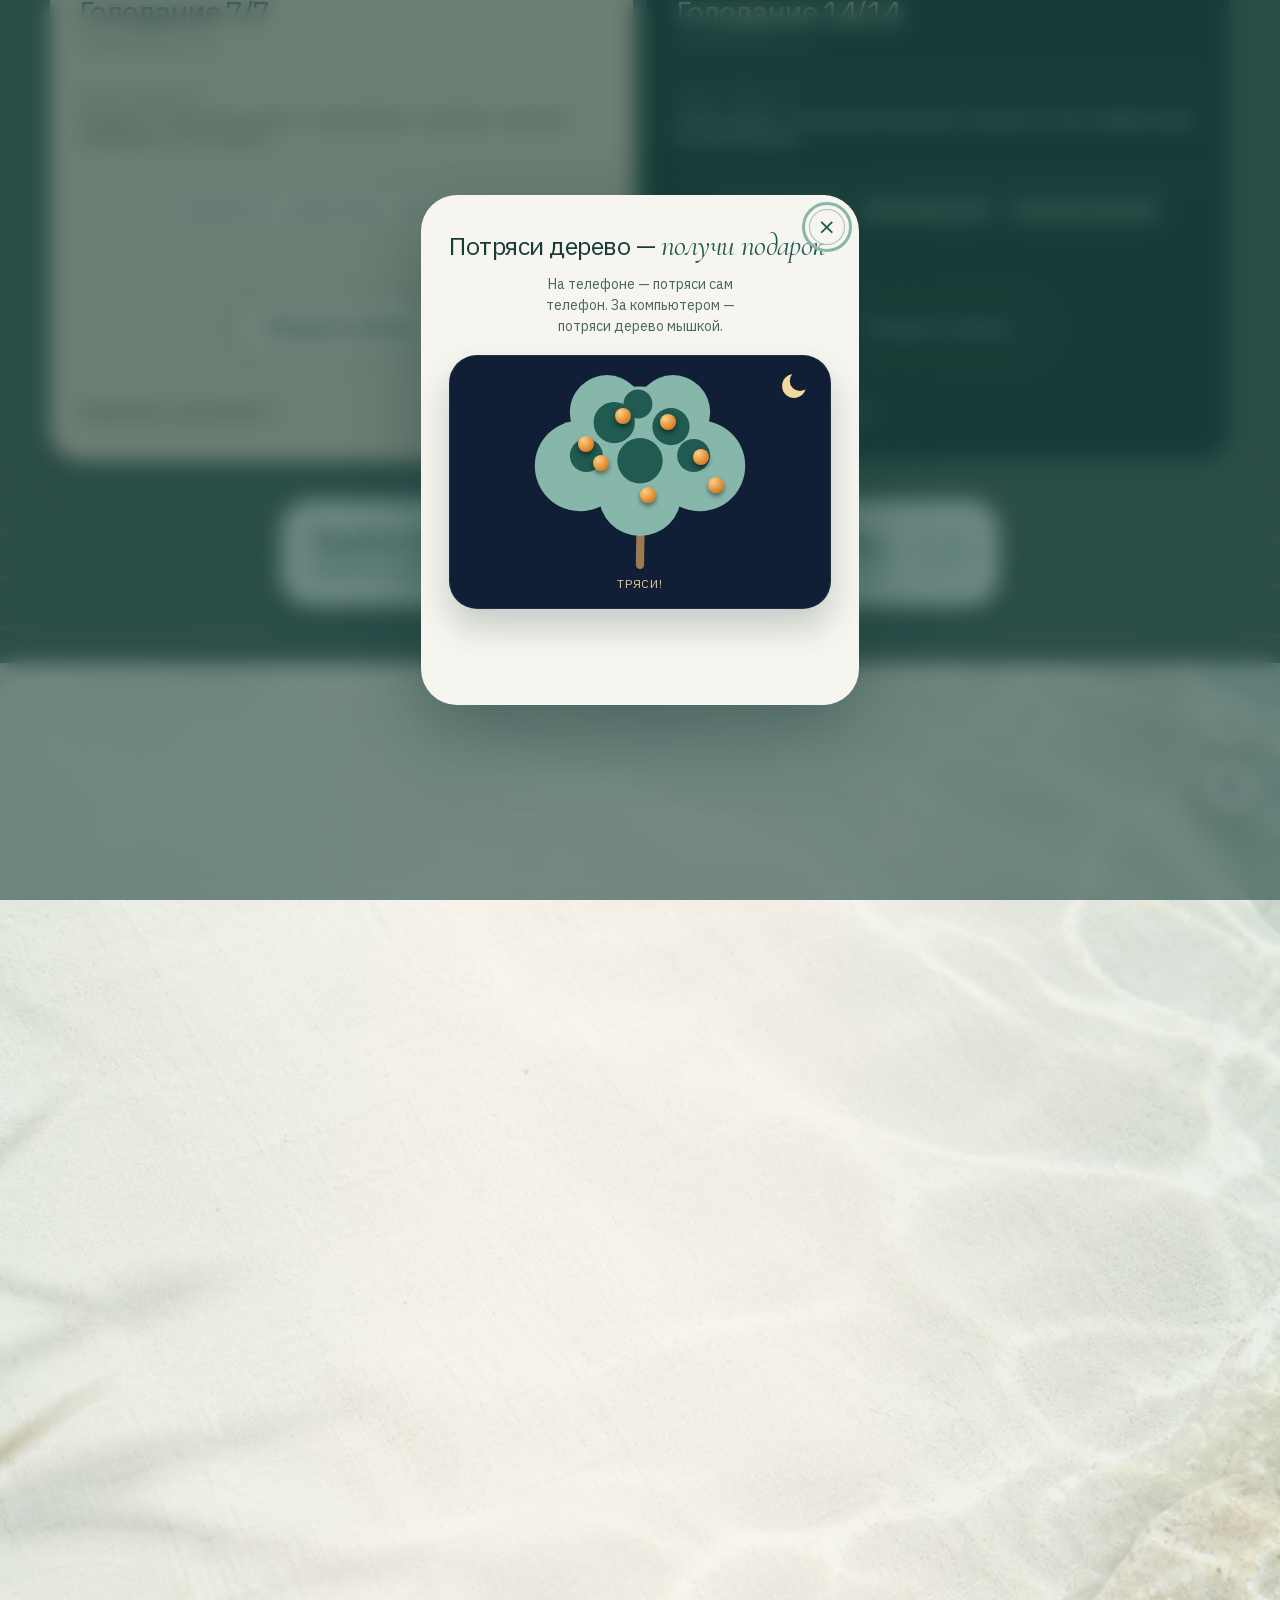
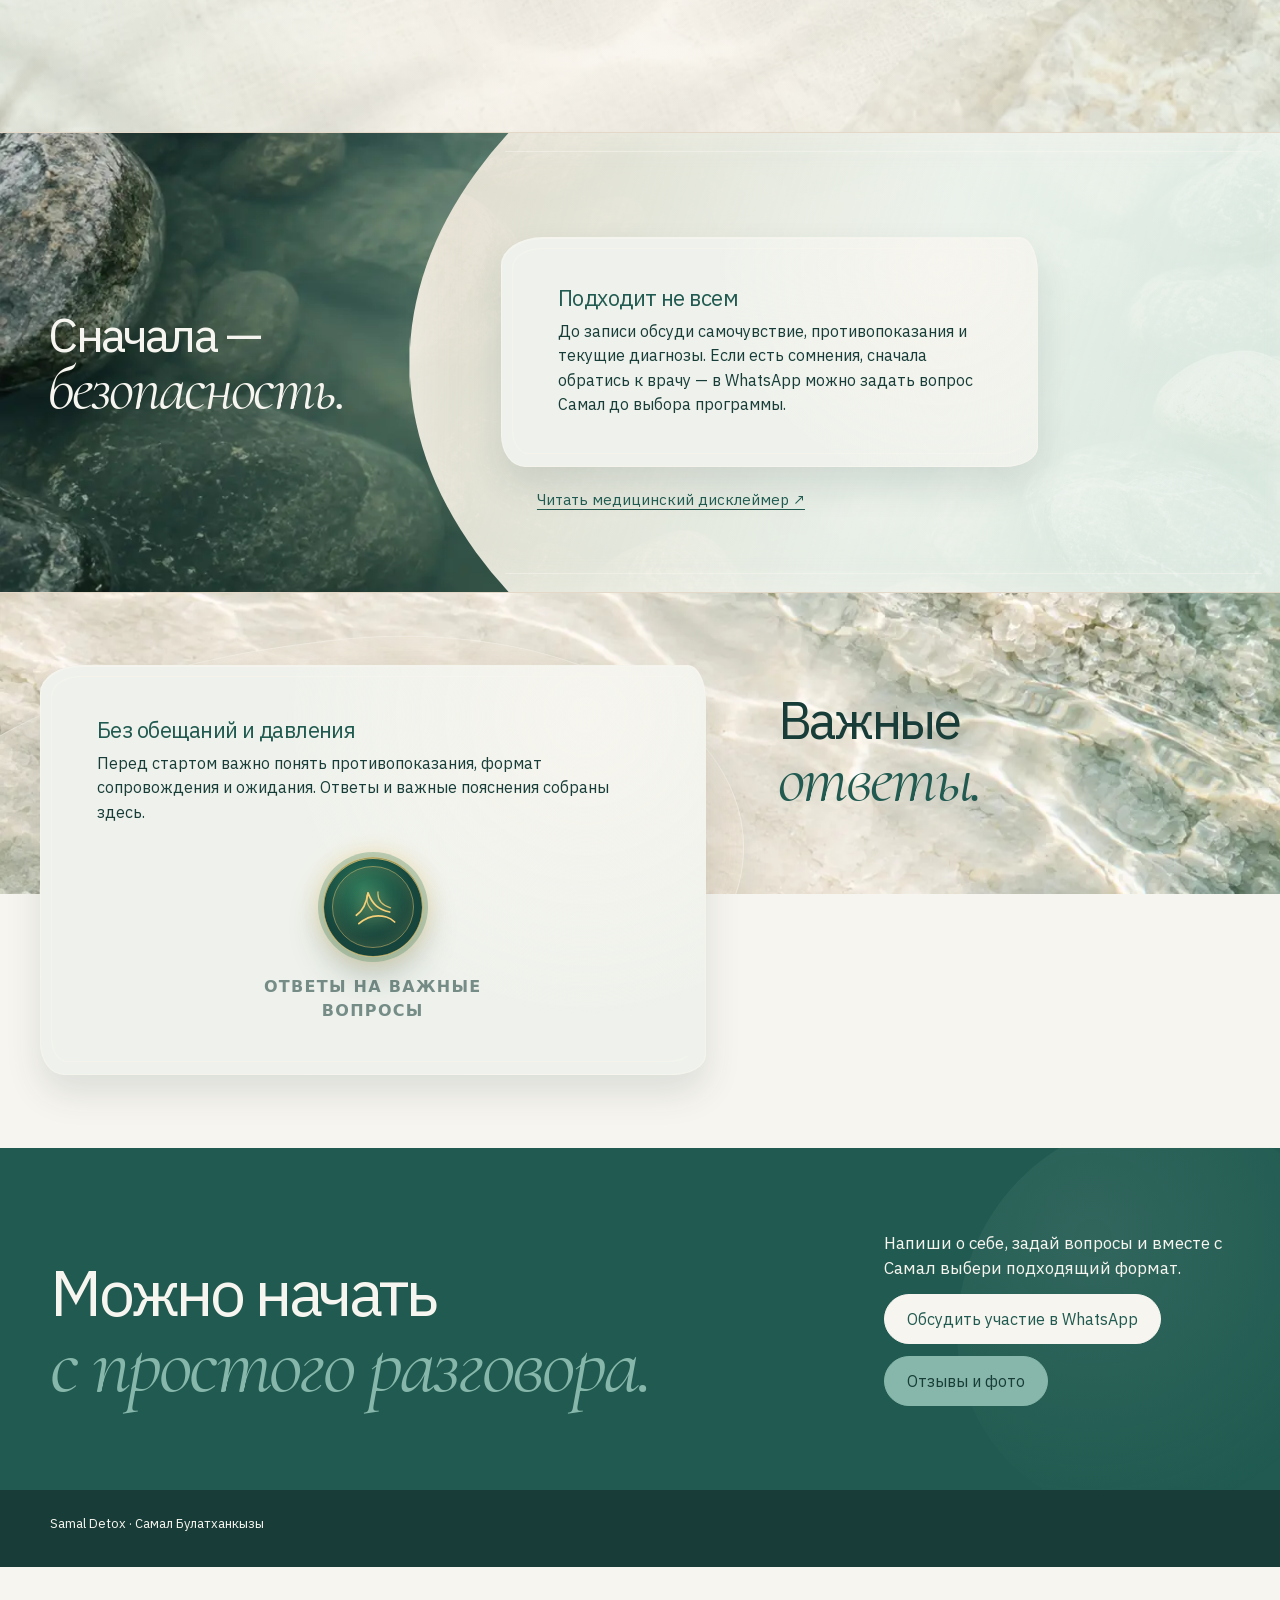
==== commit da113d11: "Switch site to WhatsApp contact version (keeps daily price wiring) Co-Authored-By: Claude Sonnet 5.5" ====
--- a/index.html
+++ b/index.html
@@ -743,7 +743,18 @@
   .final-actions{display:grid;justify-items:start;gap:12px;margin-top:12px}.final-cta .telegram-link{margin-top:0}.final-cta .button-materials{border-color:var(--eucalyptus);background:var(--eucalyptus);color:var(--ink)}.final-cta .button-materials:hover{border-color:var(--background);background:var(--background);color:var(--primary);transform:translateY(-2px)}@media(max-width:480px){.final-actions{justify-items:stretch;gap:10px;margin-top:26px}.final-actions .button{width:100%}.final-cta .telegram-link{margin-top:0}}</style>
 <style>
 .site-quick-menu{position:fixed;right:24px;bottom:152px;z-index:21}.quick-menu-toggle{display:grid;place-items:center;width:52px;height:52px;padding:0;border:1px solid #87B7AB;border-radius:50%;background:#F7F5EF;color:#183D38;font:700 11px/1 "IBM Plex Sans Local",system-ui,sans-serif;letter-spacing:.12em;text-transform:uppercase;box-shadow:0 12px 26px rgba(0,0,0,.18);cursor:pointer;transition:transform .18s ease,background .18s ease,color .18s ease}.quick-menu-toggle:hover,.quick-menu-toggle[aria-expanded="true"]{background:#87B7AB;color:#183D38;transform:translateY(-2px)}.quick-menu-toggle svg{width:22px;height:22px;fill:none;stroke:currentColor;stroke-width:1.8;stroke-linecap:round}.quick-menu-toggle:focus-visible,.quick-menu-panel a:focus-visible{outline:3px solid #87B7AB;outline-offset:4px}.quick-menu-panel{position:absolute;right:0;bottom:64px;width:min(256px,calc(100vw - 32px));padding:10px;border:1px solid rgba(24,61,56,.18);border-radius:16px;background:#F7F5EF;box-shadow:0 18px 44px rgba(0,0,0,.22)}.quick-menu-panel[hidden]{display:none}.quick-menu-panel a{display:flex;align-items:center;min-height:42px;padding:0 12px;border-radius:10px;color:#183D38;font:500 14px/1.3 "IBM Plex Sans Local",system-ui,sans-serif;text-decoration:none}.quick-menu-panel a:hover{background:#DDEBE5;color:#205A50}.lead-magnet-fab{position:fixed;right:24px;bottom:88px;z-index:21;display:grid;place-items:center;width:52px;height:52px;padding:0;border:1px solid #87B7AB;border-radius:50%;background:#F7F5EF;color:#183D38;box-shadow:0 12px 26px rgba(0,0,0,.18);cursor:pointer;transition:transform .18s ease,background .18s ease,color .18s ease}.lead-magnet-fab:hover{background:#87B7AB;color:#183D38;transform:translateY(-2px)}.lead-magnet-fab svg{width:22px;height:22px;fill:none;stroke:currentColor;stroke-width:1.8;stroke-linecap:round;stroke-linejoin:round}.lead-magnet-fab:focus-visible{outline:3px solid #87B7AB;outline-offset:4px}@media(max-width:760px){.site-quick-menu{right:16px;bottom:144px}.quick-menu-panel{bottom:62px}.lead-magnet-fab{right:16px;bottom:80px}}@media(prefers-reduced-motion:reduce){.quick-menu-toggle,.lead-magnet-fab{transition:none}}
-</style></head>
+</style>
+<style>
+/* WhatsApp links inherit the existing Samal button system. */
+a[data-contact="whatsapp"]{text-decoration:none;max-width:100%;overflow-wrap:anywhere}
+.site-header a[data-contact="whatsapp"],header .nav-cta[data-contact="whatsapp"]{white-space:nowrap;overflow-wrap:normal}
+.lead-magnet-cta[data-contact="whatsapp"]{font-family:inherit}
+.program-question-telegram[data-contact="whatsapp"]{cursor:pointer;opacity:1}
+.program-question-telegram[data-contact="whatsapp"]:hover{background:var(--primary);color:var(--background)}
+a[data-contact="whatsapp"]:focus-visible{outline:2px solid currentColor;outline-offset:4px}
+@media(max-width:480px){.site-header a[data-contact="whatsapp"],header .nav-cta[data-contact="whatsapp"]{font-size:12px}}
+</style>
+</head>
 <body>
   <a class="skip-link" href="#main-content">К содержанию</a>
   <header class="shell site-header" data-od-id="site-header">
@@ -754,7 +765,7 @@
       <a href="about.html?formats=1#formats" data-od-id="nav-formats">Форматы</a>
       <a href="legal.html" data-od-id="nav-legal">Условия</a>
       <a href="materials.html" data-od-id="nav-materials">Отзывы</a>
-      <a class="nav-cta" href="#telegram" data-od-id="nav-telegram">В Telegram</a>
+      <a class="nav-cta" data-od-id="nav-telegram" href="https://wa.me/77081243271?text=%D0%A1%D0%B0%D0%BC%D0%B0%D0%BB%2C+%D0%B7%D0%B4%D1%80%D0%B0%D0%B2%D1%81%D1%82%D0%B2%D1%83%D0%B9%D1%82%D0%B5%21+%D0%9F%D0%B8%D1%88%D1%83+%D1%81+%D1%81%D0%B0%D0%B9%D1%82%D0%B0+Samal+Detox.+%D0%A5%D0%BE%D1%87%D1%83+%D1%83%D0%B7%D0%BD%D0%B0%D1%82%D1%8C+%D0%BE+%D0%BF%D1%80%D0%BE%D0%B3%D1%80%D0%B0%D0%BC%D0%BC%D0%B0%D1%85+%D0%B8+%D0%BE%D0%B1%D1%81%D1%83%D0%B4%D0%B8%D1%82%D1%8C+%D0%BF%D0%BE%D0%B4%D1%85%D0%BE%D0%B4%D1%8F%D1%89%D0%B8%D0%B9+%D1%84%D0%BE%D1%80%D0%BC%D0%B0%D1%82." target="_blank" rel="noopener noreferrer" data-contact="whatsapp">В WhatsApp</a>
     </nav>
   </header>
 
@@ -766,7 +777,7 @@
         <h1 data-od-id="hero-heading">Вернуться<br>к себе — <em>спокойно.</em></h1>
         <p class="hero-lead">Онлайн-программы очищения и голодания с личным сопровождением Самал Булатханкызы — по самочувствию, шаг за шагом.</p>
         <div class="hero-actions">
-          <a class="button button-primary telegram-link" href="#telegram" data-od-id="hero-telegram">Перейти в Telegram-бот</a>
+          <a class="button button-primary telegram-link" data-od-id="hero-telegram" href="https://wa.me/77081243271?text=%D0%A1%D0%B0%D0%BC%D0%B0%D0%BB%2C+%D0%B7%D0%B4%D1%80%D0%B0%D0%B2%D1%81%D1%82%D0%B2%D1%83%D0%B9%D1%82%D0%B5%21+%D0%A5%D0%BE%D1%87%D1%83+%D0%BF%D0%BE%D0%B4%D0%BE%D0%B1%D1%80%D0%B0%D1%82%D1%8C+%D0%BF%D1%80%D0%BE%D0%B3%D1%80%D0%B0%D0%BC%D0%BC%D1%83+Samal+Detox.+%D0%9F%D0%BE%D0%B4%D1%81%D0%BA%D0%B0%D0%B6%D0%B8%D1%82%D0%B5%2C+%D0%BF%D0%BE%D0%B6%D0%B0%D0%BB%D1%83%D0%B9%D1%81%D1%82%D0%B0%2C+%D0%BA%D0%B0%D0%BA%D0%B8%D0%B5+%D0%B5%D1%81%D1%82%D1%8C+%D0%B2%D0%B0%D1%80%D0%B8%D0%B0%D0%BD%D1%82%D1%8B+%D1%81%D0%BE%D0%BF%D1%80%D0%BE%D0%B2%D0%BE%D0%B6%D0%B4%D0%B5%D0%BD%D0%B8%D1%8F." target="_blank" rel="noopener noreferrer" data-contact="whatsapp">Подобрать программу в WhatsApp</a>
           <a class="button button-quiet" href="#programs" data-od-id="hero-programs">Посмотреть программы</a>
         </div>
 
@@ -847,7 +858,7 @@
        <div class="shell section-grid">
          <div class="section-heading"><h2 data-od-id="safety-heading">Сначала —<br><em>безопасность.</em></h2></div>
          <div>
-           <div class="pending-panel" data-od-id="safety-panel"><strong>Подходит не всем</strong><p>До записи обсуди самочувствие, противопоказания и текущие диагнозы. Если есть сомнения, сначала обратись к врачу — в Telegram можно задать вопрос Самал до выбора программы.</p></div>
+           <div class="pending-panel" data-od-id="safety-panel"><strong>Подходит не всем</strong><p>До записи обсуди самочувствие, противопоказания и текущие диагнозы. Если есть сомнения, сначала обратись к врачу — в WhatsApp можно задать вопрос Самал до выбора программы.</p></div>
            <a class="link-arrow" href="legal.html" data-od-id="safety-link">Читать медицинский дисклеймер ↗</a>
          </div>
        </div>
@@ -857,7 +868,7 @@
        <div class="shell section-grid">
          <div class="section-heading"><h2 data-od-id="proof-heading">Важные<br><em>ответы.</em></h2></div>
          <div>
-           <div class="pending-panel" data-od-id="proof-panel"><strong>Без обещаний и давления</strong><p>Перед стартом важно понять противопоказания, формат сопровождения и ожидания. Ответы и важные пояснения собраны здесь.</p><div class="proof-orb-wrap"><button class="proof-orb" type="button" aria-expanded="false" aria-controls="proof-faq-collapse" aria-label="Развернуть важные ответы" data-od-id="proof-notch"><span class="proof-orb-face"><span class="proof-orb-turn"><svg class="proof-orb-arrow" viewBox="0 0 72 72" aria-hidden="true" focusable="false"><path d="M16 46c7-5 12-13 14-27 5 13 12 20 26 23"/><path d="M19 56c9-8 19-12 33-8 4 1 7 3 10 6"/><path class="proof-orb-arrow-fine" d="M42 18c-1 10 5 16 15 19M30 19c-3 8-1 15 5 21"/></svg></span></span></button><p class="proof-orb-caption" aria-hidden="true">Ответы на важные вопросы</p></div><div class="proof-faq-collapse" data-od-id="proof-faq-collapse" id="proof-faq-collapse"><div class="proof-faq-panel" inert data-od-id="proof-faq-panel"><a class="proof-faq-type" href="#telegram" data-od-id="proof-faq-type"><span class="proof-faq-cursor" aria-hidden="true"></span>Задайте ваш вопрос Самал в Telegram</a><div class="proof-faq-list" data-od-id="proof-faq-list"><span class="proof-faq-cursor-dot" aria-hidden="true" data-od-id="proof-faq-cursor-dot"><svg viewBox="0 0 24 24"><path d="M12 4v16M4 12h16"/></svg></span>
+           <div class="pending-panel" data-od-id="proof-panel"><strong>Без обещаний и давления</strong><p>Перед стартом важно понять противопоказания, формат сопровождения и ожидания. Ответы и важные пояснения собраны здесь.</p><div class="proof-orb-wrap"><button class="proof-orb" type="button" aria-expanded="false" aria-controls="proof-faq-collapse" aria-label="Развернуть важные ответы" data-od-id="proof-notch"><span class="proof-orb-face"><span class="proof-orb-turn"><svg class="proof-orb-arrow" viewBox="0 0 72 72" aria-hidden="true" focusable="false"><path d="M16 46c7-5 12-13 14-27 5 13 12 20 26 23"/><path d="M19 56c9-8 19-12 33-8 4 1 7 3 10 6"/><path class="proof-orb-arrow-fine" d="M42 18c-1 10 5 16 15 19M30 19c-3 8-1 15 5 21"/></svg></span></span></button><p class="proof-orb-caption" aria-hidden="true">Ответы на важные вопросы</p></div><div class="proof-faq-collapse" data-od-id="proof-faq-collapse" id="proof-faq-collapse"><div class="proof-faq-panel" inert data-od-id="proof-faq-panel"><a class="proof-faq-type" data-od-id="proof-faq-type" href="https://wa.me/77081243271?text=%D0%A1%D0%B0%D0%BC%D0%B0%D0%BB%2C+%D0%B7%D0%B4%D1%80%D0%B0%D0%B2%D1%81%D1%82%D0%B2%D1%83%D0%B9%D1%82%D0%B5%21+%D0%A3+%D0%BC%D0%B5%D0%BD%D1%8F+%D0%B2%D0%BE%D0%BF%D1%80%D0%BE%D1%81+%D0%BE+%D0%BF%D1%80%D0%BE%D0%B3%D1%80%D0%B0%D0%BC%D0%BC%D0%B0%D1%85+Samal+Detox.+%D0%9F%D0%BE%D0%B4%D1%81%D0%BA%D0%B0%D0%B6%D0%B8%D1%82%D0%B5%2C+%D0%BF%D0%BE%D0%B6%D0%B0%D0%BB%D1%83%D0%B9%D1%81%D1%82%D0%B0%2C+%D1%81+%D1%87%D0%B5%D0%B3%D0%BE+%D0%BD%D0%B0%D1%87%D0%B0%D1%82%D1%8C%3F" target="_blank" rel="noopener noreferrer" data-contact="whatsapp"><span class="proof-faq-cursor" aria-hidden="true"></span>Задать вопрос Самал в WhatsApp</a><div class="proof-faq-list" data-od-id="proof-faq-list"><span class="proof-faq-cursor-dot" aria-hidden="true" data-od-id="proof-faq-cursor-dot"><svg viewBox="0 0 24 24"><path d="M12 4v16M4 12h16"/></svg></span>
              <button class="proof-faq-item" type="button" data-faq-q="Что входит в программы Samal Detox?" data-faq-a="Формат зависит от выбранной программы: подготовка, инструкции по этапам и личное сопровождение Самал в согласованные дни. Точный состав и порядок действий обсуждаются до старта." data-od-id="proof-faq-01">Что входит в программы Samal Detox?</button>
              <button class="proof-faq-item" type="button" data-faq-q="Это медицинское лечение?" data-faq-a="Нет. Сайт и программы не заменяют диагностику, лечение или наблюдение у врача. Решение о том, подходит ли вам участие, нельзя принимать только по описанию на сайте." data-od-id="proof-faq-02">Это медицинское лечение?</button>
              <button class="proof-faq-item" type="button" data-faq-q="Кому участие может не подойти?" data-faq-a="Ограничения зависят от состояния здоровья, возраста, лекарств и других обстоятельств. При беременности, хронических заболеваниях, расстройствах пищевого поведения или любых сомнениях сначала обратитесь к врачу." data-od-id="proof-faq-03">Кому участие может не подойти?</button>
@@ -867,8 +878,8 @@
              <button class="proof-faq-item" type="button" data-faq-q="Какие сроки у программ?" data-faq-a="Есть форматы на 1 день и 3 дня, а также программы 7/7 на 21 день и 14/14 на 42 дня. Продолжительность включает указанный в описании период сопровождения." data-od-id="proof-faq-07">Какие сроки у программ?</button>
              <button class="proof-faq-item" type="button" data-faq-q="Гарантирован ли результат?" data-faq-a="Нет. Реакция и опыт каждого человека индивидуальны, поэтому честно обещать конкретный результат, снижение веса или улучшение самочувствия нельзя." data-od-id="proof-faq-08">Гарантирован ли результат?</button>
              <button class="proof-faq-item" type="button" data-faq-q="Что делать, если во время программы стало плохо?" data-faq-a="Остановите действия, связанные с программой, сообщите Самал и оцените необходимость срочной медицинской помощи. При выраженных или опасных симптомах обращайтесь в экстренные службы, не ожидая ответа в чате." data-od-id="proof-faq-09">Что делать, если во время программы стало плохо?</button>
-             <button class="proof-faq-item" type="button" data-faq-q="Как происходит оплата?" data-faq-a="Сейчас основной путь — обсудить подходящий формат в Telegram-боте, пройти чек-лист перед оплатой и получить инструкции. Способ и детали оплаты уточняются в диалоге." data-od-id="proof-faq-10">Как происходит оплата?</button>
-             <button class="proof-faq-item" type="button" data-faq-q="Можно ли сначала просто задать вопрос?" data-faq-a="Да. Переход в бот начинается с разговора: расскажите о себе и задайте вопросы без обязательства сразу покупать программу." data-od-id="proof-faq-11">Можно ли сначала просто задать вопрос?</button>
+             <button class="proof-faq-item" type="button" data-faq-q="Как происходит оплата?" data-faq-a="Сейчас основной путь — обсудить подходящий формат с Самал в WhatsApp и получить инструкции перед оплатой. Способ и детали оплаты уточняются в диалоге." data-od-id="proof-faq-10">Как происходит оплата?</button>
+             <button class="proof-faq-item" type="button" data-faq-q="Можно ли сначала просто задать вопрос?" data-faq-a="Да. Общение с Самал в WhatsApp начинается с разговора: расскажите о себе и задайте вопросы без обязательства сразу покупать программу." data-od-id="proof-faq-11">Можно ли сначала просто задать вопрос?</button>
            </div></div></div></div>
          </div>
        </div>
@@ -877,7 +888,7 @@
 
     <section id="telegram" class="final-cta" data-od-id="final-cta">
       <div class="cta-glow" aria-hidden="true"></div>
-      <div class="shell final-layout"><h2 data-od-id="final-heading">Можно начать<br><em>с простого разговора.</em></h2><div><p class="final-copy">Напиши о себе, задай вопросы и вместе с Самал выбери подходящий формат.</p><div class="final-actions"><a class="button button-primary telegram-link" href="#telegram" data-od-id="final-telegram">Перейти в Telegram-бот</a><a class="button button-materials" href="materials.html" data-od-id="final-materials">Отзывы и фото</a></div></div></div>
+      <div class="shell final-layout"><h2 data-od-id="final-heading">Можно начать<br><em>с простого разговора.</em></h2><div><p class="final-copy">Напиши о себе, задай вопросы и вместе с Самал выбери подходящий формат.</p><div class="final-actions"><a class="button button-primary telegram-link" data-od-id="final-telegram" href="https://wa.me/77081243271?text=%D0%A1%D0%B0%D0%BC%D0%B0%D0%BB%2C+%D0%B7%D0%B4%D1%80%D0%B0%D0%B2%D1%81%D1%82%D0%B2%D1%83%D0%B9%D1%82%D0%B5%21+%D0%A5%D0%BE%D1%87%D1%83+%D0%BE%D0%B1%D1%81%D1%83%D0%B4%D0%B8%D1%82%D1%8C+%D1%83%D1%87%D0%B0%D1%81%D1%82%D0%B8%D0%B5+%D0%B2+Samal+Detox%3A+%D0%B2%D1%8B%D0%B1%D1%80%D0%B0%D1%82%D1%8C+%D0%BF%D1%80%D0%BE%D0%B3%D1%80%D0%B0%D0%BC%D0%BC%D1%83+%D0%B8+%D1%83%D0%B7%D0%BD%D0%B0%D1%82%D1%8C+%D1%83%D1%81%D0%BB%D0%BE%D0%B2%D0%B8%D1%8F+%D0%B8+%D0%B1%D0%BB%D0%B8%D0%B6%D0%B0%D0%B9%D1%88%D0%B8%D0%B5+%D0%B4%D0%B0%D1%82%D1%8B." target="_blank" rel="noopener noreferrer" data-contact="whatsapp">Обсудить участие в WhatsApp</a><a class="button button-materials" href="materials.html" data-od-id="final-materials">Отзывы и фото</a></div></div></div>
     </section>
   </main>
 
@@ -885,12 +896,12 @@
   <button class="back-to-top" type="button" aria-label="Вернуться наверх" data-od-id="back-to-top">
     <svg viewBox="0 0 24 24" aria-hidden="true"><path d="M12 19V5M6.5 10.5 12 5l5.5 5.5"></path></svg>
   </button>
-  <div class="telegram-status" role="status" aria-live="polite" data-od-id="telegram-status">Переход в Telegram будет доступен после подключения бота.</div>
+  
   <script>
     (function(){
       var status=document.querySelector('[data-od-id="telegram-status"]');
       var links=document.querySelectorAll('.telegram-link');
-      links.forEach(function(link){link.addEventListener('click',function(){status.classList.add('is-visible');window.clearTimeout(status._timer);status._timer=window.setTimeout(function(){status.classList.remove('is-visible')},4200)})});
+      
       document.querySelectorAll('.program-points-row').forEach(function(row){
         var moreBtn=row.querySelector('.program-more');
         var collapseBtn=row.querySelector('.program-collapse');
@@ -1153,11 +1164,11 @@
     dialog.addEventListener('click',function(event){if(event.target===dialog)dialog.close();});
   })();
 </script>
-<nav class="site-quick-menu" aria-label="Быстрая навигация" data-od-id="quick-menu"><button class="quick-menu-toggle" type="button" aria-expanded="false" aria-controls="quick-menu-panel" data-od-id="quick-menu-toggle" aria-label="Меню"><svg viewBox="0 0 24 24" aria-hidden="true"><path d="M4 7h16M4 12h16M4 17h16"/></svg></button><div class="quick-menu-panel" id="quick-menu-panel" hidden><a href="index.html" data-od-id="quick-menu-home">Главная</a><a href="index.html#programs" data-od-id="quick-menu-programs">Программы</a><a href="about.html?formats=1#formats" data-od-id="quick-menu-formats">Форматы</a><a href="legal.html" data-od-id="quick-menu-legal">Условия и права</a><a href="materials.html" data-od-id="quick-menu-materials">Отзывы и фото</a><a href="index.html?faq=1#proof" data-od-id="quick-menu-faq">Частые вопросы</a><a href="index.html#telegram" data-od-id="quick-menu-telegram">Telegram-бот</a></div></nav><script>(function(){var menu=document.querySelector('[data-od-id="quick-menu"]');if(!menu)return;var toggle=menu.querySelector('[data-od-id="quick-menu-toggle"]');var panel=menu.querySelector('#quick-menu-panel');function close(){toggle.setAttribute('aria-expanded','false');panel.hidden=true}function open(){toggle.setAttribute('aria-expanded','true');panel.hidden=false}toggle.addEventListener('click',function(){toggle.getAttribute('aria-expanded')==='true'?close():open()});document.addEventListener('click',function(event){if(!menu.contains(event.target))close()});document.addEventListener('keydown',function(event){if(event.key==='Escape')close()})})();</script><script>(function(){if(!new URLSearchParams(location.search).has('faq'))return;window.addEventListener('load',function(){var trigger=document.querySelector('[data-od-id="proof-notch"]');if(trigger&&trigger.getAttribute('aria-expanded')!=='true')trigger.click()})})();</script>
+<nav class="site-quick-menu" aria-label="Быстрая навигация" data-od-id="quick-menu"><button class="quick-menu-toggle" type="button" aria-expanded="false" aria-controls="quick-menu-panel" data-od-id="quick-menu-toggle" aria-label="Меню"><svg viewBox="0 0 24 24" aria-hidden="true"><path d="M4 7h16M4 12h16M4 17h16"/></svg></button><div class="quick-menu-panel" id="quick-menu-panel" hidden><a href="index.html" data-od-id="quick-menu-home">Главная</a><a href="index.html#programs" data-od-id="quick-menu-programs">Программы</a><a href="about.html?formats=1#formats" data-od-id="quick-menu-formats">Форматы</a><a href="legal.html" data-od-id="quick-menu-legal">Условия и права</a><a href="materials.html" data-od-id="quick-menu-materials">Отзывы и фото</a><a href="index.html?faq=1#proof" data-od-id="quick-menu-faq">Частые вопросы</a><a data-od-id="quick-menu-telegram" href="https://wa.me/77081243271?text=%D0%A1%D0%B0%D0%BC%D0%B0%D0%BB%2C+%D0%B7%D0%B4%D1%80%D0%B0%D0%B2%D1%81%D1%82%D0%B2%D1%83%D0%B9%D1%82%D0%B5%21+%D0%9F%D0%B8%D1%88%D1%83+%D1%81+%D1%81%D0%B0%D0%B9%D1%82%D0%B0+Samal+Detox.+%D0%A5%D0%BE%D1%87%D1%83+%D1%83%D0%B7%D0%BD%D0%B0%D1%82%D1%8C+%D0%BE+%D0%BF%D1%80%D0%BE%D0%B3%D1%80%D0%B0%D0%BC%D0%BC%D0%B0%D1%85+%D0%B8+%D0%BE%D0%B1%D1%81%D1%83%D0%B4%D0%B8%D1%82%D1%8C+%D0%BF%D0%BE%D0%B4%D1%85%D0%BE%D0%B4%D1%8F%D1%89%D0%B8%D0%B9+%D1%84%D0%BE%D1%80%D0%BC%D0%B0%D1%82." target="_blank" rel="noopener noreferrer" data-contact="whatsapp">Написать в WhatsApp</a></div></nav><script>(function(){var menu=document.querySelector('[data-od-id="quick-menu"]');if(!menu)return;var toggle=menu.querySelector('[data-od-id="quick-menu-toggle"]');var panel=menu.querySelector('#quick-menu-panel');function close(){toggle.setAttribute('aria-expanded','false');panel.hidden=true}function open(){toggle.setAttribute('aria-expanded','true');panel.hidden=false}toggle.addEventListener('click',function(){toggle.getAttribute('aria-expanded')==='true'?close():open()});document.addEventListener('click',function(event){if(!menu.contains(event.target))close()});document.addEventListener('keydown',function(event){if(event.key==='Escape')close()})})();</script><script>(function(){if(!new URLSearchParams(location.search).has('faq'))return;window.addEventListener('load',function(){var trigger=document.querySelector('[data-od-id="proof-notch"]');if(trigger&&trigger.getAttribute('aria-expanded')!=='true')trigger.click()})})();</script>
 
 <button class="lead-magnet-fab" type="button" aria-label="Открыть подарок" data-od-id="lead-magnet-fab"><svg viewBox="0 0 24 24" aria-hidden="true"><rect x="4" y="9" width="16" height="11" rx="1.4"/><path d="M4 9h16M12 9v11M8.2 9c-1.9 0-3.2-1.1-3.2-2.6C5 4.9 6.3 4 7.9 4c1.7 0 3 1.3 4.1 3.1M15.8 9c1.9 0 3.2-1.1 3.2-2.6C19 4.9 17.7 4 16.1 4c-1.7 0-3 1.3-4.1 3.1"/></svg></button>
-<dialog class="lead-magnet" id="lead-magnet-dialog" data-od-id="lead-magnet-dialog" aria-labelledby="lead-magnet-title"><div class="lead-magnet-inner"><button class="lead-magnet-close" type="button" aria-label="Закрыть" data-od-id="lead-magnet-close">×</button><h3 id="lead-magnet-title">Потряси дерево — <em>получи подарок</em></h3><p class="lead-magnet-lead">На телефоне — потряси сам телефон. За компьютером — потряси дерево мышкой.</p><div class="lead-magnet-scene"><svg class="lead-magnet-moon" viewBox="0 0 40 40" aria-hidden="true" focusable="false"><circle cx="20" cy="20" r="14" fill="#f2d999"/><circle cx="27" cy="14" r="12" fill="#101f35"/></svg><div class="lead-magnet-tree" data-od-id="lead-magnet-tree" role="button" tabindex="0" aria-label="Потрясти дерево"><svg class="lead-magnet-tree-art" viewBox="0 0 240 190" aria-hidden="true" focusable="false"><path d="M120 186c0-24 1-46 2-64" stroke="#9c7a52" stroke-width="8" stroke-linecap="round" fill="none"/><g class="lead-magnet-canopy"><circle class="lead-magnet-leaf-a" cx="120" cy="75" r="62"/><circle class="lead-magnet-leaf-a" cx="62" cy="90" r="44"/><circle class="lead-magnet-leaf-a" cx="178" cy="90" r="44"/><circle class="lead-magnet-leaf-a" cx="88" cy="38" r="36"/><circle class="lead-magnet-leaf-a" cx="152" cy="38" r="36"/><circle class="lead-magnet-leaf-a" cx="120" cy="118" r="40"/><circle class="lead-magnet-leaf-b" cx="95" cy="48" r="20"/><circle class="lead-magnet-leaf-b" cx="150" cy="52" r="18"/><circle class="lead-magnet-leaf-b" cx="68" cy="80" r="16"/><circle class="lead-magnet-leaf-b" cx="172" cy="80" r="16"/><circle class="lead-magnet-leaf-b" cx="120" cy="85" r="22"/><circle class="lead-magnet-leaf-b" cx="118" cy="30" r="14"/></g></svg><span class="lead-magnet-fruit" style="left:31%;top:42%;--fx:-18px"></span><span class="lead-magnet-fruit" style="left:58%;top:21%;--fx:14px"></span><span class="lead-magnet-fruit" style="left:40%;top:18%;--fx:-4px"></span><span class="lead-magnet-fruit" style="left:71%;top:39%;--fx:20px"></span><span class="lead-magnet-fruit" style="left:50%;top:58%;--fx:6px"></span><span class="lead-magnet-fruit" style="left:25%;top:32%;--fx:-22px"></span><span class="lead-magnet-fruit" style="left:77%;top:53%;--fx:16px"></span></div><p class="lead-magnet-hint" data-od-id="lead-magnet-hint">Тряси!</p></div><button type="button" class="lead-magnet-cta" data-od-id="lead-magnet-cta">Забери подарок</button></div></dialog>
-<div class="lead-magnet-note" role="status" aria-live="polite" data-od-id="lead-magnet-note">Telegram-бот скоро будет доступен</div>
+<dialog class="lead-magnet" id="lead-magnet-dialog" data-od-id="lead-magnet-dialog" aria-labelledby="lead-magnet-title"><div class="lead-magnet-inner"><button class="lead-magnet-close" type="button" aria-label="Закрыть" data-od-id="lead-magnet-close">×</button><h3 id="lead-magnet-title">Потряси дерево — <em>получи подарок</em></h3><p class="lead-magnet-lead">На телефоне — потряси сам телефон. За компьютером — потряси дерево мышкой.</p><div class="lead-magnet-scene"><svg class="lead-magnet-moon" viewBox="0 0 40 40" aria-hidden="true" focusable="false"><circle cx="20" cy="20" r="14" fill="#f2d999"/><circle cx="27" cy="14" r="12" fill="#101f35"/></svg><div class="lead-magnet-tree" data-od-id="lead-magnet-tree" role="button" tabindex="0" aria-label="Потрясти дерево"><svg class="lead-magnet-tree-art" viewBox="0 0 240 190" aria-hidden="true" focusable="false"><path d="M120 186c0-24 1-46 2-64" stroke="#9c7a52" stroke-width="8" stroke-linecap="round" fill="none"/><g class="lead-magnet-canopy"><circle class="lead-magnet-leaf-a" cx="120" cy="75" r="62"/><circle class="lead-magnet-leaf-a" cx="62" cy="90" r="44"/><circle class="lead-magnet-leaf-a" cx="178" cy="90" r="44"/><circle class="lead-magnet-leaf-a" cx="88" cy="38" r="36"/><circle class="lead-magnet-leaf-a" cx="152" cy="38" r="36"/><circle class="lead-magnet-leaf-a" cx="120" cy="118" r="40"/><circle class="lead-magnet-leaf-b" cx="95" cy="48" r="20"/><circle class="lead-magnet-leaf-b" cx="150" cy="52" r="18"/><circle class="lead-magnet-leaf-b" cx="68" cy="80" r="16"/><circle class="lead-magnet-leaf-b" cx="172" cy="80" r="16"/><circle class="lead-magnet-leaf-b" cx="120" cy="85" r="22"/><circle class="lead-magnet-leaf-b" cx="118" cy="30" r="14"/></g></svg><span class="lead-magnet-fruit" style="left:31%;top:42%;--fx:-18px"></span><span class="lead-magnet-fruit" style="left:58%;top:21%;--fx:14px"></span><span class="lead-magnet-fruit" style="left:40%;top:18%;--fx:-4px"></span><span class="lead-magnet-fruit" style="left:71%;top:39%;--fx:20px"></span><span class="lead-magnet-fruit" style="left:50%;top:58%;--fx:6px"></span><span class="lead-magnet-fruit" style="left:25%;top:32%;--fx:-22px"></span><span class="lead-magnet-fruit" style="left:77%;top:53%;--fx:16px"></span></div><p class="lead-magnet-hint" data-od-id="lead-magnet-hint">Тряси!</p></div><a class="lead-magnet-cta" data-od-id="lead-magnet-cta" href="https://wa.me/77081243271?text=%D0%A1%D0%B0%D0%BC%D0%B0%D0%BB%2C+%D0%B7%D0%B4%D1%80%D0%B0%D0%B2%D1%81%D1%82%D0%B2%D1%83%D0%B9%D1%82%D0%B5%21+%D0%A5%D0%BE%D1%87%D1%83+%D0%BF%D0%BE%D0%BB%D1%83%D1%87%D0%B8%D1%82%D1%8C+%D0%BF%D0%BE%D0%B4%D0%B0%D1%80%D0%BE%D0%BA+%D1%81+%D1%81%D0%B0%D0%B9%D1%82%D0%B0+Samal+Detox.+%D0%9F%D0%BE%D0%B4%D1%81%D0%BA%D0%B0%D0%B6%D0%B8%D1%82%D0%B5%2C+%D0%BF%D0%BE%D0%B6%D0%B0%D0%BB%D1%83%D0%B9%D1%81%D1%82%D0%B0%2C+%D0%BA%D0%B0%D0%BA+%D0%B5%D0%B3%D0%BE+%D0%B7%D0%B0%D0%B1%D1%80%D0%B0%D1%82%D1%8C%3F" target="_blank" rel="noopener noreferrer" data-contact="whatsapp">Получить подарок в WhatsApp</a></div></dialog>
+
 <script>
 (function(){
   var dialog=document.querySelector('[data-od-id="lead-magnet-dialog"]');
@@ -1186,7 +1197,7 @@
 
   function resetGame(){
     hasFallen=false;
-    energy=0;
+    strokes=0;strokeDir=0;strokeDist=0;strokeCounted=false;
     tree.classList.remove('is-shaking','has-fallen');
     fruits.forEach(function(fruit){fruit.classList.remove('is-falling')});
     hint.classList.remove('is-hidden');
@@ -1260,18 +1271,35 @@
     window.setTimeout(function(){cta.classList.add('is-visible')},fruits.length*70+240);
   }
 
-  function addEnergy(amount){
+  var STROKES_NEEDED=3,strokes=0,strokeDir=0,strokeDist=0,strokeCounted=false,lastStrokeAt=0,shakeTimer=0;
+
+  function pulseShake(){
+    tree.classList.add('is-shaking');
+    window.clearTimeout(shakeTimer);
+    shakeTimer=window.setTimeout(function(){tree.classList.remove('is-shaking')},220);
+  }
+
+  function countStroke(){
+    var now=Date.now();
+    if(now-lastStrokeAt>1500)strokes=0;
+    lastStrokeAt=now;
+    strokes++;
+    if(strokes>=STROKES_NEEDED)fall();
+  }
+
+  function registerMove(dx,dy){
     if(hasFallen)return;
-    energy=Math.min(200,energy+amount);
-    tree.classList.toggle('is-shaking',energy>6);
-    if(energy>=170)fall();
+    var d=Math.abs(dx)>=Math.abs(dy)?dx:dy;
+    if(!d)return;
+    var dir=d>0?1:-1;
+    pulseShake();
+    if(dir!==strokeDir){
+      if(Math.abs(d)<3)return;
+      strokeDir=dir;strokeDist=0;strokeCounted=false;
+    }
+    strokeDist+=Math.abs(d);
+    if(!strokeCounted&&strokeDist>=40){strokeCounted=true;countStroke();}
   }
-
-  window.setInterval(function(){
-    if(hasFallen)return;
-    energy=Math.max(0,energy-4);
-    if(energy<=6)tree.classList.remove('is-shaking');
-  },120);
 
   var trustSection=document.querySelector('[data-od-id="trust-section"]');
   if(!alreadyShown()&&trustSection&&'IntersectionObserver' in window){
@@ -1294,7 +1322,7 @@
     var lastX=null,lastY=null;
     tree.addEventListener('pointermove',function(event){
       if(event.pointerType==='touch')return;
-      if(lastX!==null)addEnergy(Math.min(6,Math.hypot(event.clientX-lastX,event.clientY-lastY)*.35));
+      if(lastX!==null)registerMove(event.clientX-lastX,event.clientY-lastY);
       lastX=event.clientX;lastY=event.clientY;
     });
     tree.addEventListener('pointerleave',function(){lastX=null;lastY=null});
@@ -1302,18 +1330,18 @@
     var lastTX=null,lastTY=null;
     tree.addEventListener('touchmove',function(event){
       var t=event.touches[0];if(!t)return;
-      if(lastTX!==null)addEnergy(Math.min(6,Math.hypot(t.clientX-lastTX,t.clientY-lastTY)*.35));
+      if(lastTX!==null)registerMove(t.clientX-lastTX,t.clientY-lastTY);
       lastTX=t.clientX;lastTY=t.clientY;
     },{passive:true});
     tree.addEventListener('touchend',function(){lastTX=null;lastTY=null});
 
-    var lastAccel=null,motionEnabled=false;
+    var lastAccel=null,motionEnabled=false,lastMotionStroke=0;
     function handleMotion(event){
       var a=event.accelerationIncludingGravity||event.acceleration;
       if(!a||a.x==null)return;
       if(lastAccel){
         var delta=Math.abs(a.x-lastAccel.x)+Math.abs(a.y-lastAccel.y)+Math.abs(a.z-lastAccel.z);
-        if(delta>10)addEnergy(Math.min(7,delta*.6));
+        if(delta>14&&Date.now()-lastMotionStroke>280&&!hasFallen){lastMotionStroke=Date.now();pulseShake();countStroke();}
       }
       lastAccel={x:a.x,y:a.y,z:a.z};
     }
@@ -1336,7 +1364,7 @@
     if(event.key==='Enter'||event.key===' '){event.preventDefault();fall()}
   });
 
-  cta.addEventListener('click',function(event){event.preventDefault();showNote();closeWithSuck();});
+  cta.addEventListener('click',closeWithSuck);
   closeBtn.addEventListener('click',closeWithSuck);
   dialog.addEventListener('click',function(event){if(event.target===dialog)closeWithSuck();});
   dialog.addEventListener('cancel',function(event){event.preventDefault();closeWithSuck();});
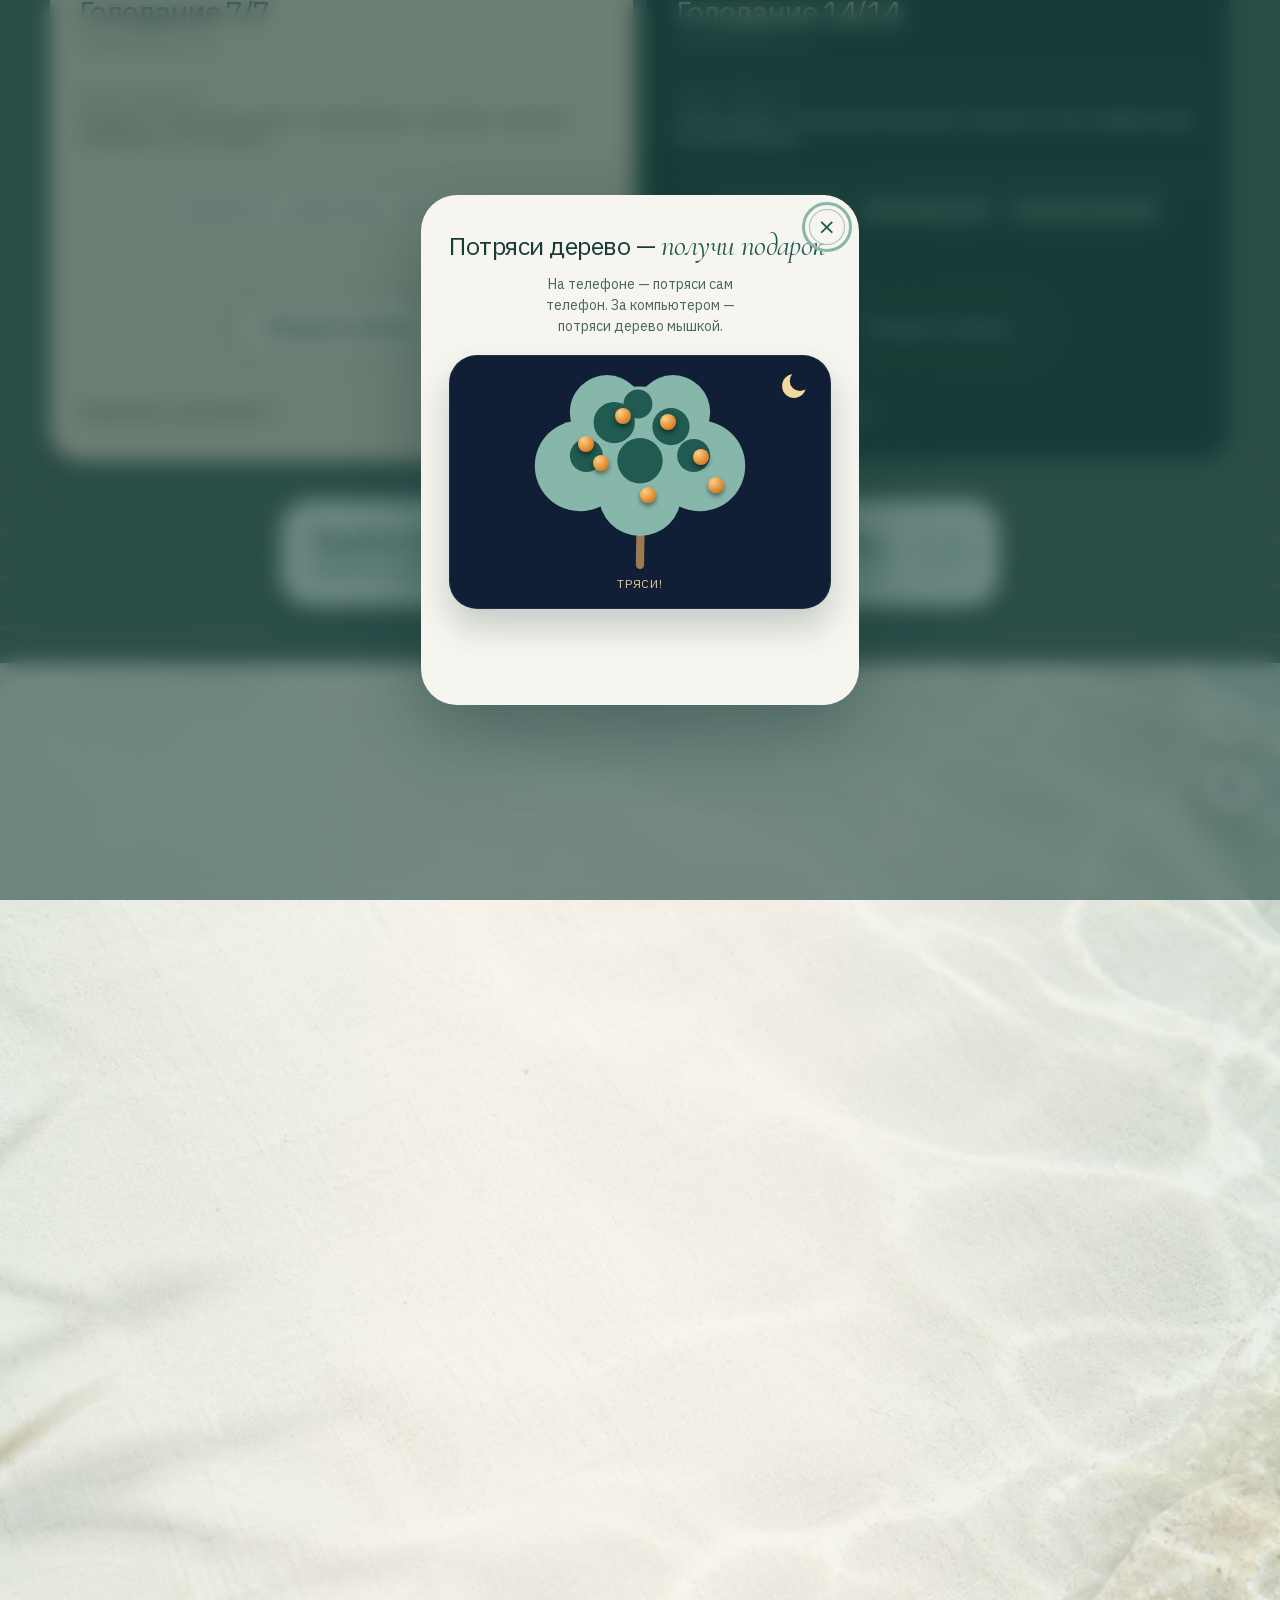
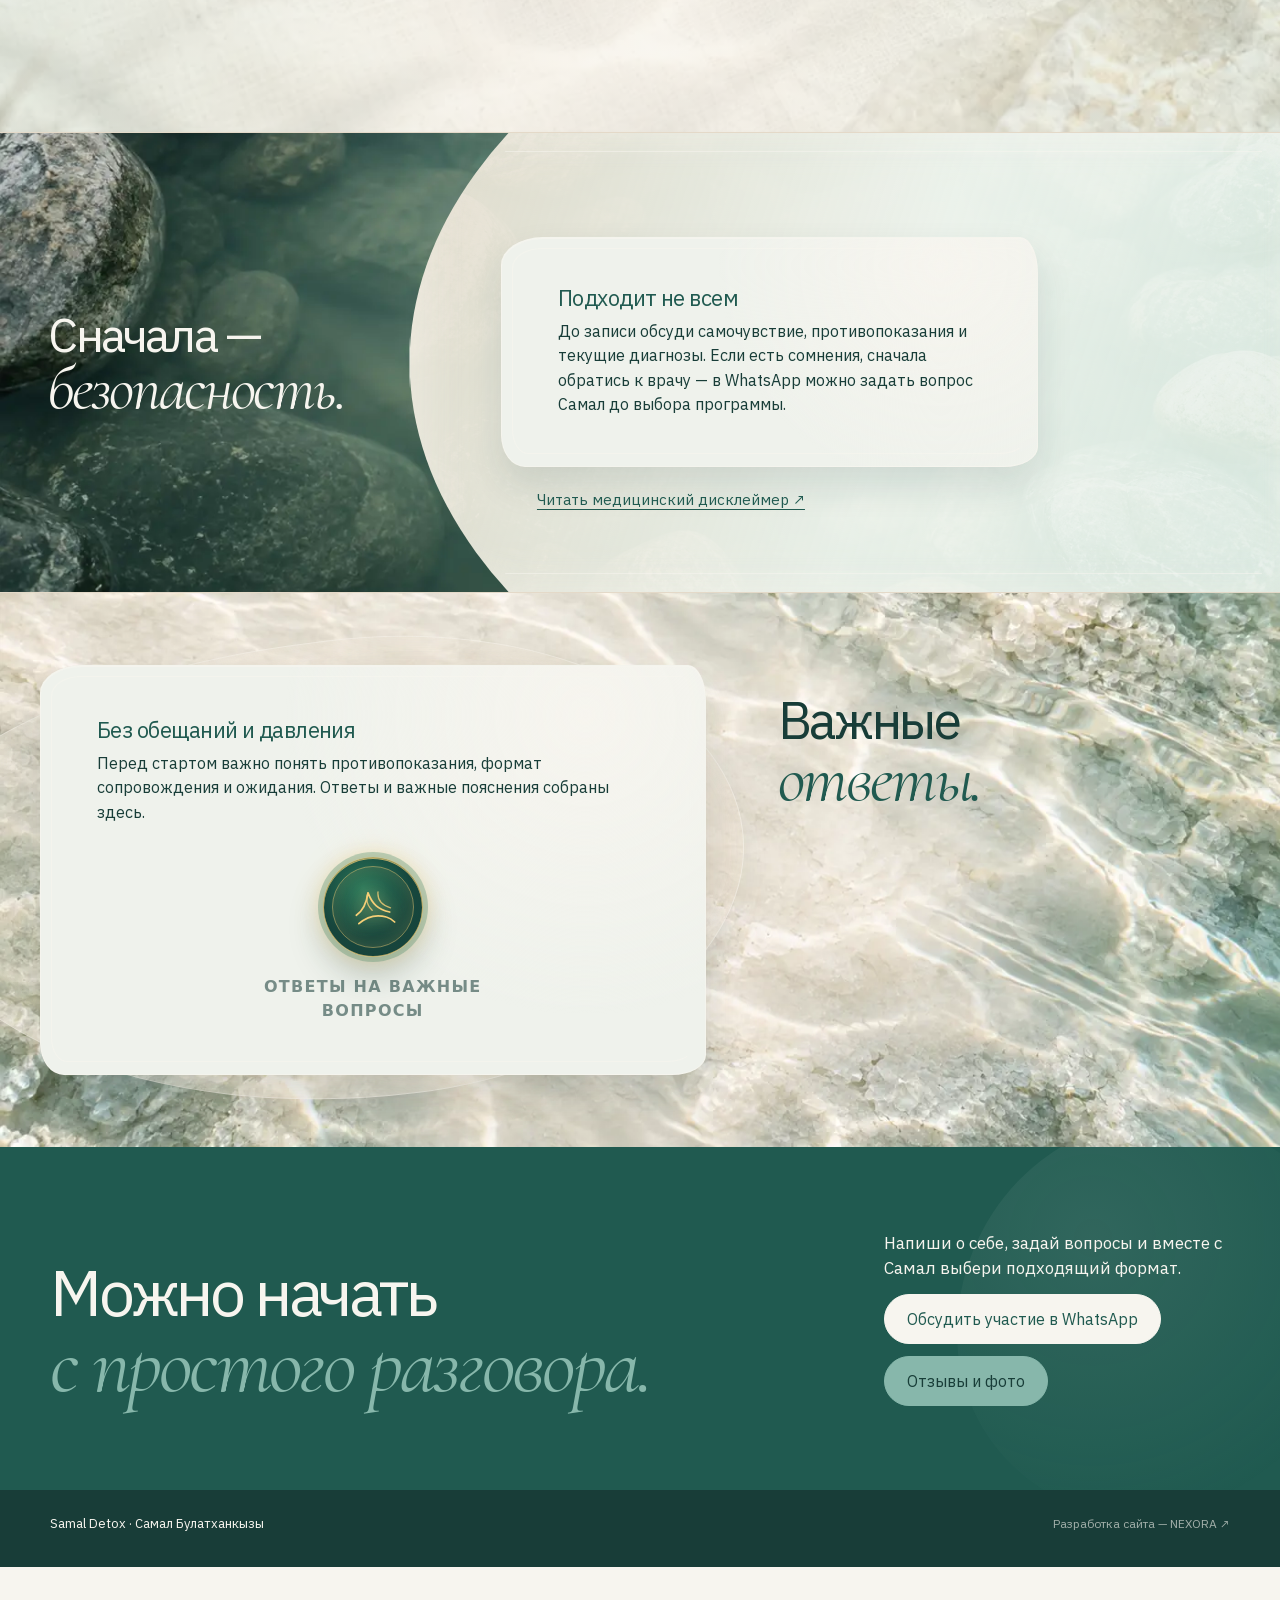
==== commit 73f190a1: "Add subtle NEXORA credit and WhatsApp program CTAs" ====
--- a/index.html
+++ b/index.html
@@ -740,7 +740,11 @@
     @keyframes page-petal-burst{0%,68%{opacity:0;transform:translate(0,0) scale(.3) rotate(0deg)}76%{opacity:1;transform:translate(0,0) scale(1) rotate(20deg)}100%{opacity:0;transform:translate(var(--petal-x),var(--petal-y)) scale(.55) rotate(var(--petal-r))}}
     @media(prefers-reduced-motion:reduce){.page-whirl{display:none}}
 
-  .final-actions{display:grid;justify-items:start;gap:12px;margin-top:12px}.final-cta .telegram-link{margin-top:0}.final-cta .button-materials{border-color:var(--eucalyptus);background:var(--eucalyptus);color:var(--ink)}.final-cta .button-materials:hover{border-color:var(--background);background:var(--background);color:var(--primary);transform:translateY(-2px)}@media(max-width:480px){.final-actions{justify-items:stretch;gap:10px;margin-top:26px}.final-actions .button{width:100%}.final-cta .telegram-link{margin-top:0}}</style>
+  .final-actions{display:grid;justify-items:start;gap:12px;margin-top:12px}.final-cta .telegram-link{margin-top:0}.final-cta .button-materials{border-color:var(--eucalyptus);background:var(--eucalyptus);color:var(--ink)}.final-cta .button-materials:hover{border-color:var(--background);background:var(--background);color:var(--primary);transform:translateY(-2px)}@media(max-width:480px){.final-actions{justify-items:stretch;gap:10px;margin-top:26px}.final-actions .button{width:100%}.final-cta .telegram-link{margin-top:0}}
+    .nexora-credit-link{color:inherit;font-size:12px;opacity:.62;text-decoration:none;transition:opacity .18s ease}
+    .nexora-credit-link:hover{opacity:1;text-decoration:underline;text-underline-offset:3px}
+    .nexora-credit-link:focus-visible{outline:2px solid var(--eucalyptus);outline-offset:3px}
+</style>
 <style>
 .site-quick-menu{position:fixed;right:24px;bottom:152px;z-index:21}.quick-menu-toggle{display:grid;place-items:center;width:52px;height:52px;padding:0;border:1px solid #87B7AB;border-radius:50%;background:#F7F5EF;color:#183D38;font:700 11px/1 "IBM Plex Sans Local",system-ui,sans-serif;letter-spacing:.12em;text-transform:uppercase;box-shadow:0 12px 26px rgba(0,0,0,.18);cursor:pointer;transition:transform .18s ease,background .18s ease,color .18s ease}.quick-menu-toggle:hover,.quick-menu-toggle[aria-expanded="true"]{background:#87B7AB;color:#183D38;transform:translateY(-2px)}.quick-menu-toggle svg{width:22px;height:22px;fill:none;stroke:currentColor;stroke-width:1.8;stroke-linecap:round}.quick-menu-toggle:focus-visible,.quick-menu-panel a:focus-visible{outline:3px solid #87B7AB;outline-offset:4px}.quick-menu-panel{position:absolute;right:0;bottom:64px;width:min(256px,calc(100vw - 32px));padding:10px;border:1px solid rgba(24,61,56,.18);border-radius:16px;background:#F7F5EF;box-shadow:0 18px 44px rgba(0,0,0,.22)}.quick-menu-panel[hidden]{display:none}.quick-menu-panel a{display:flex;align-items:center;min-height:42px;padding:0 12px;border-radius:10px;color:#183D38;font:500 14px/1.3 "IBM Plex Sans Local",system-ui,sans-serif;text-decoration:none}.quick-menu-panel a:hover{background:#DDEBE5;color:#205A50}.lead-magnet-fab{position:fixed;right:24px;bottom:88px;z-index:21;display:grid;place-items:center;width:52px;height:52px;padding:0;border:1px solid #87B7AB;border-radius:50%;background:#F7F5EF;color:#183D38;box-shadow:0 12px 26px rgba(0,0,0,.18);cursor:pointer;transition:transform .18s ease,background .18s ease,color .18s ease}.lead-magnet-fab:hover{background:#87B7AB;color:#183D38;transform:translateY(-2px)}.lead-magnet-fab svg{width:22px;height:22px;fill:none;stroke:currentColor;stroke-width:1.8;stroke-linecap:round;stroke-linejoin:round}.lead-magnet-fab:focus-visible{outline:3px solid #87B7AB;outline-offset:4px}@media(max-width:760px){.site-quick-menu{right:16px;bottom:144px}.quick-menu-panel{bottom:62px}.lead-magnet-fab{right:16px;bottom:80px}}@media(prefers-reduced-motion:reduce){.quick-menu-toggle,.lead-magnet-fab{transition:none}}
 </style>
@@ -777,7 +781,7 @@
         <h1 data-od-id="hero-heading">Вернуться<br>к себе — <em>спокойно.</em></h1>
         <p class="hero-lead">Онлайн-программы очищения и голодания с личным сопровождением Самал Булатханкызы — по самочувствию, шаг за шагом.</p>
         <div class="hero-actions">
-          <a class="button button-primary telegram-link" data-od-id="hero-telegram" href="https://wa.me/77081243271?text=%D0%A1%D0%B0%D0%BC%D0%B0%D0%BB%2C+%D0%B7%D0%B4%D1%80%D0%B0%D0%B2%D1%81%D1%82%D0%B2%D1%83%D0%B9%D1%82%D0%B5%21+%D0%A5%D0%BE%D1%87%D1%83+%D0%BF%D0%BE%D0%B4%D0%BE%D0%B1%D1%80%D0%B0%D1%82%D1%8C+%D0%BF%D1%80%D0%BE%D0%B3%D1%80%D0%B0%D0%BC%D0%BC%D1%83+Samal+Detox.+%D0%9F%D0%BE%D0%B4%D1%81%D0%BA%D0%B0%D0%B6%D0%B8%D1%82%D0%B5%2C+%D0%BF%D0%BE%D0%B6%D0%B0%D0%BB%D1%83%D0%B9%D1%81%D1%82%D0%B0%2C+%D0%BA%D0%B0%D0%BA%D0%B8%D0%B5+%D0%B5%D1%81%D1%82%D1%8C+%D0%B2%D0%B0%D1%80%D0%B8%D0%B0%D0%BD%D1%82%D1%8B+%D1%81%D0%BE%D0%BF%D1%80%D0%BE%D0%B2%D0%BE%D0%B6%D0%B4%D0%B5%D0%BD%D0%B8%D1%8F." target="_blank" rel="noopener noreferrer" data-contact="whatsapp">Подобрать программу в WhatsApp</a>
+          <a class="button button-primary telegram-link" data-od-id="hero-telegram" href="https://wa.me/77081243271?text=%D0%A1%D0%B0%D0%BC%D0%B0%D0%BB%2C+%D0%B7%D0%B4%D1%80%D0%B0%D0%B2%D1%81%D1%82%D0%B2%D1%83%D0%B9%D1%82%D0%B5%21+%D0%A5%D0%BE%D1%87%D1%83+%D0%BF%D0%BE%D0%B4%D0%BE%D0%B1%D1%80%D0%B0%D1%82%D1%8C+%D0%BF%D1%80%D0%BE%D0%B3%D1%80%D0%B0%D0%BC%D0%BC%D1%83+Samal+Detox.+%D0%9F%D0%BE%D0%B4%D1%81%D0%BA%D0%B0%D0%B6%D0%B8%D1%82%D0%B5%2C+%D0%BF%D0%BE%D0%B6%D0%B0%D0%BB%D1%83%D0%B9%D1%81%D1%82%D0%B0%2C+%D0%BA%D0%B0%D0%BA%D0%B8%D0%B5+%D0%B5%D1%81%D1%82%D1%8C+%D0%B2%D0%B0%D1%80%D0%B8%D0%B0%D0%BD%D1%82%D1%8B+%D1%81%D0%BE%D0%BF%D1%80%D0%BE%D0%B2%D0%BE%D0%B6%D0%B4%D0%B5%D0%BD%D0%B8%D1%8F." target="_blank" rel="noopener noreferrer" data-contact="whatsapp">Подобрать программу</a>
           <a class="button button-quiet" href="#programs" data-od-id="hero-programs">Посмотреть программы</a>
         </div>
 
@@ -892,7 +896,7 @@
     </section>
   </main>
 
-  <footer class="shell site-footer" data-od-id="site-footer"><p>Samal Detox · Самал Булатханкызы</p></footer>
+  <footer class="shell site-footer" data-od-id="site-footer"><p>Samal Detox · Самал Булатханкызы</p><p class="footer-credit"><a class="nexora-credit-link" href="https://wa.me/77785554146?text=%D0%97%D0%B4%D1%80%D0%B0%D0%B2%D1%81%D1%82%D0%B2%D1%83%D0%B9%D1%82%D0%B5%21%20%D0%9C%D0%B5%D0%BD%D1%8F%20%D0%B7%D0%B0%D0%B8%D0%BD%D1%82%D0%B5%D1%80%D0%B5%D1%81%D0%BE%D0%B2%D0%B0%D0%BB%D0%B0%20%D0%B2%D0%B0%D1%88%D0%B0%20%D1%80%D0%B0%D0%B1%D0%BE%D1%82%D0%B0%20%D0%BD%D0%B0%D0%B4%20%D1%81%D0%B0%D0%B9%D1%82%D0%BE%D0%BC%20Samal%20Detox.%20%D0%A5%D0%BE%D1%87%D1%83%20%D0%BE%D0%B1%D1%81%D1%83%D0%B4%D0%B8%D1%82%D1%8C%20%D1%81%20%D0%B2%D0%B0%D0%BC%D0%B8%20%D1%80%D0%B0%D0%B7%D1%80%D0%B0%D0%B1%D0%BE%D1%82%D0%BA%D1%83%20%D1%81%D0%B0%D0%B9%D1%82%D0%B0%20%D0%BF%D0%BE%D0%B4%20%D0%BA%D0%BB%D1%8E%D1%87%20%D0%B8%20%D1%83%D0%B7%D0%BD%D0%B0%D1%82%D1%8C%2C%20%D0%BA%D0%B0%D0%BA%20%D0%BC%D0%BE%D0%B6%D0%BD%D0%BE%20%D0%B7%D0%B0%D0%BA%D0%B0%D0%B7%D0%B0%D1%82%D1%8C." target="_blank" rel="noopener noreferrer" data-contact="nexora">Разработка сайта — NEXORA <span aria-hidden="true">↗</span></a></p></footer>
   <button class="back-to-top" type="button" aria-label="Вернуться наверх" data-od-id="back-to-top">
     <svg viewBox="0 0 24 24" aria-hidden="true"><path d="M12 19V5M6.5 10.5 12 5l5.5 5.5"></path></svg>
   </button>
